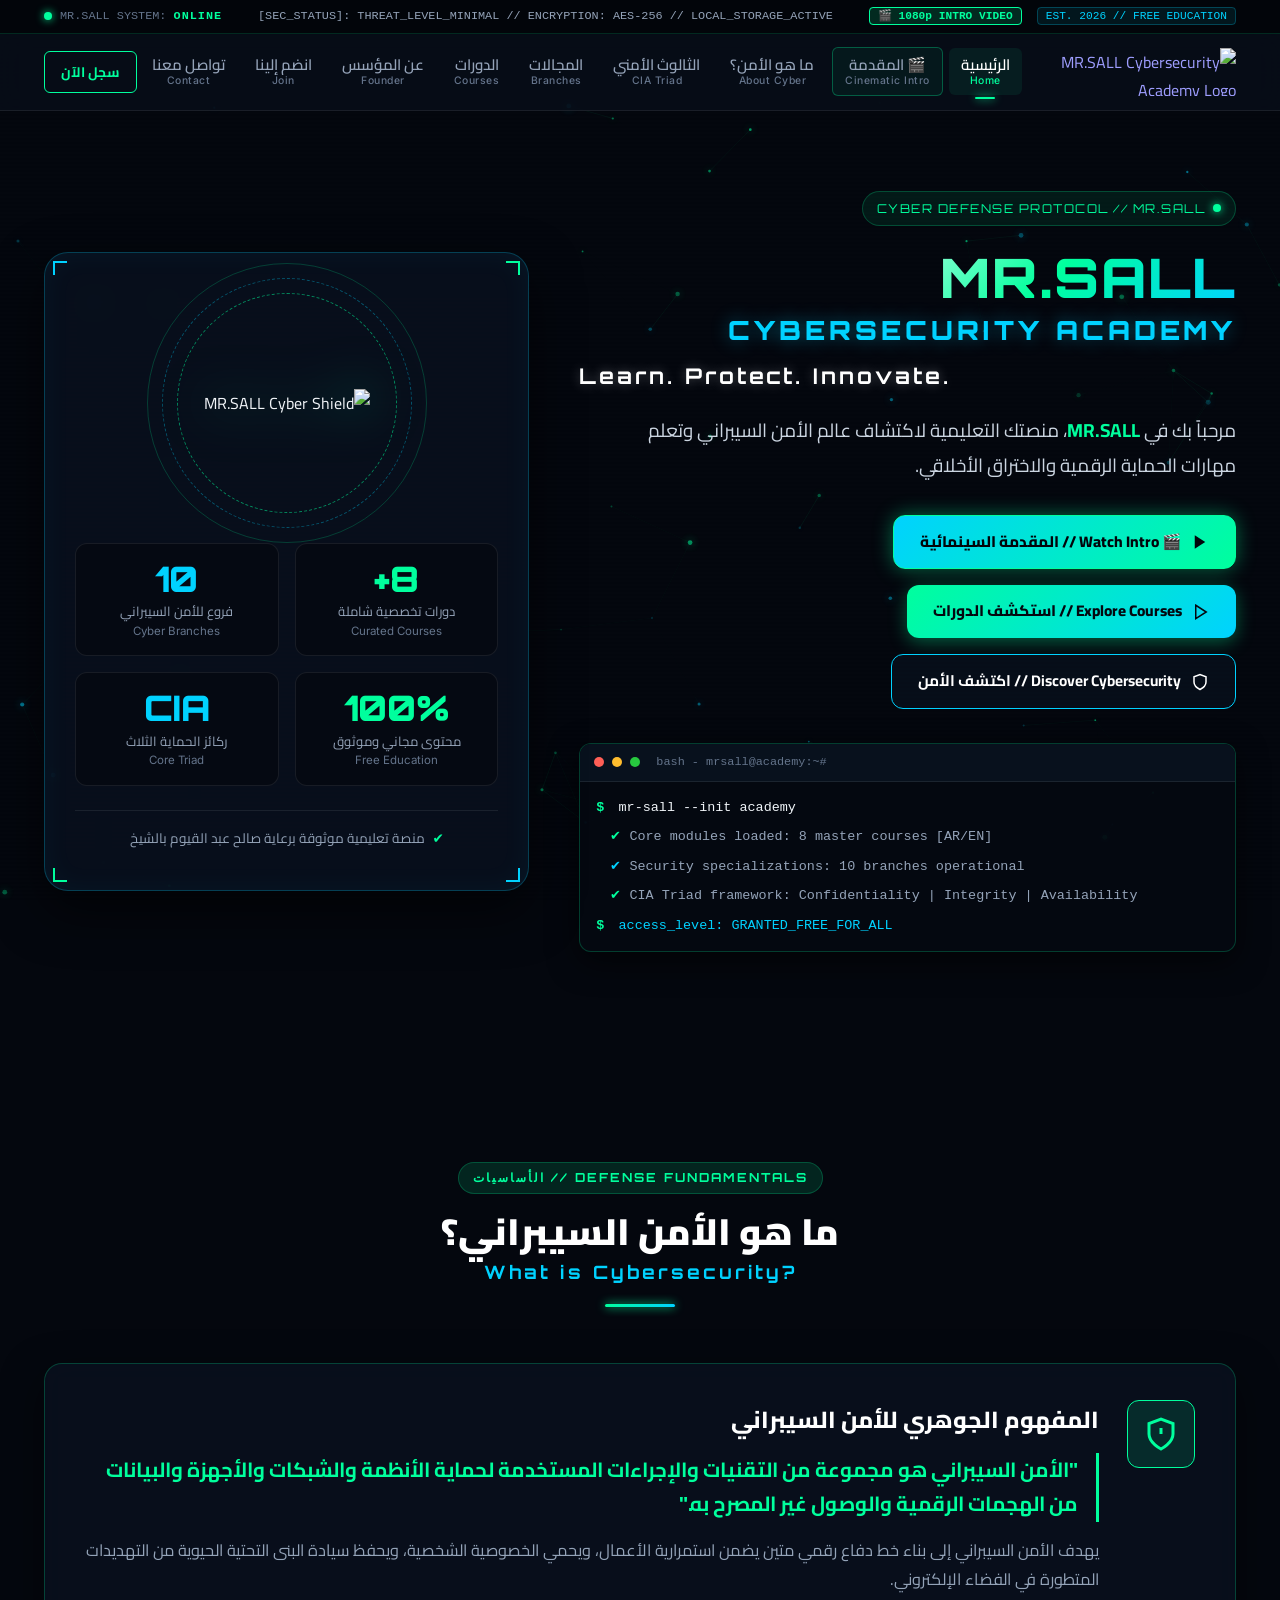
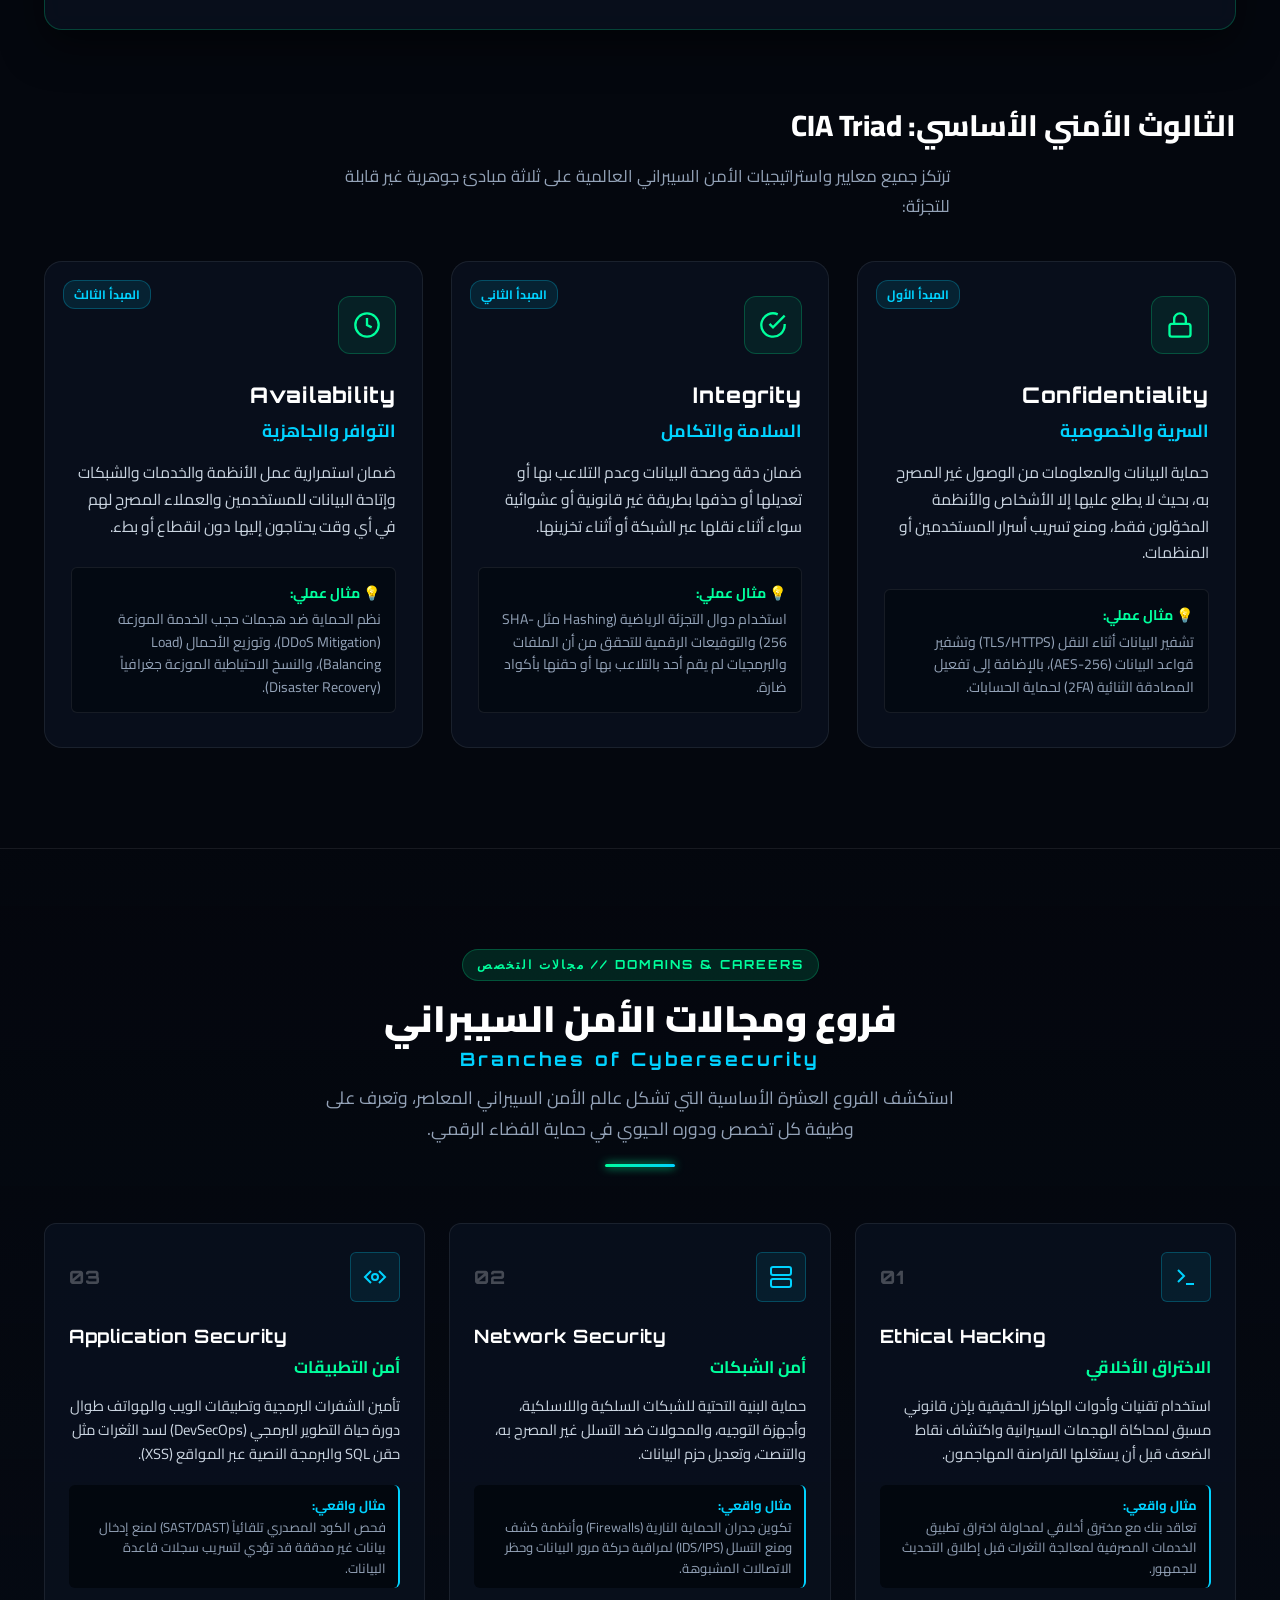
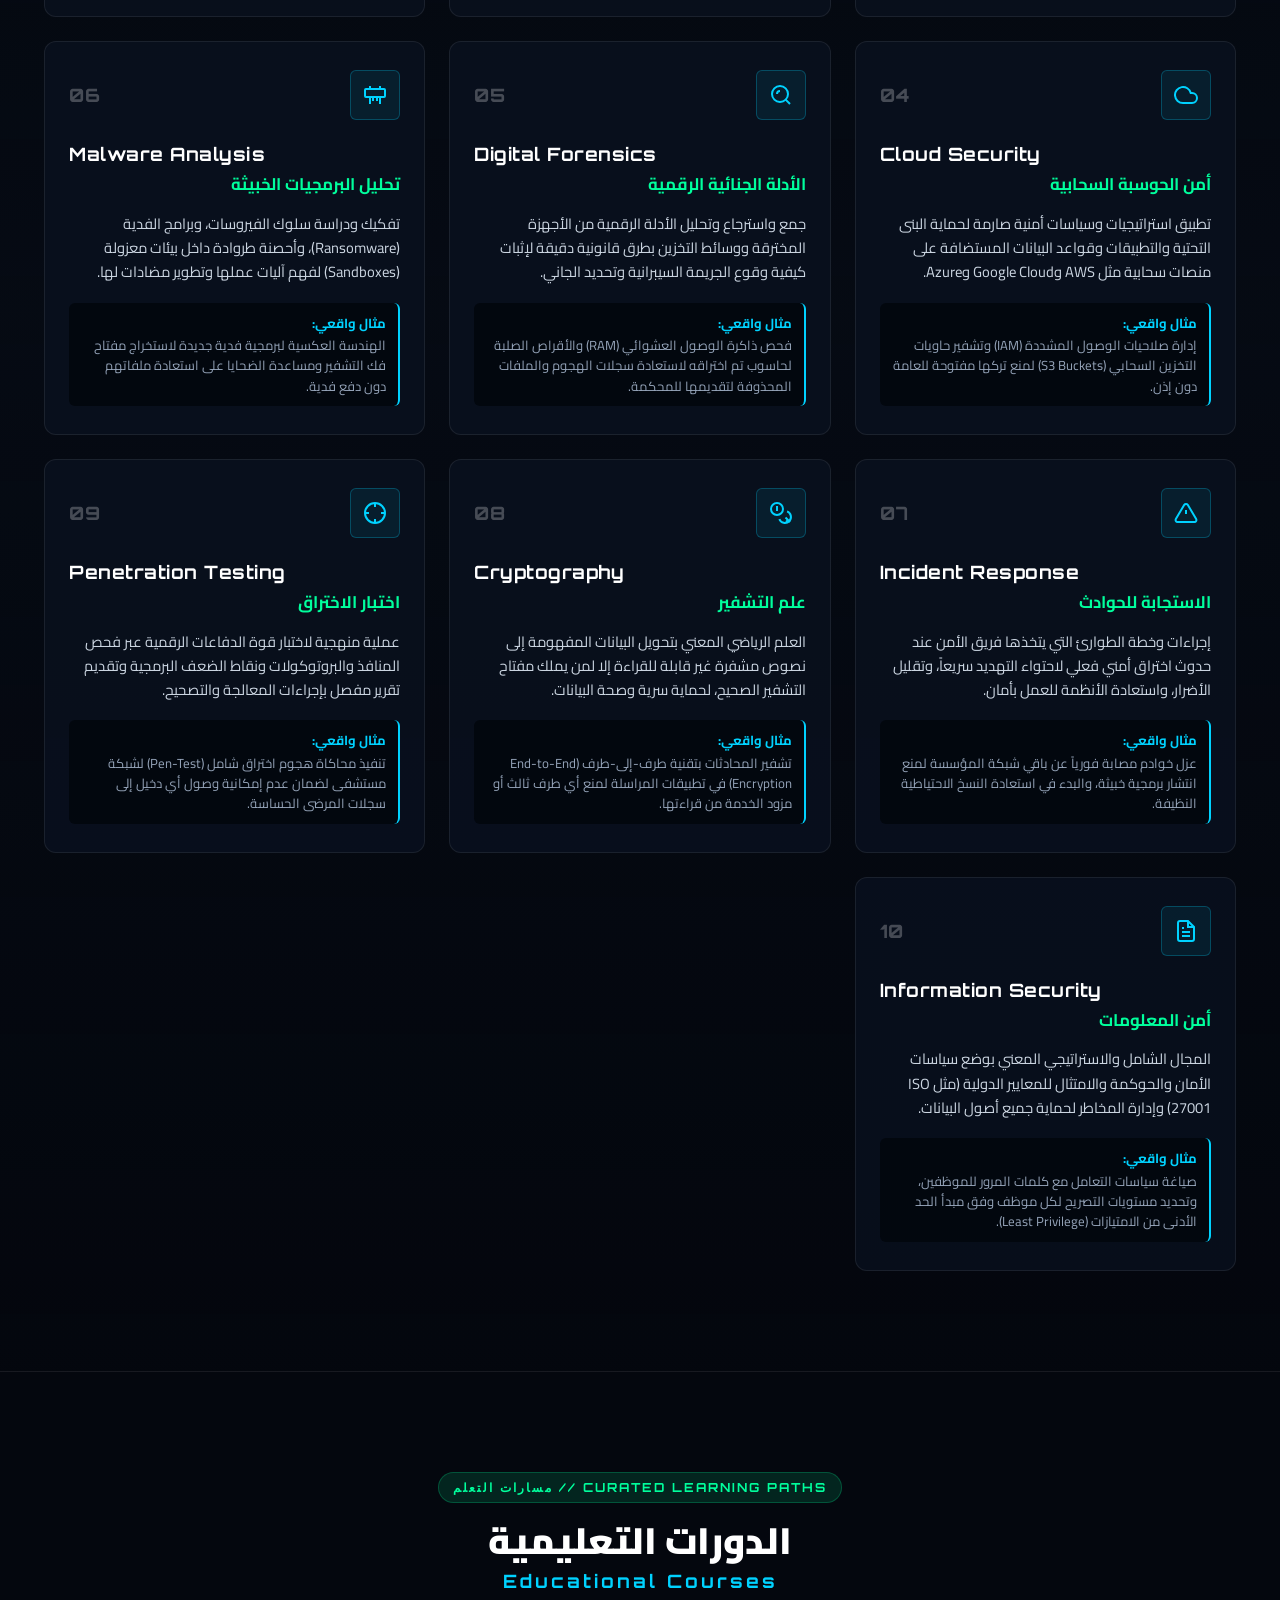
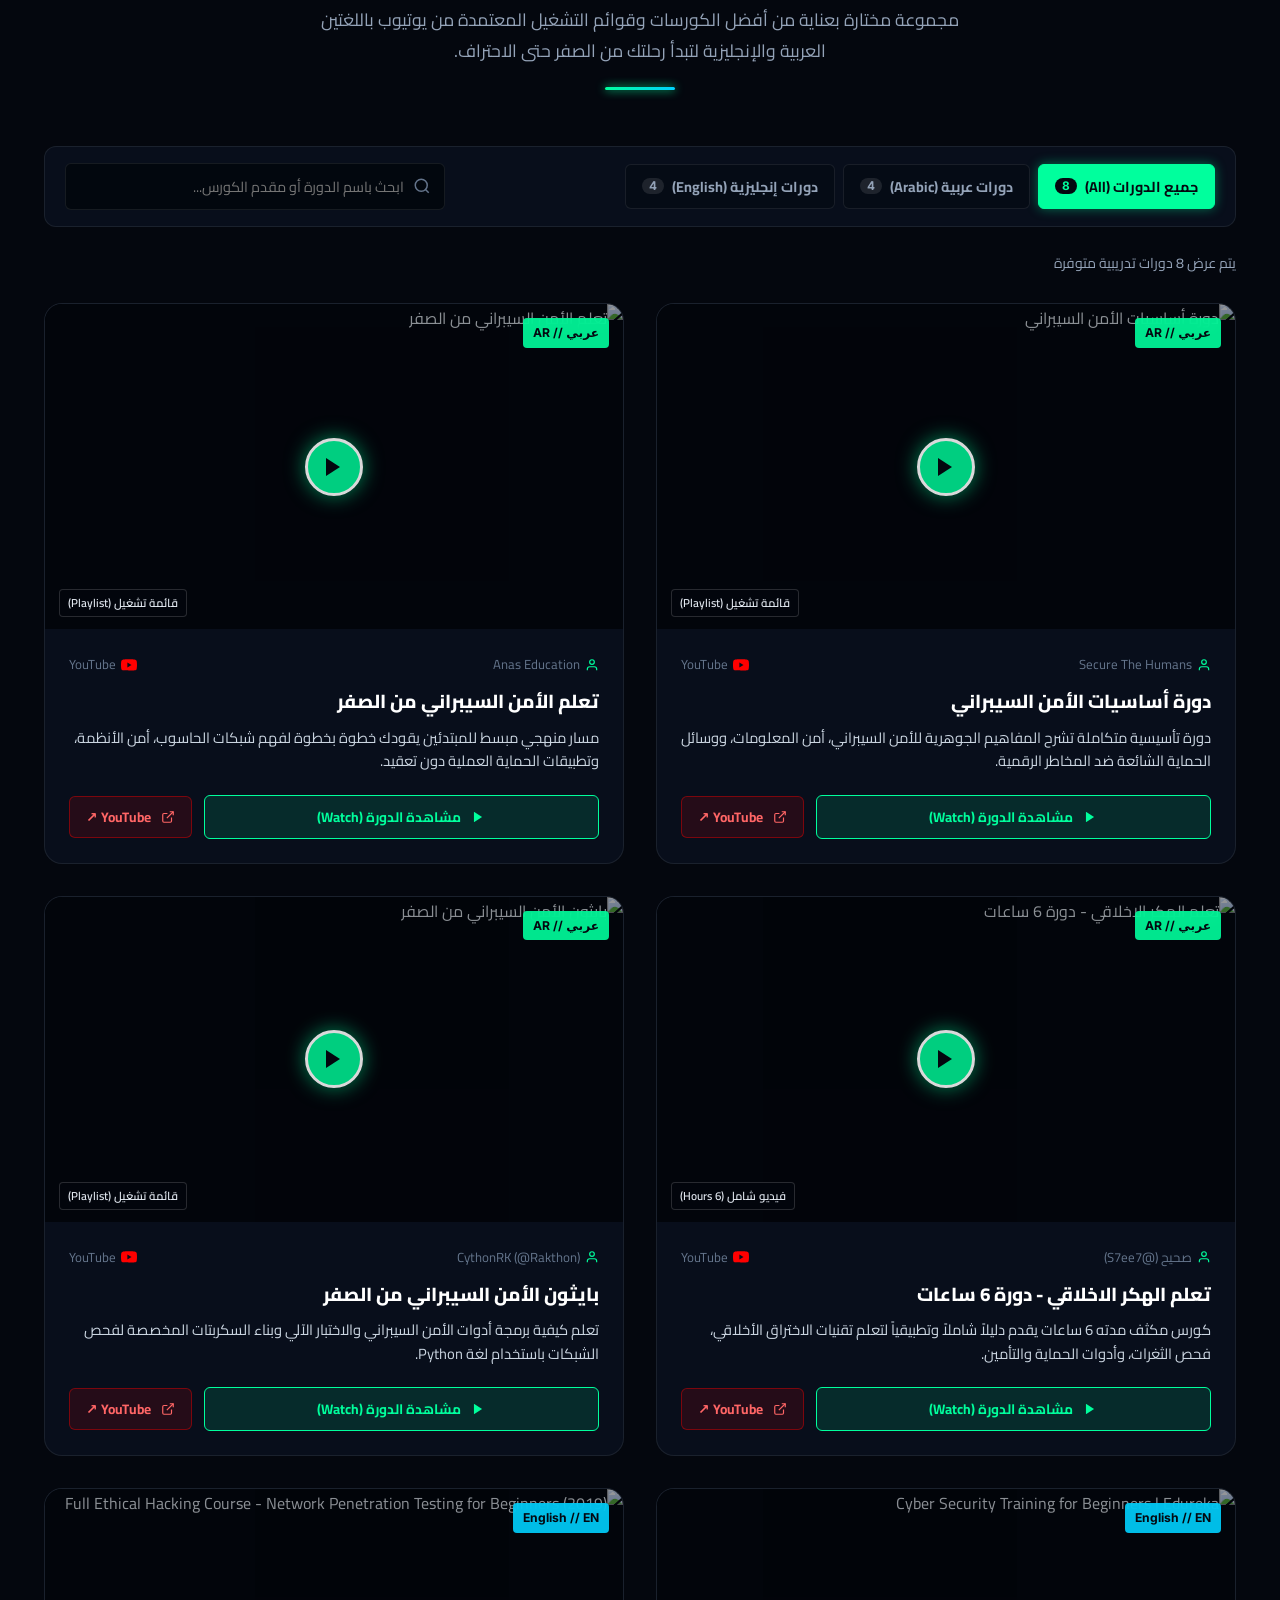
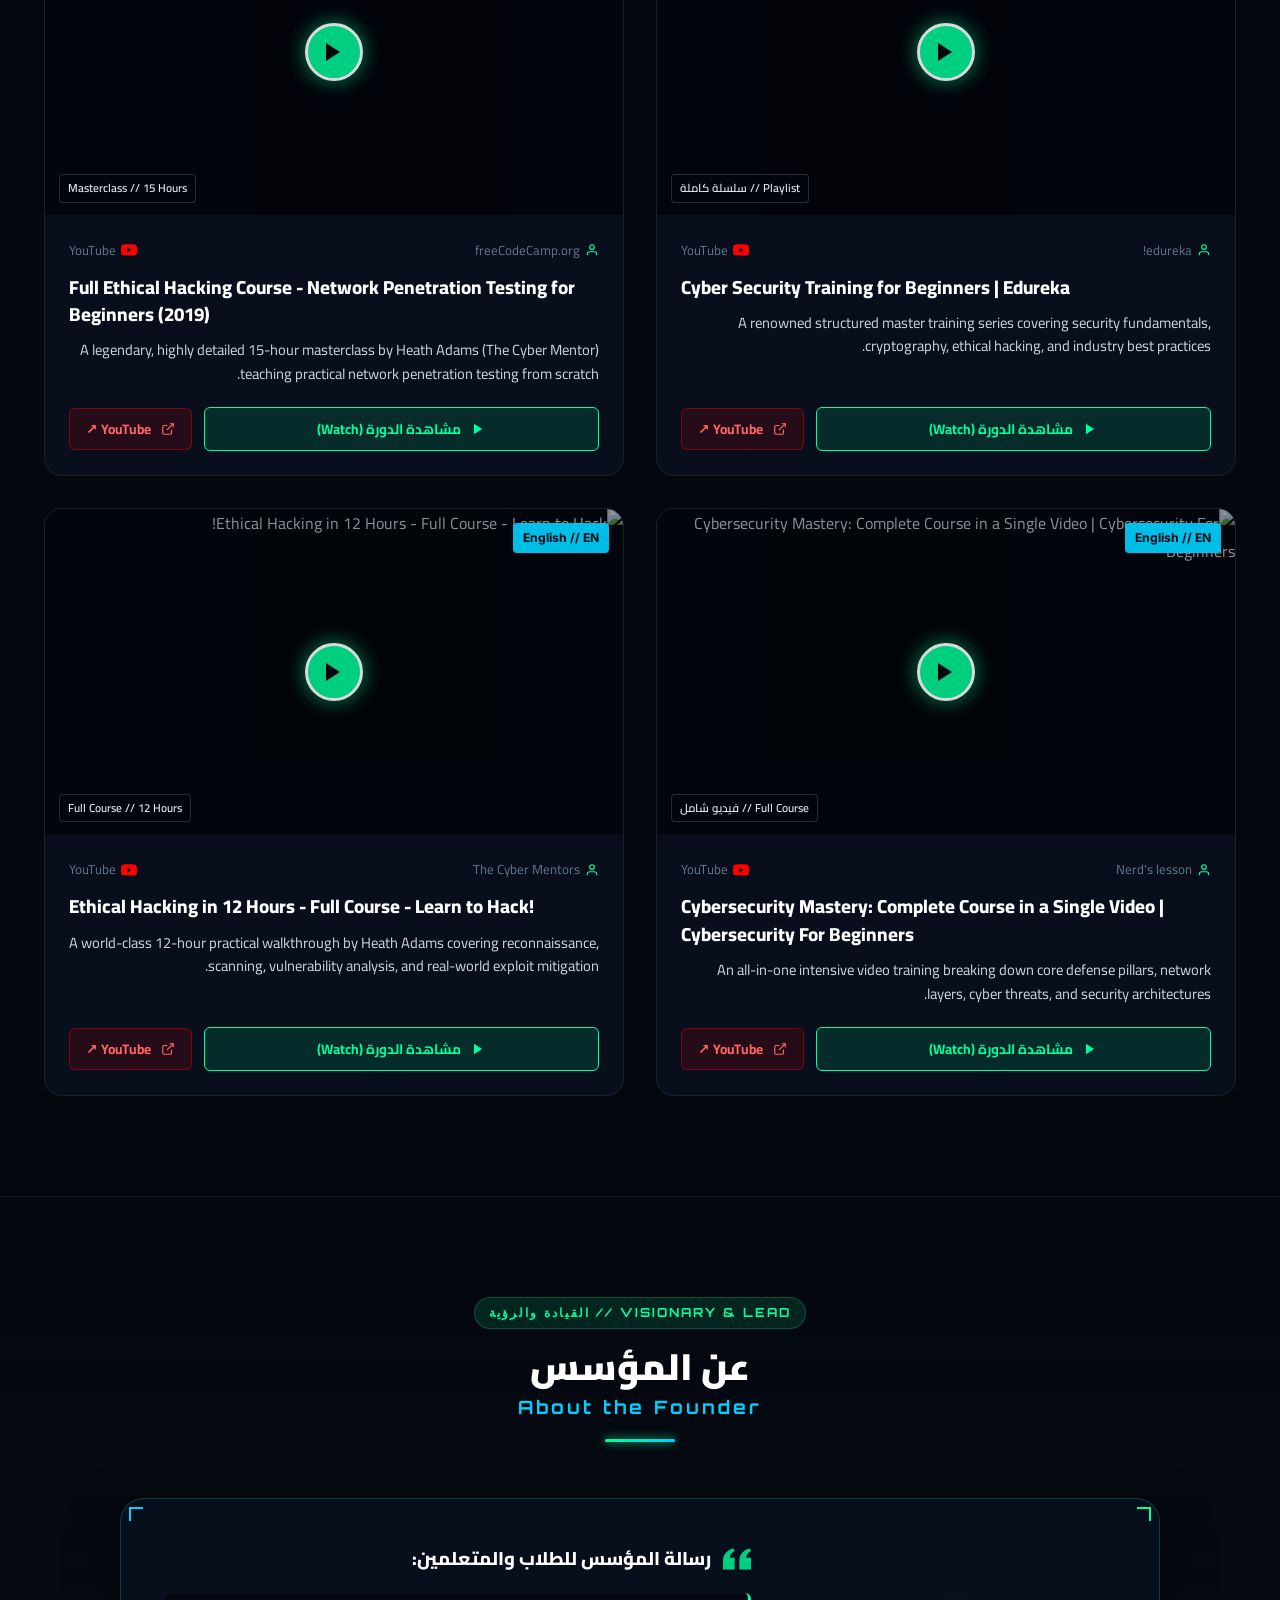
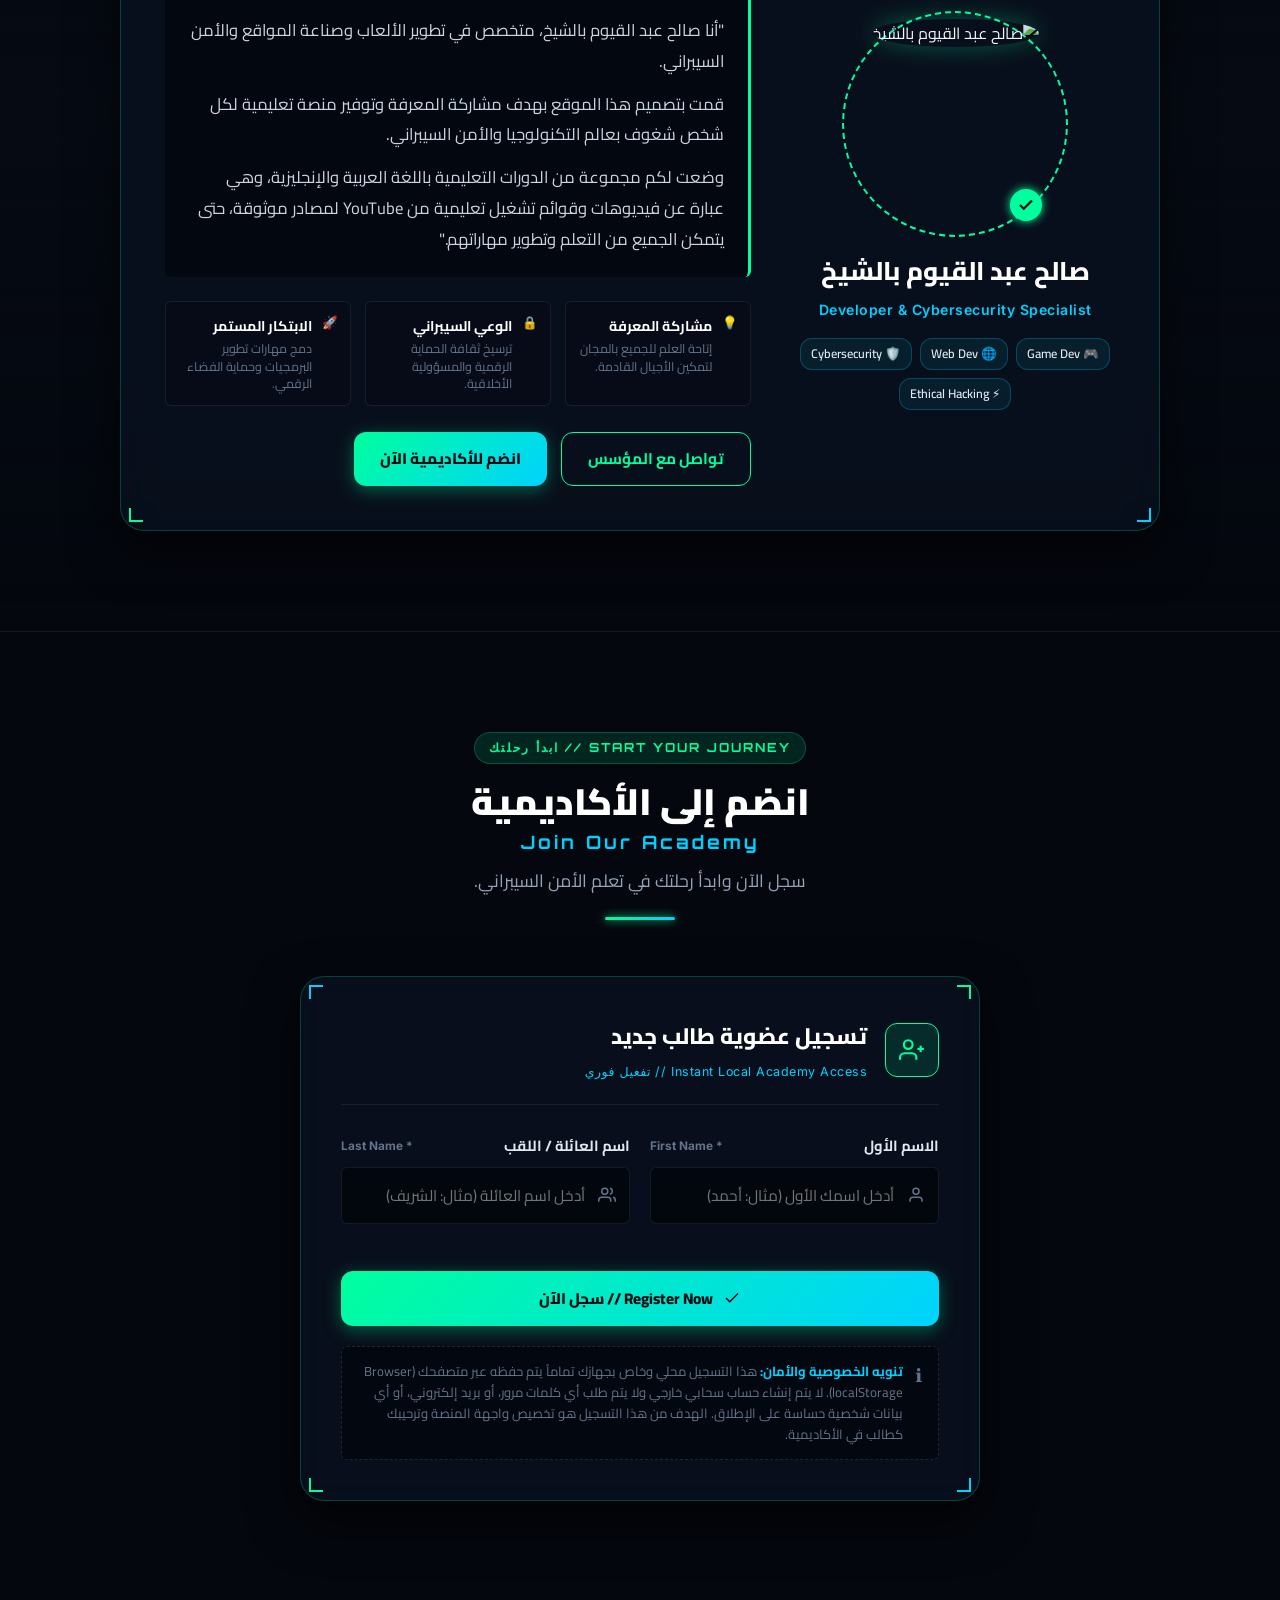
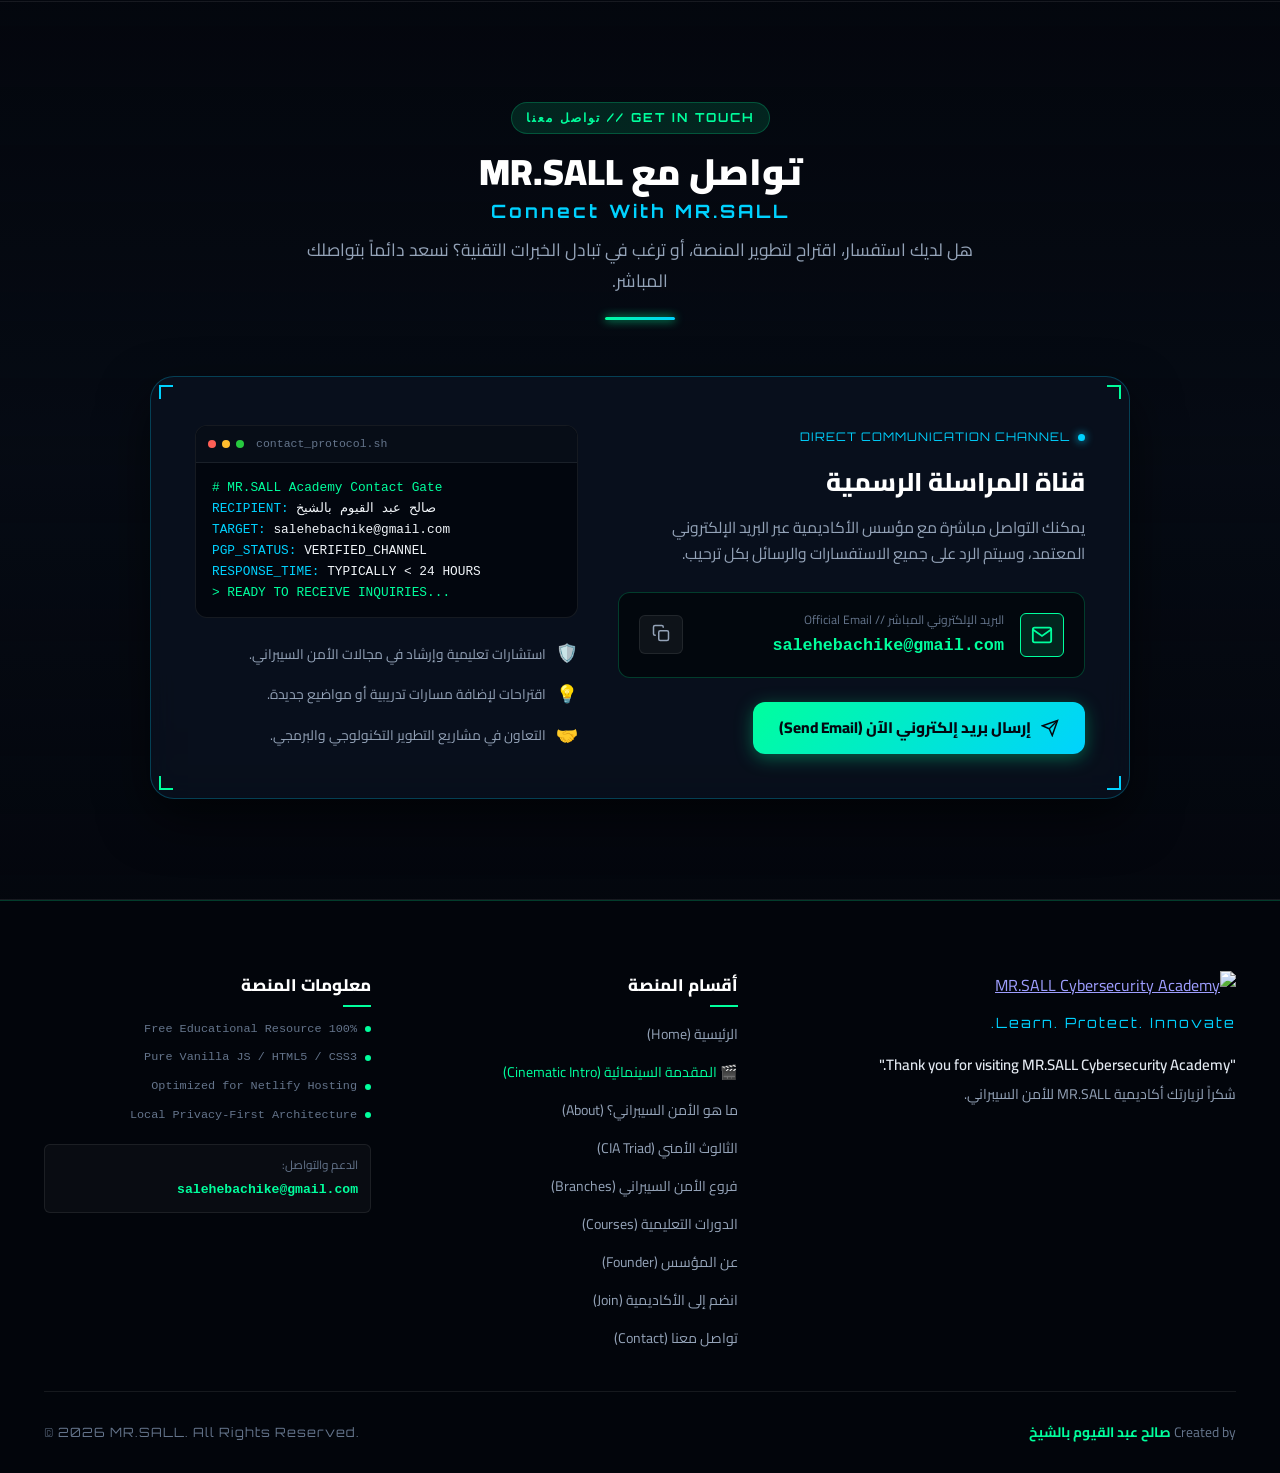
==== index.html @ b8e54ca1 "Add files via upload" ====
<!DOCTYPE html>
<html lang="ar" dir="rtl" class="dark-theme">
<head>
  <meta charset="UTF-8">
  <meta name="viewport" content="width=device-width, initial-scale=1.0">
  <title>MR.SALL – Cybersecurity Academy | Learn. Protect. Innovate.</title>
  
  <!-- SEO Meta Tags -->
  <meta name="description" content="MR.SALL Cybersecurity Academy – منصة تعليمية متقدمة في الأمن السيبراني، الاختراق الأخلاقي، وحماية البيانات. أسسها صالح عبد القيوم بالشيخ لمشاركة المعرفة وتطوير المهارات.">
  <meta name="keywords" content="MR.SALL, Cybersecurity, الأمن السيبراني, الاختراق الأخلاقي, Ethical Hacking, صالح عبد القيوم بالشيخ, حماية البيانات, دورات أمن سيبراني, Network Security">
  <meta name="author" content="صالح عبد القيوم بالشيخ">
  <meta name="robots" content="index, follow">

  <!-- Open Graph / Facebook / WhatsApp -->
  <meta property="og:type" content="website">
  <meta property="og:url" content="https://mr-sall-academy.netlify.app/">
  <meta property="og:title" content="MR.SALL – CYBERSECURITY ACADEMY">
  <meta property="og:description" content="Learn. Protect. Innovate. منصتك التعليمية لاكتشاف عالم الأمن السيبراني وتعلم مهارات الحماية الرقمية والاختراق الأخلاقي.">
  <meta property="og:image" content="assets/og-preview.svg">

  <!-- Twitter Card -->
  <meta name="twitter:card" content="summary_large_image">
  <meta name="twitter:title" content="MR.SALL – CYBERSECURITY ACADEMY">
  <meta name="twitter:description" content="Learn. Protect. Innovate. منصة تعليمية في الأمن السيبراني أسسها صالح عبد القيوم بالشيخ.">
  <meta name="twitter:image" content="assets/og-preview.svg">

  <!-- Favicon -->
  <link rel="icon" type="image/svg+xml" href="assets/favicon.svg">
  <link rel="apple-touch-icon" href="assets/favicon.svg">

  <!-- Modern Cyber & Arabic Typography (Google Fonts) -->
  <link rel="preconnect" href="https://fonts.googleapis.com">
  <link rel="preconnect" href="https://fonts.gstatic.com" crossorigin>
  <link href="https://fonts.googleapis.com/css2?family=Cairo:wght@400;600;700;800;900&family=Inter:wght@300;400;500;600;700&family=Orbitron:wght@500;700;800;900&family=Rajdhani:wght@500;600;700&display=swap" rel="stylesheet">

  <!-- Stylesheet -->
  <link rel="stylesheet" href="style.css">
</head>
<body>

  <!-- Cyber Preloader Screen -->
  <div id="cyber-preloader" class="preloader">
    <div class="preloader-content">
      <div class="preloader-shield">
        <img src="assets/favicon.svg" alt="MR.SALL Loading Shield" width="70" height="70">
      </div>
      <div class="preloader-brand">MR<span class="neon-green">.</span>SALL</div>
      <div class="preloader-bar">
        <div class="preloader-progress" id="preloader-progress"></div>
      </div>
      <div class="preloader-status" id="preloader-status">[SYSTEM_INITIALIZING]: SECURE ACADEMY PROTOCOLS...</div>
    </div>
  </div>

  <!-- Background Cyber Particle Canvas -->
  <canvas id="cyber-canvas" class="cyber-canvas" aria-hidden="true"></canvas>

  <!-- Cyber Scanline Effect Overlay -->
  <div class="scanlines" aria-hidden="true"></div>

  <!-- Top System Status Banner -->
  <header class="top-status-bar" dir="ltr">
    <div class="container status-bar-content">
      <div class="status-indicator">
        <span class="status-dot"></span>
        <span class="status-label">MR.SALL SYSTEM: <strong>ONLINE</strong></span>
      </div>
      <div class="terminal-ticker">
        <span class="ticker-text">[SEC_STATUS]: THREAT_LEVEL_MINIMAL // ENCRYPTION: AES-256 // LOCAL_STORAGE_ACTIVE</span>
      </div>
      <div class="academy-badge">
        <a href="intro.html" class="status-intro-link" title="Play 1080p Cinematic Intro">
          <span>🎬 1080p INTRO VIDEO</span>
        </a>
        <span>EST. 2026 // FREE EDUCATION</span>
      </div>
    </div>
  </header>

  <!-- Sticky Navigation Bar -->
  <nav class="navbar" id="navbar">
    <div class="container nav-container">
      
      <!-- Brand Logo -->
      <a href="#hero" class="brand-link" aria-label="MR.SALL Academy Home">
        <img src="assets/logo.svg" alt="MR.SALL Cybersecurity Academy Logo" class="brand-logo" width="220" height="50">
      </a>

      <!-- Desktop Navigation Menu -->
      <ul class="nav-menu" id="nav-menu">
        <li class="nav-item"><a href="#hero" class="nav-link active">الرئيسية <span class="en-sub">Home</span></a></li>
        <li class="nav-item"><a href="intro.html" class="nav-link nav-link-intro" title="شاهد المقدمة السينمائية بدقة 1080p">🎬 المقدمة <span class="en-sub">Cinematic Intro</span></a></li>
        <li class="nav-item"><a href="#what-is-cyber" class="nav-link">ما هو الأمن؟ <span class="en-sub">About Cyber</span></a></li>
        <li class="nav-item"><a href="#cia-triad" class="nav-link">الثالوث الأمني <span class="en-sub">CIA Triad</span></a></li>
        <li class="nav-item"><a href="#branches" class="nav-link">المجالات <span class="en-sub">Branches</span></a></li>
        <li class="nav-item"><a href="#courses" class="nav-link">الدورات <span class="en-sub">Courses</span></a></li>
        <li class="nav-item"><a href="#founder" class="nav-link">عن المؤسس <span class="en-sub">Founder</span></a></li>
        <li class="nav-item"><a href="#register" class="nav-link">انضم إلينا <span class="en-sub">Join</span></a></li>
        <li class="nav-item"><a href="#contact" class="nav-link">تواصل معنا <span class="en-sub">Contact</span></a></li>
      </ul>

      <!-- Nav CTA & Controls -->
      <div class="nav-actions">
        <!-- Quick Student ID Badge (shown if registered) -->
        <div id="nav-student-pill" class="student-pill hidden" title="طالب مسجل محلياً">
          <span class="student-pill-icon">🛡️</span>
          <span id="nav-student-name" class="student-pill-name"></span>
        </div>

        <!-- Join Button -->
        <a href="#register" class="btn btn-sm btn-outline-cyber">
          <span>سجل الآن</span>
        </a>

        <!-- Mobile Menu Toggle -->
        <button class="menu-toggle" id="menu-toggle" aria-label="تبديل القائمة" aria-expanded="false">
          <span class="bar"></span>
          <span class="bar"></span>
          <span class="bar"></span>
        </button>
      </div>

    </div>
  </nav>

  <!-- MAIN CONTENT -->
  <main>

    <!-- SECTION 3: HERO SECTION -->
    <section class="hero-section" id="hero">
      <div class="container hero-container">
        
        <div class="hero-grid">
          <!-- Hero Text & CTA -->
          <div class="hero-text-col">
            
            <div class="cyber-badge-wrap">
              <span class="cyber-badge">
                <span class="badge-pulse"></span>
                <span>CYBER DEFENSE PROTOCOL // MR.SALL</span>
              </span>
            </div>

            <!-- Main Heading -->
            <h1 class="hero-title">
              <span class="brand-glow">MR.SALL</span>
              <span class="title-sub">CYBERSECURITY ACADEMY</span>
            </h1>

            <!-- Subtitle -->
            <h2 class="hero-subtitle" dir="ltr">
              Learn. Protect. Innovate.
            </h2>

            <!-- Arabic Introduction -->
            <p class="hero-intro">
              مرحباً بك في <strong class="neon-green">MR.SALL</strong>، منصتك التعليمية لاكتشاف عالم الأمن السيبراني وتعلم مهارات الحماية الرقمية والاختراق الأخلاقي.
            </p>

            <!-- Buttons -->
            <div class="hero-btn-group">
              <a href="intro.html" class="btn btn-epic-intro btn-glow">
                <svg class="btn-icon" viewBox="0 0 24 24" fill="currentColor">
                  <polygon points="5 3 19 12 5 21 5 3"></polygon>
                </svg>
                <span>🎬 Watch Intro // المقدمة السينمائية</span>
              </a>

              <a href="#courses" class="btn btn-primary">
                <svg class="btn-icon" viewBox="0 0 24 24" fill="none" stroke="currentColor" stroke-width="2">
                  <polygon points="5 3 19 12 5 21 5 3"></polygon>
                </svg>
                <span>Explore Courses // استكشف الدورات</span>
              </a>

              <a href="#what-is-cyber" class="btn btn-secondary">
                <svg class="btn-icon" viewBox="0 0 24 24" fill="none" stroke="currentColor" stroke-width="2">
                  <path d="M12 22s8-4 8-10V5l-8-3-8 3v7c0 6 8 10 8 10z"></path>
                </svg>
                <span>Discover Cybersecurity // اكتشف الأمن</span>
              </a>
            </div>

            <!-- Live Terminal Simulation Preview -->
            <div class="hero-terminal" dir="ltr">
              <div class="terminal-header">
                <span class="t-btn red"></span>
                <span class="t-btn yellow"></span>
                <span class="t-btn green"></span>
                <span class="t-title">bash - mrsall@academy:~#</span>
              </div>
              <div class="terminal-body">
                <p class="t-line"><span class="t-prompt">$</span> mr-sall --init academy</p>
                <p class="t-line t-response"><span class="neon-green">✔</span> Core modules loaded: 8 master courses [AR/EN]</p>
                <p class="t-line t-response"><span class="neon-blue">✔</span> Security specializations: 10 branches operational</p>
                <p class="t-line t-response"><span class="neon-green">✔</span> CIA Triad framework: Confidentiality | Integrity | Availability</p>
                <p class="t-line"><span class="t-prompt">$</span> <span class="typing-cursor">access_level: GRANTED_FREE_FOR_ALL</span></p>
              </div>
            </div>

          </div>

          <!-- Hero Visual Shield & Metrics -->
          <div class="hero-visual-col">
            <div class="cyber-shield-card">
              
              <!-- Floating Corner Cyber Accents -->
              <div class="corner-bracket top-left"></div>
              <div class="corner-bracket top-right"></div>
              <div class="corner-bracket bottom-left"></div>
              <div class="corner-bracket bottom-right"></div>

              <!-- Animated Hologram Shield -->
              <div class="hologram-shield-wrapper">
                <div class="shield-halo-rings">
                  <div class="halo-ring ring-1"></div>
                  <div class="halo-ring ring-2"></div>
                  <div class="halo-ring ring-3"></div>
                </div>

                <div class="shield-emblem-large">
                  <img src="assets/favicon.svg" alt="MR.SALL Cyber Shield" class="shield-img" width="160" height="160">
                </div>
              </div>

              <!-- Academy Key Metrics -->
              <div class="hero-stats-grid">
                <div class="stat-box">
                  <div class="stat-number neon-green" data-counter="8">8+</div>
                  <div class="stat-desc">دورات تخصصية شاملة<br><span class="en-sub">Curated Courses</span></div>
                </div>
                <div class="stat-box">
                  <div class="stat-number neon-blue" data-counter="10">10</div>
                  <div class="stat-desc">فروع للأمن السيبراني<br><span class="en-sub">Cyber Branches</span></div>
                </div>
                <div class="stat-box">
                  <div class="stat-number neon-green">100%</div>
                  <div class="stat-desc">محتوى مجاني وموثوق<br><span class="en-sub">Free Education</span></div>
                </div>
                <div class="stat-box">
                  <div class="stat-number neon-blue">CIA</div>
                  <div class="stat-desc">ركائز الحماية الثلاث<br><span class="en-sub">Core Triad</span></div>
                </div>
              </div>

              <div class="verified-platform-footer">
                <span class="icon-check">✔</span>
                <span>منصة تعليمية موثوقة برعاية صالح عبد القيوم بالشيخ</span>
              </div>

            </div>
          </div>
        </div>

      </div>
    </section>

    <!-- SECTION 7: WHAT IS CYBERSECURITY? -->
    <section class="section" id="what-is-cyber">
      <div class="container">
        
        <!-- Section Header -->
        <div class="section-header text-center">
          <div class="section-tag">
            <span>DEFENSE FUNDAMENTALS // الأساسيات</span>
          </div>
          <h2 class="section-title">
            ما هو الأمن السيبراني؟
            <span class="en-title" dir="ltr">What is Cybersecurity?</span>
          </h2>
          <div class="section-divider"></div>
        </div>

        <!-- Main Definition Box -->
        <div class="definition-card">
          <div class="definition-icon-wrap">
            <svg class="def-icon" viewBox="0 0 24 24" fill="none" stroke="currentColor" stroke-width="2">
              <path d="M12 22s8-4 8-10V5l-8-3-8 3v7c0 6 8 10 8 10z"></path>
              <path d="M12 8v4"></path>
              <path d="M12 16h.01"></path>
            </svg>
          </div>
          <div class="definition-content">
            <h3 class="definition-heading">المفهوم الجوهري للأمن السيبراني</h3>
            <blockquote class="definition-text">
              "الأمن السيبراني هو مجموعة من التقنيات والإجراءات المستخدمة لحماية الأنظمة والشبكات والأجهزة والبيانات من الهجمات الرقمية والوصول غير المصرح به."
            </blockquote>
            <p class="definition-subtext">
              يهدف الأمن السيبراني إلى بناء خط دفاع رقمي متين يضمن استمرارية الأعمال، ويحمي الخصوصية الشخصية، ويحفظ سيادة البنى التحتية الحيوية من التهديدات المتطورة في الفضاء الإلكتروني.
            </p>
          </div>
        </div>

        <!-- CIA TRIAD (SECTION 7 CONTINUED) -->
        <div class="cia-triad-wrapper" id="cia-triad">
          
          <div class="sub-header text-center">
            <h3 class="sub-title">
              الثالوث الأمني الأساسي: CIA Triad
            </h3>
            <p class="sub-desc">
              ترتكز جميع معايير واستراتيجيات الأمن السيبراني العالمية على ثلاثة مبادئ جوهرية غير قابلة للتجزئة:
            </p>
          </div>

          <div class="triad-cards-grid">
            
            <!-- Principle 1: Confidentiality -->
            <div class="triad-card" data-triad="C">
              <div class="triad-badge">المبدأ الأول</div>
              <div class="triad-icon-box">
                <svg viewBox="0 0 24 24" fill="none" stroke="currentColor" stroke-width="2">
                  <rect x="3" y="11" width="18" height="11" rx="2" ry="2"></rect>
                  <path d="M7 11V7a5 5 0 0 1 10 0v4"></path>
                </svg>
              </div>
              <h4 class="triad-title">
                Confidentiality
                <span class="ar-triad">السرية والخصوصية</span>
              </h4>
              <p class="triad-explanation">
                حماية البيانات والمعلومات من الوصول غير المصرح به، بحيث لا يطلع عليها إلا الأشخاص والأنظمة المخوّلون فقط، ومنع تسريب أسرار المستخدمين أو المنظمات.
              </p>
              <div class="triad-example">
                <strong class="example-label">💡 مثال عملي:</strong>
                <span>تشفير البيانات أثناء النقل (TLS/HTTPS) وتشفير قواعد البيانات (AES-256)، بالإضافة إلى تفعيل المصادقة الثنائية (2FA) لحماية الحسابات.</span>
              </div>
            </div>

            <!-- Principle 2: Integrity -->
            <div class="triad-card" data-triad="I">
              <div class="triad-badge">المبدأ الثاني</div>
              <div class="triad-icon-box">
                <svg viewBox="0 0 24 24" fill="none" stroke="currentColor" stroke-width="2">
                  <path d="M22 11.08V12a10 10 0 1 1-5.93-9.14"></path>
                  <polyline points="22 4 12 14.01 9 11.01"></polyline>
                </svg>
              </div>
              <h4 class="triad-title">
                Integrity
                <span class="ar-triad">السلامة والتكامل</span>
              </h4>
              <p class="triad-explanation">
                ضمان دقة وصحة البيانات وعدم التلاعب بها أو تعديلها أو حذفها بطريقة غير قانونية أو عشوائية سواء أثناء نقلها عبر الشبكة أو أثناء تخزينها.
              </p>
              <div class="triad-example">
                <strong class="example-label">💡 مثال عملي:</strong>
                <span>استخدام دوال التجزئة الرياضية (Hashing مثل SHA-256) والتوقيعات الرقمية للتحقق من أن الملفات والبرمجيات لم يقم أحد بالتلاعب بها أو حقنها بأكواد ضارة.</span>
              </div>
            </div>

            <!-- Principle 3: Availability -->
            <div class="triad-card" data-triad="A">
              <div class="triad-badge">المبدأ الثالث</div>
              <div class="triad-icon-box">
                <svg viewBox="0 0 24 24" fill="none" stroke="currentColor" stroke-width="2">
                  <circle cx="12" cy="12" r="10"></circle>
                  <polyline points="12 6 12 12 16 14"></polyline>
                </svg>
              </div>
              <h4 class="triad-title">
                Availability
                <span class="ar-triad">التوافر والجاهزية</span>
              </h4>
              <p class="triad-explanation">
                ضمان استمرارية عمل الأنظمة والخدمات والشبكات وإتاحة البيانات للمستخدمين والعملاء المصرح لهم في أي وقت يحتاجون إليها دون انقطاع أو بطء.
              </p>
              <div class="triad-example">
                <strong class="example-label">💡 مثال عملي:</strong>
                <span>نظم الحماية ضد هجمات حجب الخدمة الموزعة (DDoS Mitigation)، وتوزيع الأحمال (Load Balancing)، والنسخ الاحتياطية الموزعة جغرافياً (Disaster Recovery).</span>
              </div>
            </div>

          </div>
        </div>

      </div>
    </section>

    <!-- SECTION 8: CYBERSECURITY SPECIALIZATIONS -->
    <section class="section section-darker" id="branches">
      <div class="container">
        
        <div class="section-header text-center">
          <div class="section-tag">
            <span>DOMAINS & CAREERS // مجالات التخصص</span>
          </div>
          <h2 class="section-title">
            فروع ومجالات الأمن السيبراني
            <span class="en-title" dir="ltr">Branches of Cybersecurity</span>
          </h2>
          <p class="section-lead">
            استكشف الفروع العشرة الأساسية التي تشكل عالم الأمن السيبراني المعاصر، وتعرف على وظيفة كل تخصص ودوره الحيوي في حماية الفضاء الرقمي.
          </p>
          <div class="section-divider"></div>
        </div>

        <!-- 10 Specializations Grid -->
        <div class="specializations-grid">
          
          <!-- 1. Ethical Hacking -->
          <div class="branch-card">
            <div class="branch-icon-header">
              <div class="branch-icon">
                <svg viewBox="0 0 24 24" fill="none" stroke="currentColor" stroke-width="2">
                  <path d="M4 17l6-6-6-6"></path>
                  <path d="M12 19h8"></path>
                </svg>
              </div>
              <span class="branch-index">01</span>
            </div>
            <h3 class="branch-title-en" dir="ltr">Ethical Hacking</h3>
            <h4 class="branch-title-ar">الاختراق الأخلاقي</h4>
            <p class="branch-desc">
              استخدام تقنيات وأدوات الهاكرز الحقيقية بإذن قانوني مسبق لمحاكاة الهجمات السيبرانية واكتشاف نقاط الضعف قبل أن يستغلها القراصنة المهاجمون.
            </p>
            <div class="branch-example">
              <span class="ex-badge">مثال واقعي:</span>
              <span>تعاقد بنك مع مخترق أخلاقي لمحاولة اختراق تطبيق الخدمات المصرفية لمعالجة الثغرات قبل إطلاق التحديث للجمهور.</span>
            </div>
          </div>

          <!-- 2. Network Security -->
          <div class="branch-card">
            <div class="branch-icon-header">
              <div class="branch-icon">
                <svg viewBox="0 0 24 24" fill="none" stroke="currentColor" stroke-width="2">
                  <rect x="2" y="2" width="20" height="8" rx="2" ry="2"></rect>
                  <rect x="2" y="14" width="20" height="8" rx="2" ry="2"></rect>
                  <line x1="6" y1="6" x2="6.01" y2="6"></line>
                  <line x1="6" y1="18" x2="6.01" y2="18"></line>
                </svg>
              </div>
              <span class="branch-index">02</span>
            </div>
            <h3 class="branch-title-en" dir="ltr">Network Security</h3>
            <h4 class="branch-title-ar">أمن الشبكات</h4>
            <p class="branch-desc">
              حماية البنية التحتية للشبكات السلكية واللاسلكية، وأجهزة التوجيه، والمحولات ضد التسلل غير المصرح به، والتنصت، وتعديل حزم البيانات.
            </p>
            <div class="branch-example">
              <span class="ex-badge">مثال واقعي:</span>
              <span>تكوين جدران الحماية النارية (Firewalls) وأنظمة كشف ومنع التسلل (IDS/IPS) لمراقبة حركة مرور البيانات وحظر الاتصالات المشبوهة.</span>
            </div>
          </div>

          <!-- 3. Application Security -->
          <div class="branch-card">
            <div class="branch-icon-header">
              <div class="branch-icon">
                <svg viewBox="0 0 24 24" fill="none" stroke="currentColor" stroke-width="2">
                  <polyline points="16 18 22 12 16 6"></polyline>
                  <polyline points="8 6 2 12 8 18"></polyline>
                  <circle cx="12" cy="12" r="3"></circle>
                </svg>
              </div>
              <span class="branch-index">03</span>
            </div>
            <h3 class="branch-title-en" dir="ltr">Application Security</h3>
            <h4 class="branch-title-ar">أمن التطبيقات</h4>
            <p class="branch-desc">
              تأمين الشفرات البرمجية وتطبيقات الويب والهواتف طوال دورة حياة التطوير البرمجي (DevSecOps) لسد الثغرات مثل حقن SQL والبرمجة النصية عبر المواقع (XSS).
            </p>
            <div class="branch-example">
              <span class="ex-badge">مثال واقعي:</span>
              <span>فحص الكود المصدري تلقائياً (SAST/DAST) لمنع إدخال بيانات غير مدققة قد تؤدي لتسريب سجلات قاعدة البيانات.</span>
            </div>
          </div>

          <!-- 4. Cloud Security -->
          <div class="branch-card">
            <div class="branch-icon-header">
              <div class="branch-icon">
                <svg viewBox="0 0 24 24" fill="none" stroke="currentColor" stroke-width="2">
                  <path d="M18 10h-1.26A8 8 0 1 0 9 20h9a5 5 0 0 0 0-10z"></path>
                </svg>
              </div>
              <span class="branch-index">04</span>
            </div>
            <h3 class="branch-title-en" dir="ltr">Cloud Security</h3>
            <h4 class="branch-title-ar">أمن الحوسبة السحابية</h4>
            <p class="branch-desc">
              تطبيق استراتيجيات وسياسات أمنية صارمة لحماية البنى التحتية والتطبيقات وقواعد البيانات المستضافة على منصات سحابية مثل AWS وGoogle Cloud وAzure.
            </p>
            <div class="branch-example">
              <span class="ex-badge">مثال واقعي:</span>
              <span>إدارة صلاحيات الوصول المشددة (IAM) وتشفير حاويات التخزين السحابي (S3 Buckets) لمنع تركها مفتوحة للعامة دون إذن.</span>
            </div>
          </div>

          <!-- 5. Digital Forensics -->
          <div class="branch-card">
            <div class="branch-icon-header">
              <div class="branch-icon">
                <svg viewBox="0 0 24 24" fill="none" stroke="currentColor" stroke-width="2">
                  <circle cx="11" cy="11" r="8"></circle>
                  <line x1="21" y1="21" x2="16.65" y2="16.65"></line>
                  <path d="M11 8a3 3 0 0 0-3 3"></path>
                </svg>
              </div>
              <span class="branch-index">05</span>
            </div>
            <h3 class="branch-title-en" dir="ltr">Digital Forensics</h3>
            <h4 class="branch-title-ar">الأدلة الجنائية الرقمية</h4>
            <p class="branch-desc">
              جمع واسترجاع وتحليل الأدلة الرقمية من الأجهزة المخترقة ووسائط التخزين بطرق قانونية دقيقة لإثبات كيفية وقوع الجريمة السيبرانية وتحديد الجاني.
            </p>
            <div class="branch-example">
              <span class="ex-badge">مثال واقعي:</span>
              <span>فحص ذاكرة الوصول العشوائي (RAM) والأقراص الصلبة لحاسوب تم اختراقه لاستعادة سجلات الهجوم والملفات المحذوفة لتقديمها للمحكمة.</span>
            </div>
          </div>

          <!-- 6. Malware Analysis -->
          <div class="branch-card">
            <div class="branch-icon-header">
              <div class="branch-icon">
                <svg viewBox="0 0 24 24" fill="none" stroke="currentColor" stroke-width="2">
                  <rect x="2" y="6" width="20" height="8" rx="1"></rect>
                  <path d="M17 14v7"></path>
                  <path d="M7 14v7"></path>
                  <path d="M17 3v3"></path>
                  <path d="M7 3v3"></path>
                  <path d="M10 14v4"></path>
                  <path d="M14 14v4"></path>
                </svg>
              </div>
              <span class="branch-index">06</span>
            </div>
            <h3 class="branch-title-en" dir="ltr">Malware Analysis</h3>
            <h4 class="branch-title-ar">تحليل البرمجيات الخبيثة</h4>
            <p class="branch-desc">
              تفكيك ودراسة سلوك الفيروسات، وبرامج الفدية (Ransomware)، وأحصنة طروادة داخل بيئات معزولة (Sandboxes) لفهم آليات عملها وتطوير مضادات لها.
            </p>
            <div class="branch-example">
              <span class="ex-badge">مثال واقعي:</span>
              <span>الهندسة العكسية لبرمجية فدية جديدة لاستخراج مفتاح فك التشفير ومساعدة الضحايا على استعادة ملفاتهم دون دفع فدية.</span>
            </div>
          </div>

          <!-- 7. Incident Response -->
          <div class="branch-card">
            <div class="branch-icon-header">
              <div class="branch-icon">
                <svg viewBox="0 0 24 24" fill="none" stroke="currentColor" stroke-width="2">
                  <path d="M10.29 3.86L1.82 18a2 2 0 0 0 1.71 3h16.94a2 2 0 0 0 1.71-3L13.71 3.86a2 2 0 0 0-3.42 0z"></path>
                  <line x1="12" y1="9" x2="12" y2="13"></line>
                  <line x1="12" y1="17" x2="12.01" y2="17"></line>
                </svg>
              </div>
              <span class="branch-index">07</span>
            </div>
            <h3 class="branch-title-en" dir="ltr">Incident Response</h3>
            <h4 class="branch-title-ar">الاستجابة للحوادث</h4>
            <p class="branch-desc">
              إجراءات وخطة الطوارئ التي يتخذها فريق الأمن عند حدوث اختراق أمني فعلي لاحتواء التهديد سريعاً، وتقليل الأضرار، واستعادة الأنظمة للعمل بأمان.
            </p>
            <div class="branch-example">
              <span class="ex-badge">مثال واقعي:</span>
              <span>عزل خوادم مصابة فورياً عن باقي شبكة المؤسسة لمنع انتشار برمجية خبيثة، والبدء في استعادة النسخ الاحتياطية النظيفة.</span>
            </div>
          </div>

          <!-- 8. Cryptography -->
          <div class="branch-card">
            <div class="branch-icon-header">
              <div class="branch-icon">
                <svg viewBox="0 0 24 24" fill="none" stroke="currentColor" stroke-width="2">
                  <circle cx="8" cy="8" r="6"></circle>
                  <path d="M18.09 10.37A6 6 0 1 1 10.34 18.1"></path>
                  <path d="M7 6h1v4"></path>
                  <path d="m16.5 16.5 4.5 4.5"></path>
                  <path d="m19 19-2 2"></path>
                </svg>
              </div>
              <span class="branch-index">08</span>
            </div>
            <h3 class="branch-title-en" dir="ltr">Cryptography</h3>
            <h4 class="branch-title-ar">علم التشفير</h4>
            <p class="branch-desc">
              العلم الرياضي المعني بتحويل البيانات المفهومة إلى نصوص مشفرة غير قابلة للقراءة إلا لمن يملك مفتاح التشفير الصحيح، لحماية سرية وصحة البيانات.
            </p>
            <div class="branch-example">
              <span class="ex-badge">مثال واقعي:</span>
              <span>تشفير المحادثات بتقنية طرف-إلى-طرف (End-to-End Encryption) في تطبيقات المراسلة لمنع أي طرف ثالث أو مزود الخدمة من قراءتها.</span>
            </div>
          </div>

          <!-- 9. Penetration Testing -->
          <div class="branch-card">
            <div class="branch-icon-header">
              <div class="branch-icon">
                <svg viewBox="0 0 24 24" fill="none" stroke="currentColor" stroke-width="2">
                  <circle cx="12" cy="12" r="10"></circle>
                  <line x1="22" y1="12" x2="18" y2="12"></line>
                  <line x1="6" y1="12" x2="2" y2="12"></line>
                  <line x1="12" y1="6" x2="12" y2="2"></line>
                  <line x1="12" y1="22" x2="12" y2="18"></line>
                </svg>
              </div>
              <span class="branch-index">09</span>
            </div>
            <h3 class="branch-title-en" dir="ltr">Penetration Testing</h3>
            <h4 class="branch-title-ar">اختبار الاختراق</h4>
            <p class="branch-desc">
              عملية منهجية لاختبار قوة الدفاعات الرقمية عبر فحص المنافذ والبروتوكولات ونقاط الضعف البرمجية وتقديم تقرير مفصل بإجراءات المعالجة والتصحيح.
            </p>
            <div class="branch-example">
              <span class="ex-badge">مثال واقعي:</span>
              <span>تنفيذ محاكاة هجوم اختراق شامل (Pen-Test) لشبكة مستشفى لضمان عدم إمكانية وصول أي دخيل إلى سجلات المرضى الحساسة.</span>
            </div>
          </div>

          <!-- 10. Information Security -->
          <div class="branch-card">
            <div class="branch-icon-header">
              <div class="branch-icon">
                <svg viewBox="0 0 24 24" fill="none" stroke="currentColor" stroke-width="2">
                  <path d="M14 2H6a2 2 0 0 0-2 2v16a2 2 0 0 0 2 2h12a2 2 0 0 0 2-2V8z"></path>
                  <polyline points="14 2 14 8 20 8"></polyline>
                  <line x1="16" y1="13" x2="8" y2="13"></line>
                  <line x1="16" y1="17" x2="8" y2="17"></line>
                  <polyline points="10 9 9 9 8 9"></polyline>
                </svg>
              </div>
              <span class="branch-index">10</span>
            </div>
            <h3 class="branch-title-en" dir="ltr">Information Security</h3>
            <h4 class="branch-title-ar">أمن المعلومات</h4>
            <p class="branch-desc">
              المجال الشامل والاستراتيجي المعني بوضع سياسات الأمان والحوكمة والامتثال للمعايير الدولية (مثل ISO 27001) وإدارة المخاطر لحماية جميع أصول البيانات.
            </p>
            <div class="branch-example">
              <span class="ex-badge">مثال واقعي:</span>
              <span>صياغة سياسات التعامل مع كلمات المرور للموظفين، وتحديد مستويات التصريح لكل موظف وفق مبدأ الحد الأدنى من الامتيازات (Least Privilege).</span>
            </div>
          </div>

        </div>

      </div>
    </section>

    <!-- SECTION 6: CYBERSECURITY COURSES -->
    <section class="section" id="courses">
      <div class="container">
        
        <div class="section-header text-center">
          <div class="section-tag">
            <span>CURATED LEARNING PATHS // مسارات التعلم</span>
          </div>
          <h2 class="section-title">
            الدورات التعليمية
            <span class="en-title" dir="ltr">Educational Courses</span>
          </h2>
          <p class="section-lead">
            مجموعة مختارة بعناية من أفضل الكورسات وقوائم التشغيل المعتمدة من يوتيوب باللغتين العربية والإنجليزية لتبدأ رحلتك من الصفر حتى الاحتراف.
          </p>
          <div class="section-divider"></div>
        </div>

        <!-- Course Controls: Search & Tabs -->
        <div class="course-controls">
          
          <!-- Category Tabs -->
          <div class="course-tabs" role="tablist">
            <button class="course-tab-btn active" data-filter="all" role="tab" aria-selected="true">
              <span>جميع الدورات (All)</span>
              <span class="badge-count" id="count-all">8</span>
            </button>
            <button class="course-tab-btn" data-filter="arabic" role="tab" aria-selected="false">
              <span>دورات عربية (Arabic)</span>
              <span class="badge-count" id="count-ar">4</span>
            </button>
            <button class="course-tab-btn" data-filter="english" role="tab" aria-selected="false">
              <span>دورات إنجليزية (English)</span>
              <span class="badge-count" id="count-en">4</span>
            </button>
          </div>

          <!-- Live Search Input -->
          <div class="course-search-box">
            <svg class="search-icon" viewBox="0 0 24 24" fill="none" stroke="currentColor" stroke-width="2">
              <circle cx="11" cy="11" r="8"></circle>
              <line x1="21" y1="21" x2="16.65" y2="16.65"></line>
            </svg>
            <input type="text" id="course-search-input" placeholder="ابحث باسم الدورة أو مقدم الكورس..." aria-label="ابحث في الدورات">
            <button id="search-clear-btn" class="search-clear hidden" aria-label="مسح البحث">✕</button>
          </div>

        </div>

        <!-- Results Counter & Status -->
        <div class="search-results-bar">
          <span id="results-count-text">يتم عرض 8 دورات تدريبية متوفرة</span>
        </div>

        <!-- Courses Grid -->
        <div class="courses-grid" id="courses-grid">
          
          <!-- ==================== ARABIC COURSES ==================== -->

          <!-- Arabic Course 1 -->
          <article class="course-card" data-category="arabic" data-title="دورة أساسيات الأمن السيبراني" data-author="Secure The Humans">
            <div class="course-media">
              <img src="assets/courses/ar-course-1.jpg" alt="دورة أساسيات الأمن السيبراني" class="course-thumb" loading="lazy">
              <div class="course-overlay">
                <button class="btn-play-trigger" data-embed="https://www.youtube.com/embed/videoseries?list=PLh2Jy0nKL_j1WZMzITHgUuzaadpSULlMm" data-title="دورة أساسيات الأمن السيبراني" data-url="https://www.youtube.com/playlist?list=PLh2Jy0nKL_j1WZMzITHgUuzaadpSULlMm" aria-label="تشغيل دورة أساسيات الأمن السيبراني">
                  <svg class="play-svg" viewBox="0 0 24 24" fill="currentColor">
                    <polygon points="5 3 19 12 5 21 5 3"></polygon>
                  </svg>
                </button>
              </div>
              <span class="lang-badge lang-ar">عربي // AR</span>
              <span class="type-badge">قائمة تشغيل (Playlist)</span>
            </div>

            <div class="course-body">
              <div class="course-meta">
                <span class="course-author">
                  <svg class="meta-icon" viewBox="0 0 24 24" fill="none" stroke="currentColor" stroke-width="2"><path d="M20 21v-2a4 4 0 0 0-4-4H8a4 4 0 0 0-4 4v2"></path><circle cx="12" cy="7" r="4"></circle></svg>
                  Secure The Humans
                </span>
                <span class="course-platform">
                  <svg class="yt-icon" viewBox="0 0 24 24" fill="currentColor"><path d="M23.498 6.186a3.016 3.016 0 0 0-2.122-2.136C19.505 3.545 12 3.545 12 3.545s-7.505 0-9.377.505A3.017 3.017 0 0 0 .502 6.186C0 8.07 0 12 0 12s0 3.93.502 5.814a3.016 3.016 0 0 0 2.122 2.136c1.871.505 9.376.505 9.376.505s7.505 0 9.377-.505a3.015 3.015 0 0 0 2.122-2.136C24 15.93 24 12 24 12s0-3.93-.502-5.814zM9.545 15.568V8.432L15.818 12l-6.273 3.568z"/></svg>
                  YouTube
                </span>
              </div>

              <h3 class="course-title">دورة أساسيات الأمن السيبراني</h3>
              <p class="course-summary">
                دورة تأسيسية متكاملة تشرح المفاهيم الجوهرية للأمن السيبراني، أمن المعلومات، ووسائل الحماية الشائعة ضد المخاطر الرقمية.
              </p>

              <div class="course-actions">
                <button class="btn btn-sm btn-play-course" data-embed="https://www.youtube.com/embed/videoseries?list=PLh2Jy0nKL_j1WZMzITHgUuzaadpSULlMm" data-title="دورة أساسيات الأمن السيبراني" data-url="https://www.youtube.com/playlist?list=PLh2Jy0nKL_j1WZMzITHgUuzaadpSULlMm">
                  <svg class="btn-action-icon" viewBox="0 0 24 24" fill="currentColor"><polygon points="5 3 19 12 5 21 5 3"></polygon></svg>
                  <span>مشاهدة الدورة (Watch)</span>
                </button>
                <a href="https://www.youtube.com/playlist?list=PLh2Jy0nKL_j1WZMzITHgUuzaadpSULlMm" target="_blank" rel="noopener noreferrer" class="btn btn-sm btn-yt-link" title="فتح في نافذة يوتيوب مستقلة">
                  <svg class="btn-action-icon" viewBox="0 0 24 24" fill="none" stroke="currentColor" stroke-width="2"><path d="M18 13v6a2 2 0 0 1-2 2H5a2 2 0 0 1-2-2V8a2 2 0 0 1 2-2h6"></path><polyline points="15 3 21 3 21 9"></polyline><line x1="10" y1="14" x2="21" y2="3"></line></svg>
                  <span>YouTube ↗</span>
                </a>
              </div>
            </div>
          </article>

          <!-- Arabic Course 2 -->
          <article class="course-card" data-category="arabic" data-title="تعلم الأمن السيبراني من الصفر" data-author="Anas Education">
            <div class="course-media">
              <img src="assets/courses/ar-course-2.jpg" alt="تعلم الأمن السيبراني من الصفر" class="course-thumb" loading="lazy">
              <div class="course-overlay">
                <button class="btn-play-trigger" data-embed="https://www.youtube.com/embed/videoseries?list=PLmtbbA6KEHqqxKS9JlsTLyJp7VKWi3mcA" data-title="تعلم الأمن السيبراني من الصفر" data-url="https://www.youtube.com/playlist?list=PLmtbbA6KEHqqxKS9JlsTLyJp7VKWi3mcA" aria-label="تشغيل تعلم الأمن السيبراني من الصفر">
                  <svg class="play-svg" viewBox="0 0 24 24" fill="currentColor">
                    <polygon points="5 3 19 12 5 21 5 3"></polygon>
                  </svg>
                </button>
              </div>
              <span class="lang-badge lang-ar">عربي // AR</span>
              <span class="type-badge">قائمة تشغيل (Playlist)</span>
            </div>

            <div class="course-body">
              <div class="course-meta">
                <span class="course-author">
                  <svg class="meta-icon" viewBox="0 0 24 24" fill="none" stroke="currentColor" stroke-width="2"><path d="M20 21v-2a4 4 0 0 0-4-4H8a4 4 0 0 0-4 4v2"></path><circle cx="12" cy="7" r="4"></circle></svg>
                  Anas Education
                </span>
                <span class="course-platform">
                  <svg class="yt-icon" viewBox="0 0 24 24" fill="currentColor"><path d="M23.498 6.186a3.016 3.016 0 0 0-2.122-2.136C19.505 3.545 12 3.545 12 3.545s-7.505 0-9.377.505A3.017 3.017 0 0 0 .502 6.186C0 8.07 0 12 0 12s0 3.93.502 5.814a3.016 3.016 0 0 0 2.122 2.136c1.871.505 9.376.505 9.376.505s7.505 0 9.377-.505a3.015 3.015 0 0 0 2.122-2.136C24 15.93 24 12 24 12s0-3.93-.502-5.814zM9.545 15.568V8.432L15.818 12l-6.273 3.568z"/></svg>
                  YouTube
                </span>
              </div>

              <h3 class="course-title">تعلم الأمن السيبراني من الصفر</h3>
              <p class="course-summary">
                مسار منهجي مبسط للمبتدئين يقودك خطوة بخطوة لفهم شبكات الحاسوب، أمن الأنظمة، وتطبيقات الحماية العملية دون تعقيد.
              </p>

              <div class="course-actions">
                <button class="btn btn-sm btn-play-course" data-embed="https://www.youtube.com/embed/videoseries?list=PLmtbbA6KEHqqxKS9JlsTLyJp7VKWi3mcA" data-title="تعلم الأمن السيبراني من الصفر" data-url="https://www.youtube.com/playlist?list=PLmtbbA6KEHqqxKS9JlsTLyJp7VKWi3mcA">
                  <svg class="btn-action-icon" viewBox="0 0 24 24" fill="currentColor"><polygon points="5 3 19 12 5 21 5 3"></polygon></svg>
                  <span>مشاهدة الدورة (Watch)</span>
                </button>
                <a href="https://www.youtube.com/playlist?list=PLmtbbA6KEHqqxKS9JlsTLyJp7VKWi3mcA" target="_blank" rel="noopener noreferrer" class="btn btn-sm btn-yt-link" title="فتح في نافذة يوتيوب مستقلة">
                  <svg class="btn-action-icon" viewBox="0 0 24 24" fill="none" stroke="currentColor" stroke-width="2"><path d="M18 13v6a2 2 0 0 1-2 2H5a2 2 0 0 1-2-2V8a2 2 0 0 1 2-2h6"></path><polyline points="15 3 21 3 21 9"></polyline><line x1="10" y1="14" x2="21" y2="3"></line></svg>
                  <span>YouTube ↗</span>
                </a>
              </div>
            </div>
          </article>

          <!-- Arabic Course 3 -->
          <article class="course-card" data-category="arabic" data-title="تعلم الهكر الاخلاقي - دورة 6 ساعات" data-author="صحيح">
            <div class="course-media">
              <img src="assets/courses/ar-course-3.jpg" alt="تعلم الهكر الاخلاقي - دورة 6 ساعات" class="course-thumb" loading="lazy">
              <div class="course-overlay">
                <button class="btn-play-trigger" data-embed="https://www.youtube.com/embed/qaNZKH5NohQ" data-title="تعلم الهكر الاخلاقي - دورة 6 ساعات" data-url="https://www.youtube.com/watch?v=qaNZKH5NohQ" aria-label="تشغيل دورة تعلم الهكر الاخلاقي">
                  <svg class="play-svg" viewBox="0 0 24 24" fill="currentColor">
                    <polygon points="5 3 19 12 5 21 5 3"></polygon>
                  </svg>
                </button>
              </div>
              <span class="lang-badge lang-ar">عربي // AR</span>
              <span class="type-badge">فيديو شامل (6 Hours)</span>
            </div>

            <div class="course-body">
              <div class="course-meta">
                <span class="course-author">
                  <svg class="meta-icon" viewBox="0 0 24 24" fill="none" stroke="currentColor" stroke-width="2"><path d="M20 21v-2a4 4 0 0 0-4-4H8a4 4 0 0 0-4 4v2"></path><circle cx="12" cy="7" r="4"></circle></svg>
                  صحيح (@S7ee7)
                </span>
                <span class="course-platform">
                  <svg class="yt-icon" viewBox="0 0 24 24" fill="currentColor"><path d="M23.498 6.186a3.016 3.016 0 0 0-2.122-2.136C19.505 3.545 12 3.545 12 3.545s-7.505 0-9.377.505A3.017 3.017 0 0 0 .502 6.186C0 8.07 0 12 0 12s0 3.93.502 5.814a3.016 3.016 0 0 0 2.122 2.136c1.871.505 9.376.505 9.376.505s7.505 0 9.377-.505a3.015 3.015 0 0 0 2.122-2.136C24 15.93 24 12 24 12s0-3.93-.502-5.814zM9.545 15.568V8.432L15.818 12l-6.273 3.568z"/></svg>
                  YouTube
                </span>
              </div>

              <h3 class="course-title">تعلم الهكر الاخلاقي - دورة 6 ساعات</h3>
              <p class="course-summary">
                كورس مكثف مدته 6 ساعات يقدم دليلاً شاملاً وتطبيقياً لتعلم تقنيات الاختراق الأخلاقي، فحص الثغرات، وأدوات الحماية والتأمين.
              </p>

              <div class="course-actions">
                <button class="btn btn-sm btn-play-course" data-embed="https://www.youtube.com/embed/qaNZKH5NohQ" data-title="تعلم الهكر الاخلاقي - دورة 6 ساعات" data-url="https://www.youtube.com/watch?v=qaNZKH5NohQ">
                  <svg class="btn-action-icon" viewBox="0 0 24 24" fill="currentColor"><polygon points="5 3 19 12 5 21 5 3"></polygon></svg>
                  <span>مشاهدة الدورة (Watch)</span>
                </button>
                <a href="https://www.youtube.com/watch?v=qaNZKH5NohQ" target="_blank" rel="noopener noreferrer" class="btn btn-sm btn-yt-link" title="فتح في نافذة يوتيوب مستقلة">
                  <svg class="btn-action-icon" viewBox="0 0 24 24" fill="none" stroke="currentColor" stroke-width="2"><path d="M18 13v6a2 2 0 0 1-2 2H5a2 2 0 0 1-2-2V8a2 2 0 0 1 2-2h6"></path><polyline points="15 3 21 3 21 9"></polyline><line x1="10" y1="14" x2="21" y2="3"></line></svg>
                  <span>YouTube ↗</span>
                </a>
              </div>
            </div>
          </article>

          <!-- Arabic Course 4 -->
          <article class="course-card" data-category="arabic" data-title="بايثون الأمن السيبراني من الصفر" data-author="CythonRK">
            <div class="course-media">
              <img src="assets/courses/ar-course-4.jpg" alt="بايثون الأمن السيبراني من الصفر" class="course-thumb" loading="lazy">
              <div class="course-overlay">
                <button class="btn-play-trigger" data-embed="https://www.youtube.com/embed/videoseries?list=PLQecpJ5wKrfsF7mZVJxvy53I7FimkGxzZ" data-title="بايثون الأمن السيبراني من الصفر" data-url="https://www.youtube.com/playlist?list=PLQecpJ5wKrfsF7mZVJxvy53I7FimkGxzZ" aria-label="تشغيل بايثون الأمن السيبراني">
                  <svg class="play-svg" viewBox="0 0 24 24" fill="currentColor">
                    <polygon points="5 3 19 12 5 21 5 3"></polygon>
                  </svg>
                </button>
              </div>
              <span class="lang-badge lang-ar">عربي // AR</span>
              <span class="type-badge">قائمة تشغيل (Playlist)</span>
            </div>

            <div class="course-body">
              <div class="course-meta">
                <span class="course-author">
                  <svg class="meta-icon" viewBox="0 0 24 24" fill="none" stroke="currentColor" stroke-width="2"><path d="M20 21v-2a4 4 0 0 0-4-4H8a4 4 0 0 0-4 4v2"></path><circle cx="12" cy="7" r="4"></circle></svg>
                  CythonRK (@Rakthon)
                </span>
                <span class="course-platform">
                  <svg class="yt-icon" viewBox="0 0 24 24" fill="currentColor"><path d="M23.498 6.186a3.016 3.016 0 0 0-2.122-2.136C19.505 3.545 12 3.545 12 3.545s-7.505 0-9.377.505A3.017 3.017 0 0 0 .502 6.186C0 8.07 0 12 0 12s0 3.93.502 5.814a3.016 3.016 0 0 0 2.122 2.136c1.871.505 9.376.505 9.376.505s7.505 0 9.377-.505a3.015 3.015 0 0 0 2.122-2.136C24 15.93 24 12 24 12s0-3.93-.502-5.814zM9.545 15.568V8.432L15.818 12l-6.273 3.568z"/></svg>
                  YouTube
                </span>
              </div>

              <h3 class="course-title">بايثون الأمن السيبراني من الصفر</h3>
              <p class="course-summary">
                تعلم كيفية برمجة أدوات الأمن السيبراني والاختبار الآلي وبناء السكربتات المخصصة لفحص الشبكات باستخدام لغة Python.
              </p>

              <div class="course-actions">
                <button class="btn btn-sm btn-play-course" data-embed="https://www.youtube.com/embed/videoseries?list=PLQecpJ5wKrfsF7mZVJxvy53I7FimkGxzZ" data-title="بايثون الأمن السيبراني من الصفر" data-url="https://www.youtube.com/playlist?list=PLQecpJ5wKrfsF7mZVJxvy53I7FimkGxzZ">
                  <svg class="btn-action-icon" viewBox="0 0 24 24" fill="currentColor"><polygon points="5 3 19 12 5 21 5 3"></polygon></svg>
                  <span>مشاهدة الدورة (Watch)</span>
                </button>
                <a href="https://www.youtube.com/playlist?list=PLQecpJ5wKrfsF7mZVJxvy53I7FimkGxzZ" target="_blank" rel="noopener noreferrer" class="btn btn-sm btn-yt-link" title="فتح في نافذة يوتيوب مستقلة">
                  <svg class="btn-action-icon" viewBox="0 0 24 24" fill="none" stroke="currentColor" stroke-width="2"><path d="M18 13v6a2 2 0 0 1-2 2H5a2 2 0 0 1-2-2V8a2 2 0 0 1 2-2h6"></path><polyline points="15 3 21 3 21 9"></polyline><line x1="10" y1="14" x2="21" y2="3"></line></svg>
                  <span>YouTube ↗</span>
                </a>
              </div>
            </div>
          </article>


          <!-- ==================== ENGLISH COURSES ==================== -->

          <!-- English Course 1 -->
          <article class="course-card" data-category="english" data-title="Cyber Security Training for Beginners | Edureka" data-author="edureka!">
            <div class="course-media">
              <img src="assets/courses/en-course-1.jpg" alt="Cyber Security Training for Beginners | Edureka" class="course-thumb" loading="lazy">
              <div class="course-overlay">
                <button class="btn-play-trigger" data-embed="https://www.youtube.com/embed/videoseries?list=PL9ooVrP1hQOGPQVeapGsJCktzIO4DtI4_" data-title="Cyber Security Training for Beginners | Edureka" data-url="https://www.youtube.com/playlist?list=PL9ooVrP1hQOGPQVeapGsJCktzIO4DtI4_" aria-label="Play Cyber Security Training for Beginners">
                  <svg class="play-svg" viewBox="0 0 24 24" fill="currentColor">
                    <polygon points="5 3 19 12 5 21 5 3"></polygon>
                  </svg>
                </button>
              </div>
              <span class="lang-badge lang-en">English // EN</span>
              <span class="type-badge">Playlist // سلسلة كاملة</span>
            </div>

            <div class="course-body">
              <div class="course-meta">
                <span class="course-author">
                  <svg class="meta-icon" viewBox="0 0 24 24" fill="none" stroke="currentColor" stroke-width="2"><path d="M20 21v-2a4 4 0 0 0-4-4H8a4 4 0 0 0-4 4v2"></path><circle cx="12" cy="7" r="4"></circle></svg>
                  edureka!
                </span>
                <span class="course-platform">
                  <svg class="yt-icon" viewBox="0 0 24 24" fill="currentColor"><path d="M23.498 6.186a3.016 3.016 0 0 0-2.122-2.136C19.505 3.545 12 3.545 12 3.545s-7.505 0-9.377.505A3.017 3.017 0 0 0 .502 6.186C0 8.07 0 12 0 12s0 3.93.502 5.814a3.016 3.016 0 0 0 2.122 2.136c1.871.505 9.376.505 9.376.505s7.505 0 9.377-.505a3.015 3.015 0 0 0 2.122-2.136C24 15.93 24 12 24 12s0-3.93-.502-5.814zM9.545 15.568V8.432L15.818 12l-6.273 3.568z"/></svg>
                  YouTube
                </span>
              </div>

              <h3 class="course-title" dir="ltr">Cyber Security Training for Beginners | Edureka</h3>
              <p class="course-summary">
                A renowned structured master training series covering security fundamentals, cryptography, ethical hacking, and industry best practices.
              </p>

              <div class="course-actions">
                <button class="btn btn-sm btn-play-course" data-embed="https://www.youtube.com/embed/videoseries?list=PL9ooVrP1hQOGPQVeapGsJCktzIO4DtI4_" data-title="Cyber Security Training for Beginners | Edureka" data-url="https://www.youtube.com/playlist?list=PL9ooVrP1hQOGPQVeapGsJCktzIO4DtI4_">
                  <svg class="btn-action-icon" viewBox="0 0 24 24" fill="currentColor"><polygon points="5 3 19 12 5 21 5 3"></polygon></svg>
                  <span>مشاهدة الدورة (Watch)</span>
                </button>
                <a href="https://www.youtube.com/playlist?list=PL9ooVrP1hQOGPQVeapGsJCktzIO4DtI4_" target="_blank" rel="noopener noreferrer" class="btn btn-sm btn-yt-link" title="Open playlist on YouTube">
                  <svg class="btn-action-icon" viewBox="0 0 24 24" fill="none" stroke="currentColor" stroke-width="2"><path d="M18 13v6a2 2 0 0 1-2 2H5a2 2 0 0 1-2-2V8a2 2 0 0 1 2-2h6"></path><polyline points="15 3 21 3 21 9"></polyline><line x1="10" y1="14" x2="21" y2="3"></line></svg>
                  <span>YouTube ↗</span>
                </a>
              </div>
            </div>
          </article>

          <!-- English Course 2 -->
          <article class="course-card" data-category="english" data-title="Full Ethical Hacking Course - Network Penetration Testing for Beginners (2019)" data-author="freeCodeCamp.org">
            <div class="course-media">
              <img src="assets/courses/en-course-2.jpg" alt="Full Ethical Hacking Course - Network Penetration Testing for Beginners (2019)" class="course-thumb" loading="lazy">
              <div class="course-overlay">
                <button class="btn-play-trigger" data-embed="https://www.youtube.com/embed/3Kq1MIfTWCE" data-title="Full Ethical Hacking Course - Network Penetration Testing for Beginners (2019)" data-url="https://www.youtube.com/watch?v=3Kq1MIfTWCE&t=51486s" aria-label="Play Full Ethical Hacking Course">
                  <svg class="play-svg" viewBox="0 0 24 24" fill="currentColor">
                    <polygon points="5 3 19 12 5 21 5 3"></polygon>
                  </svg>
                </button>
              </div>
              <span class="lang-badge lang-en">English // EN</span>
              <span class="type-badge">Masterclass // 15 Hours</span>
            </div>

            <div class="course-body">
              <div class="course-meta">
                <span class="course-author">
                  <svg class="meta-icon" viewBox="0 0 24 24" fill="none" stroke="currentColor" stroke-width="2"><path d="M20 21v-2a4 4 0 0 0-4-4H8a4 4 0 0 0-4 4v2"></path><circle cx="12" cy="7" r="4"></circle></svg>
                  freeCodeCamp.org
                </span>
                <span class="course-platform">
                  <svg class="yt-icon" viewBox="0 0 24 24" fill="currentColor"><path d="M23.498 6.186a3.016 3.016 0 0 0-2.122-2.136C19.505 3.545 12 3.545 12 3.545s-7.505 0-9.377.505A3.017 3.017 0 0 0 .502 6.186C0 8.07 0 12 0 12s0 3.93.502 5.814a3.016 3.016 0 0 0 2.122 2.136c1.871.505 9.376.505 9.376.505s7.505 0 9.377-.505a3.015 3.015 0 0 0 2.122-2.136C24 15.93 24 12 24 12s0-3.93-.502-5.814zM9.545 15.568V8.432L15.818 12l-6.273 3.568z"/></svg>
                  YouTube
                </span>
              </div>

              <h3 class="course-title" dir="ltr">Full Ethical Hacking Course - Network Penetration Testing for Beginners (2019)</h3>
              <p class="course-summary">
                A legendary, highly detailed 15-hour masterclass by Heath Adams (The Cyber Mentor) teaching practical network penetration testing from scratch.
              </p>

              <div class="course-actions">
                <button class="btn btn-sm btn-play-course" data-embed="https://www.youtube.com/embed/3Kq1MIfTWCE" data-title="Full Ethical Hacking Course - Network Penetration Testing for Beginners (2019)" data-url="https://www.youtube.com/watch?v=3Kq1MIfTWCE&t=51486s">
                  <svg class="btn-action-icon" viewBox="0 0 24 24" fill="currentColor"><polygon points="5 3 19 12 5 21 5 3"></polygon></svg>
                  <span>مشاهدة الدورة (Watch)</span>
                </button>
                <a href="https://www.youtube.com/watch?v=3Kq1MIfTWCE&t=51486s" target="_blank" rel="noopener noreferrer" class="btn btn-sm btn-yt-link" title="Open on YouTube">
                  <svg class="btn-action-icon" viewBox="0 0 24 24" fill="none" stroke="currentColor" stroke-width="2"><path d="M18 13v6a2 2 0 0 1-2 2H5a2 2 0 0 1-2-2V8a2 2 0 0 1 2-2h6"></path><polyline points="15 3 21 3 21 9"></polyline><line x1="10" y1="14" x2="21" y2="3"></line></svg>
                  <span>YouTube ↗</span>
                </a>
              </div>
            </div>
          </article>

          <!-- English Course 3 -->
          <article class="course-card" data-category="english" data-title="Cybersecurity Mastery: Complete Course in a Single Video | Cybersecurity For Beginners" data-author="Nerd's lesson">
            <div class="course-media">
              <img src="assets/courses/en-course-3.jpg" alt="Cybersecurity Mastery: Complete Course in a Single Video | Cybersecurity For Beginners" class="course-thumb" loading="lazy">
              <div class="course-overlay">
                <button class="btn-play-trigger" data-embed="https://www.youtube.com/embed/s19BxFpoSd0" data-title="Cybersecurity Mastery: Complete Course in a Single Video | Cybersecurity For Beginners" data-url="https://www.youtube.com/watch?v=s19BxFpoSd0" aria-label="Play Cybersecurity Mastery">
                  <svg class="play-svg" viewBox="0 0 24 24" fill="currentColor">
                    <polygon points="5 3 19 12 5 21 5 3"></polygon>
                  </svg>
                </button>
              </div>
              <span class="lang-badge lang-en">English // EN</span>
              <span class="type-badge">Full Course // فيديو شامل</span>
            </div>

            <div class="course-body">
              <div class="course-meta">
                <span class="course-author">
                  <svg class="meta-icon" viewBox="0 0 24 24" fill="none" stroke="currentColor" stroke-width="2"><path d="M20 21v-2a4 4 0 0 0-4-4H8a4 4 0 0 0-4 4v2"></path><circle cx="12" cy="7" r="4"></circle></svg>
                  Nerd's lesson
                </span>
                <span class="course-platform">
                  <svg class="yt-icon" viewBox="0 0 24 24" fill="currentColor"><path d="M23.498 6.186a3.016 3.016 0 0 0-2.122-2.136C19.505 3.545 12 3.545 12 3.545s-7.505 0-9.377.505A3.017 3.017 0 0 0 .502 6.186C0 8.07 0 12 0 12s0 3.93.502 5.814a3.016 3.016 0 0 0 2.122 2.136c1.871.505 9.376.505 9.376.505s7.505 0 9.377-.505a3.015 3.015 0 0 0 2.122-2.136C24 15.93 24 12 24 12s0-3.93-.502-5.814zM9.545 15.568V8.432L15.818 12l-6.273 3.568z"/></svg>
                  YouTube
                </span>
              </div>

              <h3 class="course-title" dir="ltr">Cybersecurity Mastery: Complete Course in a Single Video | Cybersecurity For Beginners</h3>
              <p class="course-summary">
                An all-in-one intensive video training breaking down core defense pillars, network layers, cyber threats, and security architectures.
              </p>

              <div class="course-actions">
                <button class="btn btn-sm btn-play-course" data-embed="https://www.youtube.com/embed/s19BxFpoSd0" data-title="Cybersecurity Mastery: Complete Course in a Single Video | Cybersecurity For Beginners" data-url="https://www.youtube.com/watch?v=s19BxFpoSd0">
                  <svg class="btn-action-icon" viewBox="0 0 24 24" fill="currentColor"><polygon points="5 3 19 12 5 21 5 3"></polygon></svg>
                  <span>مشاهدة الدورة (Watch)</span>
                </button>
                <a href="https://www.youtube.com/watch?v=s19BxFpoSd0" target="_blank" rel="noopener noreferrer" class="btn btn-sm btn-yt-link" title="Open on YouTube">
                  <svg class="btn-action-icon" viewBox="0 0 24 24" fill="none" stroke="currentColor" stroke-width="2"><path d="M18 13v6a2 2 0 0 1-2 2H5a2 2 0 0 1-2-2V8a2 2 0 0 1 2-2h6"></path><polyline points="15 3 21 3 21 9"></polyline><line x1="10" y1="14" x2="21" y2="3"></line></svg>
                  <span>YouTube ↗</span>
                </a>
              </div>
            </div>
          </article>

          <!-- English Course 4 -->
          <article class="course-card" data-category="english" data-title="Ethical Hacking in 12 Hours - Full Course - Learn to Hack!" data-author="The Cyber Mentors">
            <div class="course-media">
              <img src="assets/courses/en-course-4.jpg" alt="Ethical Hacking in 12 Hours - Full Course - Learn to Hack!" class="course-thumb" loading="lazy">
              <div class="course-overlay">
                <button class="btn-play-trigger" data-embed="https://www.youtube.com/embed/fNzpcB7ODxQ" data-title="Ethical Hacking in 12 Hours - Full Course - Learn to Hack!" data-url="https://www.youtube.com/watch?v=fNzpcB7ODxQ" aria-label="Play Ethical Hacking in 12 Hours">
                  <svg class="play-svg" viewBox="0 0 24 24" fill="currentColor">
                    <polygon points="5 3 19 12 5 21 5 3"></polygon>
                  </svg>
                </button>
              </div>
              <span class="lang-badge lang-en">English // EN</span>
              <span class="type-badge">Full Course // 12 Hours</span>
            </div>

            <div class="course-body">
              <div class="course-meta">
                <span class="course-author">
                  <svg class="meta-icon" viewBox="0 0 24 24" fill="none" stroke="currentColor" stroke-width="2"><path d="M20 21v-2a4 4 0 0 0-4-4H8a4 4 0 0 0-4 4v2"></path><circle cx="12" cy="7" r="4"></circle></svg>
                  The Cyber Mentors
                </span>
                <span class="course-platform">
                  <svg class="yt-icon" viewBox="0 0 24 24" fill="currentColor"><path d="M23.498 6.186a3.016 3.016 0 0 0-2.122-2.136C19.505 3.545 12 3.545 12 3.545s-7.505 0-9.377.505A3.017 3.017 0 0 0 .502 6.186C0 8.07 0 12 0 12s0 3.93.502 5.814a3.016 3.016 0 0 0 2.122 2.136c1.871.505 9.376.505 9.376.505s7.505 0 9.377-.505a3.015 3.015 0 0 0 2.122-2.136C24 15.93 24 12 24 12s0-3.93-.502-5.814zM9.545 15.568V8.432L15.818 12l-6.273 3.568z"/></svg>
                  YouTube
                </span>
              </div>

              <h3 class="course-title" dir="ltr">Ethical Hacking in 12 Hours - Full Course - Learn to Hack!</h3>
              <p class="course-summary">
                A world-class 12-hour practical walkthrough by Heath Adams covering reconnaissance, scanning, vulnerability analysis, and real-world exploit mitigation.
              </p>

              <div class="course-actions">
                <button class="btn btn-sm btn-play-course" data-embed="https://www.youtube.com/embed/fNzpcB7ODxQ" data-title="Ethical Hacking in 12 Hours - Full Course - Learn to Hack!" data-url="https://www.youtube.com/watch?v=fNzpcB7ODxQ">
                  <svg class="btn-action-icon" viewBox="0 0 24 24" fill="currentColor"><polygon points="5 3 19 12 5 21 5 3"></polygon></svg>
                  <span>مشاهدة الدورة (Watch)</span>
                </button>
                <a href="https://www.youtube.com/watch?v=fNzpcB7ODxQ" target="_blank" rel="noopener noreferrer" class="btn btn-sm btn-yt-link" title="Open on YouTube">
                  <svg class="btn-action-icon" viewBox="0 0 24 24" fill="none" stroke="currentColor" stroke-width="2"><path d="M18 13v6a2 2 0 0 1-2 2H5a2 2 0 0 1-2-2V8a2 2 0 0 1 2-2h6"></path><polyline points="15 3 21 3 21 9"></polyline><line x1="10" y1="14" x2="21" y2="3"></line></svg>
                  <span>YouTube ↗</span>
                </a>
              </div>
            </div>
          </article>

        </div>

        <!-- No Results Fallback Message -->
        <div id="no-courses-msg" class="no-results hidden">
          <div class="no-results-icon">🔍</div>
          <h3>لم يتم العثور على أي دورة تطابق بحثك</h3>
          <p>يرجى تجربة كلمات بحث أخرى أو تغيير التبويب المختار.</p>
          <button id="reset-filter-btn" class="btn btn-sm btn-outline-cyber">إعادة ضبط التصفية</button>
        </div>

      </div>
    </section>

    <!-- SECTION 4: ABOUT ME (FOUNDER) -->
    <section class="section section-darker" id="founder">
      <div class="container">
        
        <div class="section-header text-center">
          <div class="section-tag">
            <span>VISIONARY & LEAD // القيادة والرؤية</span>
          </div>
          <h2 class="section-title">
            عن المؤسس
            <span class="en-title" dir="ltr">About the Founder</span>
          </h2>
          <div class="section-divider"></div>
        </div>

        <div class="founder-card-wrapper">
          <div class="founder-card">
            
            <!-- Cyber Corner Accents -->
            <div class="corner-bracket top-left"></div>
            <div class="corner-bracket top-right"></div>
            <div class="corner-bracket bottom-left"></div>
            <div class="corner-bracket bottom-right"></div>

            <div class="founder-grid">
              
              <!-- Avatar Column -->
              <div class="founder-avatar-col">
                <div class="avatar-ring-wrap">
                  <div class="avatar-scan-ring"></div>
                  <img src="assets/founder-avatar.svg" alt="صالح عبد القيوم بالشيخ" class="founder-avatar-img" width="220" height="220">
                  <div class="founder-verified-badge" title="Verified Founder">
                    <svg viewBox="0 0 24 24" fill="none" stroke="currentColor" stroke-width="3">
                      <polyline points="20 6 9 17 4 12"></polyline>
                    </svg>
                  </div>
                </div>

                <div class="founder-name-wrap">
                  <h3 class="founder-name">صالح عبد القيوم بالشيخ</h3>
                  <div class="founder-role" dir="ltr">Developer &amp; Cybersecurity Specialist</div>
                </div>

                <div class="founder-tags">
                  <span class="founder-tag">🎮 Game Dev</span>
                  <span class="founder-tag">🌐 Web Dev</span>
                  <span class="founder-tag">🛡️ Cybersecurity</span>
                  <span class="founder-tag">⚡ Ethical Hacking</span>
                </div>
              </div>

              <!-- Bio & Message Column -->
              <div class="founder-bio-col">
                
                <div class="bio-quote-header">
                  <svg class="quote-svg" viewBox="0 0 24 24" fill="currentColor">
                    <path d="M14.017 21v-7.391c0-5.704 3.731-9.57 8.983-10.609l.995 2.151c-2.432.917-3.995 3.638-3.995 5.849h4v10h-9.983zm-14.017 0v-7.391c0-5.704 3.748-9.57 9-10.609l.996 2.151c-2.433.917-3.996 3.638-3.996 5.849h3.983v10h-9.983z"/>
                  </svg>
                  <span class="quote-title">رسالة المؤسس للطلاب والمتعلمين:</span>
                </div>

                <!-- Exact Founder Description -->
                <div class="founder-exact-description">
                  <p class="founder-p">
                    "أنا صالح عبد القيوم بالشيخ، متخصص في تطوير الألعاب وصناعة المواقع والأمن السيبراني.
                  </p>
                  <p class="founder-p">
                    قمت بتصميم هذا الموقع بهدف مشاركة المعرفة وتوفير منصة تعليمية لكل شخص شغوف بعالم التكنولوجيا والأمن السيبراني.
                  </p>
                  <p class="founder-p">
                    وضعت لكم مجموعة من الدورات التعليمية باللغة العربية والإنجليزية، وهي عبارة عن فيديوهات وقوائم تشغيل تعليمية من YouTube لمصادر موثوقة، حتى يتمكن الجميع من التعلم وتطوير مهاراتهم."
                  </p>
                </div>

                <!-- Values / Highlights -->
                <div class="founder-values-grid">
                  <div class="value-item">
                    <span class="val-icon">💡</span>
                    <div>
                      <strong>مشاركة المعرفة</strong>
                      <span>إتاحة العلم للجميع بالمجان لتمكين الأجيال القادمة.</span>
                    </div>
                  </div>
                  <div class="value-item">
                    <span class="val-icon">🔒</span>
                    <div>
                      <strong>الوعي السيبراني</strong>
                      <span>ترسيخ ثقافة الحماية الرقمية والمسؤولية الأخلاقية.</span>
                    </div>
                  </div>
                  <div class="value-item">
                    <span class="val-icon">🚀</span>
                    <div>
                      <strong>الابتكار المستمر</strong>
                      <span>دمج مهارات تطوير البرمجيات وحماية الفضاء الرقمي.</span>
                    </div>
                  </div>
                </div>

                <!-- Contact Founder CTA -->
                <div class="founder-cta-row">
                  <a href="#contact" class="btn btn-outline-cyber">
                    <span>تواصل مع المؤسس</span>
                  </a>
                  <a href="#register" class="btn btn-primary">
                    <span>انضم للأكاديمية الآن</span>
                  </a>
                </div>

              </div>

            </div>

          </div>
        </div>

      </div>
    </section>

    <!-- SECTION 5: COURSE REGISTRATION -->
    <section class="section" id="register">
      <div class="container">
        
        <div class="section-header text-center">
          <div class="section-tag">
            <span>START YOUR JOURNEY // ابدأ رحلتك</span>
          </div>
          <!-- Section Title -->
          <h2 class="section-title">
            انضم إلى الأكاديمية
            <span class="en-title" dir="ltr">Join Our Academy</span>
          </h2>
          <!-- Description -->
          <p class="section-lead">
            سجل الآن وابدأ رحلتك في تعلم الأمن السيبراني.
          </p>
          <div class="section-divider"></div>
        </div>

        <div class="registration-wrapper">
          <div class="registration-card">
            
            <div class="corner-bracket top-left"></div>
            <div class="corner-bracket top-right"></div>
            <div class="corner-bracket bottom-left"></div>
            <div class="corner-bracket bottom-right"></div>

            <!-- Registration Header Banner -->
            <div class="reg-header-banner">
              <div class="reg-icon-box">
                <svg viewBox="0 0 24 24" fill="none" stroke="currentColor" stroke-width="2">
                  <path d="M16 21v-2a4 4 0 0 0-4-4H5a4 4 0 0 0-4 4v2"></path>
                  <circle cx="8.5" cy="7" r="4"></circle>
                  <line x1="20" y1="8" x2="20" y2="14"></line>
                  <line x1="23" y1="11" x2="17" y2="11"></line>
                </svg>
              </div>
              <div class="reg-header-texts">
                <h3 class="reg-title">تسجيل عضوية طالب جديد</h3>
                <span class="reg-subtitle">Instant Local Academy Access // تفعيل فوري</span>
              </div>
            </div>

            <!-- Active Registered Student ID Badge (shown dynamically if already registered) -->
            <div id="existing-student-badge" class="registered-student-badge hidden">
              <div class="badge-header">
                <span class="badge-status-dot"></span>
                <span class="badge-status-title">طالب مسجل حالياً في المنصة (VERIFIED STUDENT)</span>
              </div>
              <div class="badge-content">
                <div class="badge-avatar-mini">🛡️</div>
                <div class="badge-info">
                  <div class="badge-student-name" id="badge-display-name">صالح محمد</div>
                  <div class="badge-student-meta">معرف الطالب: <span id="badge-display-id" class="neon-green">#MR-7821</span> // الحالة: نشط</div>
                </div>
              </div>
              <div class="badge-actions">
                <button id="btn-edit-student" class="btn btn-xs btn-outline-cyber">تحديث الاسم</button>
                <button id="btn-reset-student" class="btn btn-xs btn-danger">إلغاء التسجيل المحلي</button>
              </div>
            </div>

            <!-- Form: Contains ONLY First Name and Last Name -->
            <form id="academy-registration-form" class="reg-form" novalidate>
              
              <div class="form-row">
                <!-- First Name Field -->
                <div class="form-group">
                  <label for="first-name" class="form-label">
                    <span>الاسم الأول</span>
                    <span class="en-label" dir="ltr">First Name *</span>
                  </label>
                  <div class="input-wrapper">
                    <svg class="input-icon" viewBox="0 0 24 24" fill="none" stroke="currentColor" stroke-width="2">
                      <path d="M20 21v-2a4 4 0 0 0-4-4H8a4 4 0 0 0-4 4v2"></path>
                      <circle cx="12" cy="7" r="4"></circle>
                    </svg>
                    <input 
                      type="text" 
                      id="first-name" 
                      name="firstName" 
                      class="form-control" 
                      placeholder="أدخل اسمك الأول (مثال: أحمد)" 
                      autocomplete="given-name" 
                      required>
                  </div>
                  <span class="field-error" id="first-name-error"></span>
                </div>

                <!-- Last Name Field -->
                <div class="form-group">
                  <label for="last-name" class="form-label">
                    <span>اسم العائلة / اللقب</span>
                    <span class="en-label" dir="ltr">Last Name *</span>
                  </label>
                  <div class="input-wrapper">
                    <svg class="input-icon" viewBox="0 0 24 24" fill="none" stroke="currentColor" stroke-width="2">
                      <path d="M17 21v-2a4 4 0 0 0-4-4H5a4 4 0 0 0-4 4v2"></path>
                      <circle cx="9" cy="7" r="4"></circle>
                      <path d="M23 21v-2a4 4 0 0 0-3-3.87"></path>
                      <path d="M16 3.13a4 4 0 0 1 0 7.75"></path>
                    </svg>
                    <input 
                      type="text" 
                      id="last-name" 
                      name="lastName" 
                      class="form-control" 
                      placeholder="أدخل اسم العائلة (مثال: الشريف)" 
                      autocomplete="family-name" 
                      required>
                  </div>
                  <span class="field-error" id="last-name-error"></span>
                </div>
              </div>

              <!-- Button: Register Now -->
              <div class="form-submit-row">
                <button type="submit" id="btn-register-submit" class="btn btn-primary btn-glow btn-block">
                  <svg class="btn-icon" viewBox="0 0 24 24" fill="none" stroke="currentColor" stroke-width="2">
                    <polyline points="20 6 9 17 4 12"></polyline>
                  </svg>
                  <span>Register Now // سجل الآن</span>
                </button>
              </div>

            </form>

            <!-- Dynamic Feedback Alert Box -->
            <div id="registration-feedback" class="feedback-alert hidden" role="alert">
              <div class="feedback-icon" id="feedback-icon"></div>
              <div class="feedback-text" id="feedback-message"></div>
            </div>

            <!-- Transparent Privacy & Local Storage Explanation -->
            <div class="privacy-disclaimer">
              <div class="disclaimer-icon">ℹ️</div>
              <p class="disclaimer-text">
                <strong>تنويه الخصوصية والأمان:</strong> هذا التسجيل محلي وخاص بجهازك تماماً يتم حفظه عبر متصفحك (Browser localStorage). لا يتم إنشاء حساب سحابي خارجي ولا يتم طلب أي كلمات مرور، أو بريد إلكتروني، أو أي بيانات شخصية حساسة على الإطلاق. الهدف من هذا التسجيل هو تخصيص واجهة المنصة وترحيبك كطالب في الأكاديمية.
              </p>
            </div>

          </div>
        </div>

      </div>
    </section>

    <!-- SECTION 9: CONTACT -->
    <section class="section section-darker" id="contact">
      <div class="container">
        
        <div class="section-header text-center">
          <div class="section-tag">
            <span>GET IN TOUCH // تواصل معنا</span>
          </div>
          <!-- Section Title -->
          <h2 class="section-title">
            تواصل مع MR.SALL
            <span class="en-title" dir="ltr">Connect With MR.SALL</span>
          </h2>
          <p class="section-lead">
            هل لديك استفسار، اقتراح لتطوير المنصة، أو ترغب في تبادل الخبرات التقنية؟ نسعد دائماً بتواصلك المباشر.
          </p>
          <div class="section-divider"></div>
        </div>

        <div class="contact-card-wrapper">
          <div class="contact-card">
            
            <div class="corner-bracket top-left"></div>
            <div class="corner-bracket top-right"></div>
            <div class="corner-bracket bottom-left"></div>
            <div class="corner-bracket bottom-right"></div>

            <div class="contact-content-grid">
              
              <!-- Contact Info -->
              <div class="contact-info-col">
                <div class="contact-badge-header">
                  <span class="pulse-dot"></span>
                  <span>DIRECT COMMUNICATION CHANNEL</span>
                </div>

                <h3 class="contact-heading">قناة المراسلة الرسمية</h3>
                <p class="contact-sub">
                  يمكنك التواصل مباشرة مع مؤسس الأكاديمية عبر البريد الإلكتروني المعتمد، وسيتم الرد على جميع الاستفسارات والرسائل بكل ترحيب.
                </p>

                <!-- Official Email Card -->
                <div class="email-display-box">
                  <div class="email-icon">
                    <svg viewBox="0 0 24 24" fill="none" stroke="currentColor" stroke-width="2">
                      <path d="M4 4h16c1.1 0 2 .9 2 2v12c0 1.1-.9 2-2 2H4c-1.1 0-2-.9-2-2V6c0-1.1.9-2 2-2z"></path>
                      <polyline points="22,6 12,13 2,6"></polyline>
                    </svg>
                  </div>
                  <div class="email-texts">
                    <span class="email-label">البريد الإلكتروني المباشر // Official Email</span>
                    <!-- Mailto Link -->
                    <a href="mailto:salehebachike@gmail.com" class="email-address-link" dir="ltr" id="founder-email-link">
                      salehebachike@gmail.com
                    </a>
                  </div>
                  <button id="copy-email-btn" class="btn-copy-email" title="نسخ البريد الإلكتروني" aria-label="نسخ البريد الإلكتروني">
                    <svg class="copy-svg" viewBox="0 0 24 24" fill="none" stroke="currentColor" stroke-width="2">
                      <rect x="9" y="9" width="13" height="13" rx="2" ry="2"></rect>
                      <path d="M5 15H4a2 2 0 0 1-2-2V4a2 2 0 0 1 2-2h9a2 2 0 0 1 2 2v1"></path>
                    </svg>
                    <span class="copy-tooltip" id="copy-tooltip">نسخ البريد</span>
                  </button>
                </div>

                <!-- Clickable Mailto Action Button -->
                <div class="contact-buttons-group">
                  <a href="mailto:salehebachike@gmail.com" class="btn btn-primary btn-glow">
                    <svg class="btn-icon" viewBox="0 0 24 24" fill="none" stroke="currentColor" stroke-width="2">
                      <line x1="22" y1="2" x2="11" y2="13"></line>
                      <polygon points="22 2 15 22 11 13 2 9 22 2"></polygon>
                    </svg>
                    <span>إرسال بريد إلكتروني الآن (Send Email)</span>
                  </a>
                </div>

              </div>

              <!-- Security Protocol Card / Guarantee -->
              <div class="contact-guarantee-col">
                <div class="terminal-box" dir="ltr">
                  <div class="t-head">
                    <span class="dot red"></span>
                    <span class="dot yellow"></span>
                    <span class="dot green"></span>
                    <span class="t-name">contact_protocol.sh</span>
                  </div>
                  <div class="t-body">
                    <p><span class="c-green"># MR.SALL Academy Contact Gate</span></p>
                    <p><span class="c-cyan">RECIPIENT:</span> صالح عبد القيوم بالشيخ</p>
                    <p><span class="c-cyan">TARGET:</span> salehebachike@gmail.com</p>
                    <p><span class="c-cyan">PGP_STATUS:</span> VERIFIED_CHANNEL</p>
                    <p><span class="c-cyan">RESPONSE_TIME:</span> TYPICALLY &lt; 24 HOURS</p>
                    <p><span class="c-green">&gt; READY TO RECEIVE INQUIRIES...</span></p>
                  </div>
                </div>

                <div class="contact-features-list">
                  <div class="c-feat">
                    <span class="feat-bullet">🛡️</span>
                    <span>استشارات تعليمية وإرشاد في مجالات الأمن السيبراني.</span>
                  </div>
                  <div class="c-feat">
                    <span class="feat-bullet">💡</span>
                    <span>اقتراحات لإضافة مسارات تدريبية أو مواضيع جديدة.</span>
                  </div>
                  <div class="c-feat">
                    <span class="feat-bullet">🤝</span>
                    <span>التعاون في مشاريع التطوير التكنولوجي والبرمجي.</span>
                  </div>
                </div>
              </div>

            </div>

          </div>
        </div>

      </div>
    </section>

  </main>

  <!-- INTERACTIVE EMBEDDED VIDEO MODAL PLAYER -->
  <div id="video-modal" class="video-modal hidden" role="dialog" aria-modal="true" aria-labelledby="modal-video-title">
    <div class="video-modal-backdrop" id="modal-backdrop"></div>
    <div class="video-modal-container">
      
      <div class="modal-header">
        <div class="modal-title-wrap">
          <span class="modal-tag">MR.SALL THEATER PLAYER</span>
          <h3 id="modal-video-title" class="modal-video-title">عنوان الدورة</h3>
        </div>
        <button id="modal-close-btn" class="modal-close-btn" aria-label="إغلاق مشغل الفيديو">✕</button>
      </div>

      <!-- Responsive 16:9 Video Container -->
      <div class="modal-video-wrapper">
        <iframe 
          id="modal-video-iframe" 
          src="" 
          title="YouTube Video Player" 
          frameborder="0" 
          allow="accelerometer; autoplay; clipboard-write; encrypted-media; gyroscope; picture-in-picture; web-share" 
          referrerpolicy="strict-origin-when-cross-origin" 
          allowfullscreen>
        </iframe>
      </div>

      <div class="modal-footer">
        <span class="modal-hint">💡 يمكنك المشاهدة مباشرة هنا أو فتح الرابط الأصلي على منصة YouTube لمتابعة التعليقات والملاحظات.</span>
        <a id="modal-external-link" href="#" target="_blank" rel="noopener noreferrer" class="btn btn-sm btn-outline-cyber">
          <span>فتح في YouTube ↗</span>
        </a>
      </div>

    </div>
  </div>

  <!-- FOOTER -->
  <footer class="site-footer">
    <div class="container footer-container">
      
      <!-- Top Row: Brand & Nav Links -->
      <div class="footer-top-row">
        
        <!-- Brand Info -->
        <div class="footer-brand-col">
          <a href="#hero" class="footer-brand-link">
            <img src="assets/logo.svg" alt="MR.SALL Cybersecurity Academy" class="footer-logo" width="200" height="46">
          </a>
          <p class="footer-tagline">
            Learn. Protect. Innovate.
          </p>
          <!-- Required Footer Text 1 -->
          <p class="footer-appreciation">
            "Thank you for visiting MR.SALL Cybersecurity Academy."
          </p>
          <p class="footer-appreciation-ar">
            شكراً لزيارتك أكاديمية MR.SALL للأمن السيبراني.
          </p>
        </div>

        <!-- Section Navigation Links -->
        <div class="footer-nav-col">
          <h4 class="footer-col-title">أقسام المنصة</h4>
          <ul class="footer-links-list">
            <li><a href="#hero">الرئيسية (Home)</a></li>
            <li><a href="intro.html" style="color: var(--neon-green);">🎬 المقدمة السينمائية (Cinematic Intro)</a></li>
            <li><a href="#what-is-cyber">ما هو الأمن السيبراني؟ (About)</a></li>
            <li><a href="#cia-triad">الثالوث الأمني (CIA Triad)</a></li>
            <li><a href="#branches">فروع الأمن السيبراني (Branches)</a></li>
            <li><a href="#courses">الدورات التعليمية (Courses)</a></li>
            <li><a href="#founder">عن المؤسس (Founder)</a></li>
            <li><a href="#register">انضم إلى الأكاديمية (Join)</a></li>
            <li><a href="#contact">تواصل معنا (Contact)</a></li>
          </ul>
        </div>

        <!-- Security & Legal Col -->
        <div class="footer-legal-col">
          <h4 class="footer-col-title">معلومات المنصة</h4>
          <div class="footer-badges-list">
            <div class="f-badge">
              <span class="f-badge-dot"></span>
              <span>100% Free Educational Resource</span>
            </div>
            <div class="f-badge">
              <span class="f-badge-dot"></span>
              <span>Pure Vanilla JS / HTML5 / CSS3</span>
            </div>
            <div class="f-badge">
              <span class="f-badge-dot"></span>
              <span>Optimized for Netlify Hosting</span>
            </div>
            <div class="f-badge">
              <span class="f-badge-dot"></span>
              <span>Local Privacy-First Architecture</span>
            </div>
          </div>

          <div class="footer-contact-mini">
            <span class="mini-label">الدعم والتواصل:</span>
            <a href="mailto:salehebachike@gmail.com" class="mini-email" dir="ltr">salehebachike@gmail.com</a>
          </div>
        </div>

      </div>

      <div class="footer-divider"></div>

      <!-- Bottom Row: Required Credits & Copyright -->
      <div class="footer-bottom-row">
        
        <!-- Required Footer Text 2 -->
        <div class="footer-creator">
          Created by <strong>صالح عبد القيوم بالشيخ</strong>
        </div>

        <!-- Required Footer Text 3 -->
        <div class="footer-copyright" dir="ltr">
          © 2026 MR.SALL. All Rights Reserved.
        </div>

      </div>

    </div>
  </footer>

  <!-- Floating Back to Top Button -->
  <button id="back-to-top" class="back-to-top" aria-label="الرجوع للأعلى" title="الرجوع للأعلى">
    <svg viewBox="0 0 24 24" fill="none" stroke="currentColor" stroke-width="2.5">
      <polyline points="18 15 12 9 6 15"></polyline>
    </svg>
    <svg class="progress-ring" width="48" height="48">
      <circle class="progress-ring-circle" stroke="#00ff9d" stroke-width="2.5" fill="transparent" r="21" cx="24" cy="24" />
    </svg>
  </button>

  <!-- JavaScript -->
  <script src="script.js"></script>
</body>
</html>
---- style.css ----
/* ==========================================================================
   MR.SALL – CYBERSECURITY ACADEMY
   Official Stylesheet
   Identity: Dark Black Background | Neon Green & Electric Blue Accents
   Compatible with Netlify & All Modern Browsers
   ========================================================================== */

/* --------------------------------------------------------------------------
   1. CSS VARIABLES & DESIGN TOKENS
   -------------------------------------------------------------------------- */
:root {
  /* Core Colors */
  --bg-primary: #04070e;
  --bg-secondary: #070c16;
  --bg-card: rgba(10, 18, 32, 0.75);
  --bg-card-hover: rgba(14, 26, 46, 0.9);
  --bg-glass: rgba(8, 14, 25, 0.82);

  /* Neon & Electric Accents */
  --neon-green: #00ff9d;
  --neon-green-glow: rgba(0, 255, 157, 0.35);
  --neon-green-subtle: rgba(0, 255, 157, 0.12);
  
  --electric-blue: #00d2ff;
  --electric-blue-glow: rgba(0, 210, 255, 0.35);
  --electric-blue-subtle: rgba(0, 210, 255, 0.12);

  --cyber-purple: #9d4edd;
  --cyber-red: #ff3366;
  --cyber-yellow: #ffd166;

  /* Text Colors */
  --text-main: #f1f5f9;
  --text-secondary: #94a3b8;
  --text-muted: #64748b;
  --text-heading: #ffffff;

  /* Borders & Grid */
  --border-cyber: rgba(0, 255, 157, 0.22);
  --border-blue: rgba(0, 210, 255, 0.25);
  --border-subtle: rgba(255, 255, 255, 0.08);

  /* Typography */
  --font-arabic: 'Cairo', system-ui, -apple-system, sans-serif;
  --font-cyber: 'Orbitron', 'Rajdhani', sans-serif;
  --font-en: 'Inter', system-ui, -apple-system, sans-serif;
  --font-mono: 'Consolas', 'Fira Code', 'Monaco', monospace;

  /* Layout */
  --container-max: 1240px;
  --nav-height: 76px;
  --radius-sm: 6px;
  --radius-md: 12px;
  --radius-lg: 18px;
  --radius-xl: 24px;

  /* Transitions */
  --transition-fast: 0.2s cubic-bezier(0.4, 0, 0.2, 1);
  --transition-normal: 0.35s cubic-bezier(0.4, 0, 0.2, 1);
  --transition-slow: 0.6s cubic-bezier(0.4, 0, 0.2, 1);
}

/* --------------------------------------------------------------------------
   2. GLOBAL RESETS & BASE STYLES
   -------------------------------------------------------------------------- */
*, *::before, *::after {
  box-sizing: border-box;
  margin: 0;
  padding: 0;
}

html {
  scroll-behavior: smooth;
  font-size: 16px;
  color-scheme: dark;
}

body {
  background-color: var(--bg-primary);
  color: var(--text-main);
  font-family: var(--font-arabic);
  font-weight: 400;
  line-height: 1.75;
  overflow-x: hidden;
  position: relative;
  min-height: 100vh;
  -webkit-font-smoothing: antialiased;
  -moz-osx-font-smoothing: grayscale;
}

/* Custom Cyber Scrollbar */
::-webkit-scrollbar {
  width: 9px;
  height: 9px;
}

::-webkit-scrollbar-track {
  background: #020408;
}

::-webkit-scrollbar-thumb {
  background: #11253a;
  border-radius: 4px;
  border: 1px solid var(--border-cyber);
}

::-webkit-scrollbar-thumb:hover {
  background: var(--neon-green);
  box-shadow: 0 0 10px var(--neon-green);
}

::selection {
  background: var(--neon-green);
  color: #020408;
}

/* Cyber Canvas Background */
.cyber-canvas {
  position: fixed;
  top: 0;
  left: 0;
  width: 100vw;
  height: 100vh;
  pointer-events: none;
  z-index: 0;
  opacity: 0.85;
}

/* Scanline Effect */
.scanlines {
  position: fixed;
  top: 0;
  left: 0;
  width: 100%;
  height: 100%;
  pointer-events: none;
  z-index: 1;
  background: linear-gradient(
    rgba(18, 16, 16, 0) 50%, 
    rgba(0, 0, 0, 0.18) 50%
  );
  background-size: 100% 4px;
  opacity: 0.35;
}

/* Container */
.container {
  width: 100%;
  max-width: var(--container-max);
  margin-left: auto;
  margin-right: auto;
  padding-left: 24px;
  padding-right: 24px;
  position: relative;
  z-index: 2;
}

/* Utilities */
.hidden {
  display: none !important;
}

.neon-green {
  color: var(--neon-green) !important;
}

.neon-blue {
  color: var(--electric-blue) !important;
}

/* --------------------------------------------------------------------------
   3. PRELOADER
   -------------------------------------------------------------------------- */
.preloader {
  position: fixed;
  inset: 0;
  background: #02050b;
  z-index: 99999;
  display: flex;
  align-items: center;
  justify-content: center;
  transition: opacity 0.6s ease, visibility 0.6s ease;
}

.preloader.fade-out {
  opacity: 0;
  visibility: hidden;
  pointer-events: none;
}

.preloader-content {
  text-align: center;
  max-width: 360px;
  padding: 20px;
}

.preloader-shield {
  display: inline-block;
  margin-bottom: 16px;
  animation: preloaderPulse 1.8s infinite alternate;
}

@keyframes preloaderPulse {
  0% { transform: scale(0.95); filter: drop-shadow(0 0 10px rgba(0, 255, 157, 0.4)); }
  100% { transform: scale(1.06); filter: drop-shadow(0 0 25px rgba(0, 210, 255, 0.8)); }
}

.preloader-brand {
  font-family: var(--font-cyber);
  font-size: 2.2rem;
  font-weight: 900;
  letter-spacing: 4px;
  color: #fff;
  margin-bottom: 20px;
}

.preloader-bar {
  width: 100%;
  height: 4px;
  background: rgba(255, 255, 255, 0.08);
  border-radius: 2px;
  overflow: hidden;
  position: relative;
  margin-bottom: 14px;
}

.preloader-progress {
  height: 100%;
  width: 0%;
  background: linear-gradient(90deg, var(--neon-green), var(--electric-blue));
  box-shadow: 0 0 10px var(--neon-green);
  transition: width 0.15s ease-out;
}

.preloader-status {
  font-family: var(--font-mono);
  font-size: 0.78rem;
  color: var(--neon-green);
  letter-spacing: 1px;
}

/* --------------------------------------------------------------------------
   4. TOP STATUS BAR & HEADER
   -------------------------------------------------------------------------- */
.top-status-bar {
  background: #02050a;
  border-bottom: 1px solid rgba(0, 255, 157, 0.15);
  font-family: var(--font-mono);
  font-size: 0.74rem;
  padding: 6px 0;
  color: var(--text-muted);
  position: relative;
  z-index: 101;
}

.status-bar-content {
  display: flex;
  align-items: center;
  justify-content: space-between;
  gap: 16px;
}

.status-indicator {
  display: flex;
  align-items: center;
  gap: 8px;
}

.status-dot {
  width: 8px;
  height: 8px;
  border-radius: 50%;
  background-color: var(--neon-green);
  box-shadow: 0 0 8px var(--neon-green);
  display: inline-block;
  animation: blinkDot 1.5s infinite;
}

@keyframes blinkDot {
  0%, 100% { opacity: 1; transform: scale(1); }
  50% { opacity: 0.4; transform: scale(0.85); }
}

.status-label strong {
  color: var(--neon-green);
  letter-spacing: 1px;
}

.terminal-ticker {
  color: var(--text-secondary);
  overflow: hidden;
  white-space: nowrap;
}

.academy-badge span {
  background: rgba(0, 210, 255, 0.08);
  border: 1px solid var(--border-blue);
  padding: 2px 8px;
  border-radius: 4px;
  color: var(--electric-blue);
  font-size: 0.7rem;
}

/* --------------------------------------------------------------------------
   5. NAVIGATION BAR
   -------------------------------------------------------------------------- */
.navbar {
  position: sticky;
  top: 0;
  z-index: 100;
  background: var(--bg-glass);
  backdrop-filter: blur(14px);
  -webkit-backdrop-filter: blur(14px);
  border-bottom: 1px solid var(--border-subtle);
  transition: all var(--transition-normal);
}

.navbar.scrolled {
  background: rgba(3, 7, 14, 0.94);
  border-bottom-color: var(--border-cyber);
  box-shadow: 0 10px 30px rgba(0, 0, 0, 0.6), 0 0 20px rgba(0, 255, 157, 0.08);
}

.nav-container {
  display: flex;
  align-items: center;
  justify-content: space-between;
  height: var(--nav-height);
}

.brand-link {
  display: flex;
  align-items: center;
  text-decoration: none;
  flex-shrink: 0;
}

.brand-logo {
  max-height: 48px;
  width: auto;
  transition: transform var(--transition-fast);
}

.brand-link:hover .brand-logo {
  transform: scale(1.02);
  filter: drop-shadow(0 0 10px rgba(0, 255, 157, 0.4));
}

.nav-menu {
  display: flex;
  align-items: center;
  list-style: none;
  gap: 6px;
}

.nav-link {
  color: var(--text-secondary);
  text-decoration: none;
  font-size: 0.94rem;
  font-weight: 600;
  padding: 8px 12px;
  border-radius: var(--radius-sm);
  transition: all var(--transition-fast);
  position: relative;
  display: flex;
  flex-direction: column;
  align-items: center;
  line-height: 1.2;
}

.nav-link .en-sub {
  font-family: var(--font-en);
  font-size: 0.65rem;
  font-weight: 500;
  color: var(--text-muted);
  letter-spacing: 0.5px;
  transition: color var(--transition-fast);
}

.nav-link:hover,
.nav-link.active {
  color: #ffffff;
  background: rgba(0, 255, 157, 0.07);
}

.nav-link:hover .en-sub,
.nav-link.active .en-sub {
  color: var(--neon-green);
}

.nav-link.active::after {
  content: '';
  position: absolute;
  bottom: -4px;
  width: 20px;
  height: 2px;
  background: var(--neon-green);
  box-shadow: 0 0 8px var(--neon-green);
  border-radius: 2px;
}

.nav-actions {
  display: flex;
  align-items: center;
  gap: 12px;
}

/* Student Badge Pill in Nav */
.student-pill {
  display: flex;
  align-items: center;
  gap: 6px;
  background: rgba(0, 255, 157, 0.1);
  border: 1px solid var(--neon-green);
  padding: 4px 10px;
  border-radius: 20px;
  font-size: 0.8rem;
  color: #fff;
  animation: glowPulse 2s infinite;
}

.student-pill-name {
  font-weight: 700;
  color: var(--neon-green);
}

@keyframes glowPulse {
  0%, 100% { box-shadow: 0 0 5px rgba(0, 255, 157, 0.3); }
  50% { box-shadow: 0 0 15px rgba(0, 255, 157, 0.6); }
}

/* Mobile Menu Toggle */
.menu-toggle {
  display: none;
  background: none;
  border: 1px solid var(--border-subtle);
  border-radius: var(--radius-sm);
  padding: 8px;
  cursor: pointer;
  flex-direction: column;
  gap: 5px;
  transition: all var(--transition-fast);
}

.menu-toggle .bar {
  width: 22px;
  height: 2px;
  background-color: var(--neon-green);
  transition: transform var(--transition-fast), opacity var(--transition-fast);
}

.menu-toggle.open .bar:nth-child(1) {
  transform: translateY(7px) rotate(45deg);
}

.menu-toggle.open .bar:nth-child(2) {
  opacity: 0;
}

.menu-toggle.open .bar:nth-child(3) {
  transform: translateY(-7px) rotate(-45deg);
}

/* --------------------------------------------------------------------------
   6. BUTTONS & UI CONTROLS
   -------------------------------------------------------------------------- */
.btn {
  display: inline-flex;
  align-items: center;
  justify-content: center;
  gap: 10px;
  font-family: var(--font-arabic);
  font-size: 0.96rem;
  font-weight: 700;
  padding: 13px 26px;
  border-radius: var(--radius-md);
  text-decoration: none;
  cursor: pointer;
  border: 1px solid transparent;
  transition: all var(--transition-fast);
  white-space: nowrap;
  position: relative;
  overflow: hidden;
}

.btn-sm {
  padding: 8px 16px;
  font-size: 0.86rem;
  border-radius: var(--radius-sm);
}

.btn-xs {
  padding: 5px 10px;
  font-size: 0.78rem;
  border-radius: var(--radius-sm);
}

.btn-block {
  width: 100%;
}

.btn-icon {
  width: 18px;
  height: 18px;
  flex-shrink: 0;
}

/* Primary Button (Neon Green / Blue Cyber Gradient) */
.btn-primary {
  background: linear-gradient(135deg, #00ff9d 0%, #00d2ff 100%);
  color: #040810 !important;
  font-weight: 800;
  border: none;
  box-shadow: 0 4px 18px rgba(0, 255, 157, 0.35);
}

.btn-primary:hover {
  transform: translateY(-2px);
  box-shadow: 0 8px 28px rgba(0, 255, 157, 0.6);
  background: linear-gradient(135deg, #0dfda3 0%, #38bdf8 100%);
}

.btn-primary:active {
  transform: translateY(0);
}

/* Secondary Button (Dark Cyber Border) */
.btn-secondary {
  background: rgba(8, 16, 28, 0.85);
  border: 1px solid var(--electric-blue);
  color: #ffffff !important;
}

.btn-secondary:hover {
  background: rgba(0, 210, 255, 0.15);
  border-color: #38bdf8;
  transform: translateY(-2px);
  box-shadow: 0 6px 20px rgba(0, 210, 255, 0.35);
}

/* Outline Cyber Button */
.btn-outline-cyber {
  background: transparent;
  border: 1px solid var(--neon-green);
  color: var(--neon-green) !important;
}

.btn-outline-cyber:hover {
  background: var(--neon-green);
  color: #040810 !important;
  box-shadow: 0 0 16px var(--neon-green);
}

/* Epic Intro Button */
.btn-epic-intro {
  background: linear-gradient(135deg, #00d2ff 0%, #00ff9d 100%);
  color: #02050b !important;
  font-weight: 800;
  border: 1px solid #00ff9d;
  box-shadow: 0 0 20px rgba(0, 255, 157, 0.4);
}

.btn-epic-intro:hover {
  transform: translateY(-2px);
  box-shadow: 0 0 35px rgba(0, 255, 157, 0.7);
  background: linear-gradient(135deg, #38bdf8 0%, #0dfda3 100%);
}

.status-intro-link {
  text-decoration: none;
  margin-right: 8px;
}

.status-intro-link span {
  background: rgba(0, 255, 157, 0.15) !important;
  border: 1px solid var(--neon-green) !important;
  color: var(--neon-green) !important;
  font-weight: 700;
  animation: glowPulse 2s infinite;
}

.nav-link-intro {
  border: 1px solid rgba(0, 255, 157, 0.3) !important;
  border-radius: var(--radius-sm);
  background: rgba(0, 255, 157, 0.05);
}

.btn-danger {
  background: rgba(255, 51, 102, 0.15);
  border: 1px solid var(--cyber-red);
  color: #ff3366 !important;
}

.btn-danger:hover {
  background: var(--cyber-red);
  color: #fff !important;
}

/* --------------------------------------------------------------------------
   7. SECTION HEADERS & DECORATIONS
   -------------------------------------------------------------------------- */
.section {
  padding: 100px 0;
  position: relative;
  z-index: 2;
}

.section-darker {
  background: linear-gradient(180deg, rgba(4, 7, 14, 0.4) 0%, rgba(6, 11, 20, 0.95) 50%, rgba(4, 7, 14, 0.4) 100%);
  border-top: 1px solid var(--border-subtle);
  border-bottom: 1px solid var(--border-subtle);
}

.section-header {
  margin-bottom: 56px;
}

.section-header.text-center {
  text-align: center;
}

.section-tag {
  display: inline-block;
  font-family: var(--font-cyber);
  font-size: 0.78rem;
  font-weight: 700;
  letter-spacing: 2px;
  color: var(--neon-green);
  background: var(--neon-green-subtle);
  border: 1px solid var(--border-cyber);
  padding: 4px 14px;
  border-radius: 20px;
  margin-bottom: 14px;
}

.section-title {
  font-size: 2.3rem;
  font-weight: 900;
  color: #ffffff;
  line-height: 1.3;
  margin-bottom: 12px;
}

.section-title .en-title {
  display: block;
  font-family: var(--font-cyber);
  font-size: 1.15rem;
  font-weight: 700;
  letter-spacing: 3px;
  color: var(--electric-blue);
  margin-top: 4px;
}

.section-lead {
  font-size: 1.1rem;
  color: var(--text-secondary);
  max-width: 680px;
  margin: 0 auto;
}

.section-divider {
  width: 70px;
  height: 3px;
  background: linear-gradient(90deg, var(--neon-green), var(--electric-blue));
  margin: 20px auto 0;
  border-radius: 2px;
  box-shadow: 0 0 10px var(--neon-green);
}

/* Corner Brackets for Cyber Cards */
.corner-bracket {
  position: absolute;
  width: 14px;
  height: 14px;
  pointer-events: none;
  z-index: 3;
}

.corner-bracket.top-left {
  top: 8px;
  right: 8px;
  border-top: 2px solid var(--neon-green);
  border-right: 2px solid var(--neon-green);
}

.corner-bracket.top-right {
  top: 8px;
  left: 8px;
  border-top: 2px solid var(--electric-blue);
  border-left: 2px solid var(--electric-blue);
}

.corner-bracket.bottom-left {
  bottom: 8px;
  right: 8px;
  border-bottom: 2px solid var(--electric-blue);
  border-right: 2px solid var(--electric-blue);
}

.corner-bracket.bottom-right {
  bottom: 8px;
  left: 8px;
  border-bottom: 2px solid var(--neon-green);
  border-left: 2px solid var(--neon-green);
}

/* --------------------------------------------------------------------------
   8. HERO SECTION
   -------------------------------------------------------------------------- */
.hero-section {
  padding: 80px 0 110px;
  position: relative;
  overflow: hidden;
}

.hero-grid {
  display: grid;
  grid-template-columns: 1.15fr 0.85fr;
  gap: 50px;
  align-items: center;
}

.cyber-badge-wrap {
  margin-bottom: 20px;
}

.cyber-badge {
  display: inline-flex;
  align-items: center;
  gap: 8px;
  background: rgba(0, 255, 157, 0.08);
  border: 1px solid var(--border-cyber);
  padding: 6px 14px;
  border-radius: 20px;
  font-family: var(--font-cyber);
  font-size: 0.76rem;
  letter-spacing: 1.5px;
  color: var(--neon-green);
}

.badge-pulse {
  width: 8px;
  height: 8px;
  border-radius: 50%;
  background-color: var(--neon-green);
  box-shadow: 0 0 8px var(--neon-green);
  animation: blinkDot 1.4s infinite;
}

.hero-title {
  font-size: 3.4rem;
  font-weight: 900;
  line-height: 1.15;
  margin-bottom: 12px;
  color: #fff;
}

.hero-title .brand-glow {
  font-family: var(--font-cyber);
  background: linear-gradient(135deg, #ffffff 30%, var(--neon-green) 70%, var(--electric-blue) 100%);
  -webkit-background-clip: text;
  -webkit-text-fill-color: transparent;
  display: block;
  letter-spacing: 2px;
}

.hero-title .title-sub {
  font-family: var(--font-cyber);
  font-size: 1.65rem;
  letter-spacing: 4px;
  color: var(--electric-blue);
  display: block;
  margin-top: 6px;
  text-shadow: 0 0 18px rgba(0, 210, 255, 0.4);
}

.hero-subtitle {
  font-family: var(--font-cyber);
  font-size: 1.35rem;
  font-weight: 700;
  letter-spacing: 3px;
  color: #ffffff;
  margin-bottom: 18px;
  text-shadow: 0 0 12px rgba(255, 255, 255, 0.3);
}

.hero-intro {
  font-size: 1.18rem;
  color: #cbd5e1;
  line-height: 1.85;
  margin-bottom: 32px;
  max-width: 600px;
}

.hero-btn-group {
  display: flex;
  flex-wrap: wrap;
  gap: 16px;
  margin-bottom: 34px;
}

/* Terminal Preview Box */
.hero-terminal {
  background: rgba(5, 9, 17, 0.95);
  border: 1px solid var(--border-cyber);
  border-radius: var(--radius-md);
  overflow: hidden;
  box-shadow: 0 10px 30px rgba(0, 0, 0, 0.6);
  font-family: var(--font-mono);
  font-size: 0.84rem;
}

.terminal-header {
  background: #08111d;
  padding: 8px 14px;
  display: flex;
  align-items: center;
  gap: 8px;
  border-bottom: 1px solid rgba(255, 255, 255, 0.08);
}

.t-btn {
  width: 10px;
  height: 10px;
  border-radius: 50%;
}

.t-btn.red { background: #ff5f56; }
.t-btn.yellow { background: #ffbd2e; }
.t-btn.green { background: #27c93f; }

.t-title {
  margin-left: 8px;
  color: var(--text-muted);
  font-size: 0.74rem;
}

.terminal-body {
  padding: 14px 16px;
  display: flex;
  flex-direction: column;
  gap: 6px;
}

.t-prompt {
  color: var(--neon-green);
  font-weight: 700;
  margin-right: 6px;
}

.t-response {
  color: #94a3b8;
  padding-left: 14px;
}

.typing-cursor {
  color: var(--electric-blue);
  animation: terminalBlink 1s infinite;
}

@keyframes terminalBlink {
  0%, 100% { opacity: 1; }
  50% { opacity: 0.4; }
}

/* Hero Shield Card on Right */
.cyber-shield-card {
  background: var(--bg-card);
  border: 1px solid var(--border-blue);
  border-radius: var(--radius-xl);
  padding: 40px 30px;
  position: relative;
  text-align: center;
  backdrop-filter: blur(16px);
  box-shadow: 0 20px 50px rgba(0, 0, 0, 0.6), inset 0 0 30px rgba(0, 210, 255, 0.05);
}

.hologram-shield-wrapper {
  position: relative;
  width: 220px;
  height: 220px;
  margin: 0 auto 30px;
  display: flex;
  align-items: center;
  justify-content: center;
}

.shield-halo-rings {
  position: absolute;
  inset: 0;
  pointer-events: none;
}

.halo-ring {
  position: absolute;
  border-radius: 50%;
  border: 1px dashed;
  inset: 0;
}

.halo-ring.ring-1 {
  border-color: var(--neon-green);
  animation: rotateRing 20s linear infinite;
  opacity: 0.5;
}

.halo-ring.ring-2 {
  inset: -15px;
  border-color: var(--electric-blue);
  animation: rotateRing 30s linear infinite reverse;
  opacity: 0.35;
}

.halo-ring.ring-3 {
  inset: -30px;
  border: 1px solid rgba(0, 255, 157, 0.2);
  animation: pulseScale 3s infinite alternate;
}

@keyframes rotateRing {
  from { transform: rotate(0deg); }
  to { transform: rotate(360deg); }
}

@keyframes pulseScale {
  0% { transform: scale(0.96); opacity: 0.2; }
  100% { transform: scale(1.04); opacity: 0.45; }
}

.shield-emblem-large {
  position: relative;
  z-index: 2;
  filter: drop-shadow(0 0 25px rgba(0, 255, 157, 0.5));
}

.hero-stats-grid {
  display: grid;
  grid-template-columns: repeat(2, 1fr);
  gap: 16px;
  margin-bottom: 24px;
}

.stat-box {
  background: rgba(5, 10, 18, 0.85);
  border: 1px solid var(--border-subtle);
  border-radius: var(--radius-md);
  padding: 16px 12px;
  transition: all var(--transition-fast);
}

.stat-box:hover {
  border-color: var(--neon-green);
  transform: translateY(-3px);
  box-shadow: 0 8px 20px rgba(0, 255, 157, 0.15);
}

.stat-number {
  font-family: var(--font-cyber);
  font-size: 2.2rem;
  font-weight: 900;
  line-height: 1.1;
  margin-bottom: 4px;
}

.stat-desc {
  font-size: 0.82rem;
  color: var(--text-secondary);
  line-height: 1.4;
}

.stat-desc .en-sub {
  font-family: var(--font-en);
  font-size: 0.72rem;
  color: var(--text-muted);
}

.verified-platform-footer {
  font-size: 0.85rem;
  color: var(--text-secondary);
  border-top: 1px solid rgba(255, 255, 255, 0.08);
  padding-top: 16px;
  display: flex;
  align-items: center;
  justify-content: center;
  gap: 8px;
}

.icon-check {
  color: var(--neon-green);
  font-weight: 900;
}

/* --------------------------------------------------------------------------
   9. WHAT IS CYBERSECURITY & CIA TRIAD
   -------------------------------------------------------------------------- */
.definition-card {
  background: var(--bg-card);
  border: 1px solid var(--border-cyber);
  border-radius: var(--radius-lg);
  padding: 36px 40px;
  display: flex;
  align-items: flex-start;
  gap: 28px;
  margin-bottom: 70px;
  backdrop-filter: blur(12px);
  box-shadow: 0 15px 40px rgba(0, 0, 0, 0.5);
}

.definition-icon-wrap {
  background: var(--neon-green-subtle);
  border: 1px solid var(--neon-green);
  width: 68px;
  height: 68px;
  border-radius: var(--radius-md);
  display: flex;
  align-items: center;
  justify-content: center;
  flex-shrink: 0;
  color: var(--neon-green);
}

.def-icon {
  width: 36px;
  height: 36px;
}

.definition-heading {
  font-size: 1.45rem;
  font-weight: 800;
  color: #fff;
  margin-bottom: 12px;
}

.definition-text {
  font-size: 1.28rem;
  font-weight: 700;
  color: var(--neon-green);
  line-height: 1.7;
  margin-bottom: 14px;
  border-right: 3px solid var(--neon-green);
  padding-right: 18px;
}

.definition-subtext {
  font-size: 1.02rem;
  color: var(--text-secondary);
}

/* CIA Triad Sub-Section */
.sub-header {
  margin-bottom: 40px;
}

.sub-title {
  font-size: 1.85rem;
  font-weight: 800;
  color: #fff;
  margin-bottom: 10px;
}

.sub-desc {
  font-size: 1.05rem;
  color: var(--text-secondary);
  max-width: 620px;
  margin: 0 auto;
}

.triad-cards-grid {
  display: grid;
  grid-template-columns: repeat(3, 1fr);
  gap: 28px;
}

.triad-card {
  background: var(--bg-card);
  border: 1px solid var(--border-subtle);
  border-radius: var(--radius-lg);
  padding: 34px 26px;
  position: relative;
  transition: all var(--transition-normal);
  display: flex;
  flex-direction: column;
}

.triad-card:hover {
  transform: translateY(-6px);
  border-color: var(--neon-green);
  box-shadow: 0 16px 36px rgba(0, 255, 157, 0.18);
}

.triad-badge {
  position: absolute;
  top: 18px;
  left: 18px;
  font-size: 0.76rem;
  font-weight: 700;
  color: var(--electric-blue);
  background: rgba(0, 210, 255, 0.1);
  border: 1px solid var(--border-blue);
  padding: 3px 10px;
  border-radius: 12px;
}

.triad-icon-box {
  width: 58px;
  height: 58px;
  border-radius: var(--radius-md);
  background: rgba(0, 255, 157, 0.08);
  border: 1px solid var(--border-cyber);
  color: var(--neon-green);
  display: flex;
  align-items: center;
  justify-content: center;
  margin-bottom: 22px;
}

.triad-icon-box svg {
  width: 28px;
  height: 28px;
}

.triad-title {
  font-family: var(--font-cyber);
  font-size: 1.35rem;
  font-weight: 800;
  color: #fff;
  letter-spacing: 1px;
  margin-bottom: 14px;
}

.triad-title .ar-triad {
  display: block;
  font-family: var(--font-arabic);
  font-size: 1.1rem;
  font-weight: 700;
  color: var(--electric-blue);
  letter-spacing: 0;
  margin-top: 2px;
}

.triad-explanation {
  font-size: 0.98rem;
  color: #cbd5e1;
  line-height: 1.7;
  margin-bottom: 22px;
  flex-grow: 1;
}

.triad-example {
  background: rgba(4, 9, 18, 0.9);
  border: 1px solid rgba(255, 255, 255, 0.08);
  border-radius: var(--radius-sm);
  padding: 14px;
  font-size: 0.88rem;
  line-height: 1.6;
  color: var(--text-secondary);
}

.example-label {
  color: var(--neon-green);
  display: block;
  margin-bottom: 4px;
}

/* --------------------------------------------------------------------------
   10. CYBERSECURITY SPECIALIZATIONS (10 BRANCHES)
   -------------------------------------------------------------------------- */
.specializations-grid {
  display: grid;
  grid-template-columns: repeat(3, 1fr);
  gap: 24px;
}

.branch-card {
  background: var(--bg-card);
  border: 1px solid var(--border-subtle);
  border-radius: var(--radius-md);
  padding: 28px 24px;
  position: relative;
  transition: all var(--transition-normal);
  display: flex;
  flex-direction: column;
}

.branch-card:hover {
  transform: translateY(-5px);
  border-color: var(--electric-blue);
  box-shadow: 0 14px 30px rgba(0, 210, 255, 0.16);
  background: var(--bg-card-hover);
}

.branch-icon-header {
  display: flex;
  align-items: center;
  justify-content: space-between;
  margin-bottom: 18px;
}

.branch-icon {
  width: 50px;
  height: 50px;
  border-radius: var(--radius-sm);
  background: rgba(0, 210, 255, 0.08);
  border: 1px solid var(--border-blue);
  color: var(--electric-blue);
  display: flex;
  align-items: center;
  justify-content: center;
  transition: all var(--transition-fast);
}

.branch-card:hover .branch-icon {
  background: var(--neon-green-subtle);
  border-color: var(--neon-green);
  color: var(--neon-green);
  transform: scale(1.05);
}

.branch-icon svg {
  width: 24px;
  height: 24px;
}

.branch-index {
  font-family: var(--font-cyber);
  font-size: 1.15rem;
  font-weight: 800;
  color: rgba(255, 255, 255, 0.25);
  letter-spacing: 1px;
}

.branch-title-en {
  font-family: var(--font-cyber);
  font-size: 1.15rem;
  font-weight: 700;
  color: #fff;
  letter-spacing: 0.5px;
}

.branch-title-ar {
  font-size: 1.05rem;
  font-weight: 700;
  color: var(--neon-green);
  margin-bottom: 12px;
}

.branch-desc {
  font-size: 0.92rem;
  color: #cbd5e1;
  line-height: 1.65;
  margin-bottom: 18px;
  flex-grow: 1;
}

.branch-example {
  background: rgba(3, 7, 14, 0.95);
  border-radius: var(--radius-sm);
  padding: 10px 12px;
  font-size: 0.82rem;
  line-height: 1.55;
  color: var(--text-secondary);
  border-right: 2px solid var(--electric-blue);
}

.ex-badge {
  color: var(--electric-blue);
  font-weight: 700;
  display: block;
  margin-bottom: 2px;
}

/* --------------------------------------------------------------------------
   11. EDUCATIONAL COURSES (SEARCH, TABS, CARDS)
   -------------------------------------------------------------------------- */
.course-controls {
  display: flex;
  flex-wrap: wrap;
  align-items: center;
  justify-content: space-between;
  gap: 20px;
  margin-bottom: 24px;
  background: var(--bg-card);
  padding: 16px 20px;
  border-radius: var(--radius-md);
  border: 1px solid var(--border-subtle);
}

.course-tabs {
  display: flex;
  gap: 8px;
  flex-wrap: wrap;
}

.course-tab-btn {
  background: rgba(6, 12, 22, 0.8);
  border: 1px solid var(--border-subtle);
  color: var(--text-secondary);
  font-family: var(--font-arabic);
  font-size: 0.9rem;
  font-weight: 700;
  padding: 8px 16px;
  border-radius: var(--radius-sm);
  cursor: pointer;
  transition: all var(--transition-fast);
  display: inline-flex;
  align-items: center;
  gap: 8px;
}

.badge-count {
  background: rgba(255, 255, 255, 0.1);
  padding: 1px 7px;
  border-radius: 10px;
  font-size: 0.74rem;
  font-family: var(--font-en);
}

.course-tab-btn:hover {
  border-color: var(--neon-green);
  color: #fff;
}

.course-tab-btn.active {
  background: var(--neon-green);
  color: #040810;
  border-color: var(--neon-green);
  box-shadow: 0 0 12px rgba(0, 255, 157, 0.4);
}

.course-tab-btn.active .badge-count {
  background: #040810;
  color: var(--neon-green);
}

.course-search-box {
  position: relative;
  min-width: 280px;
  flex-grow: 1;
  max-width: 380px;
}

.search-icon {
  position: absolute;
  right: 14px;
  top: 50%;
  transform: translateY(-50%);
  width: 18px;
  height: 18px;
  color: var(--text-muted);
  pointer-events: none;
}

#course-search-input {
  width: 100%;
  background: rgba(3, 7, 14, 0.9);
  border: 1px solid var(--border-subtle);
  color: #fff;
  font-family: var(--font-arabic);
  font-size: 0.9rem;
  padding: 9px 40px 9px 36px;
  border-radius: var(--radius-sm);
  outline: none;
  transition: border-color var(--transition-fast), box-shadow var(--transition-fast);
}

#course-search-input:focus {
  border-color: var(--electric-blue);
  box-shadow: 0 0 10px rgba(0, 210, 255, 0.3);
}

.search-clear {
  position: absolute;
  left: 12px;
  top: 50%;
  transform: translateY(-50%);
  background: none;
  border: none;
  color: var(--text-muted);
  cursor: pointer;
  font-size: 0.85rem;
}

.search-clear:hover {
  color: #fff;
}

.search-results-bar {
  margin-bottom: 28px;
  font-size: 0.88rem;
  color: var(--text-secondary);
}

/* Courses Grid */
.courses-grid {
  display: grid;
  grid-template-columns: repeat(2, 1fr);
  gap: 32px;
}

.course-card {
  background: var(--bg-card);
  border: 1px solid var(--border-subtle);
  border-radius: var(--radius-lg);
  overflow: hidden;
  transition: all var(--transition-normal);
  display: flex;
  flex-direction: column;
}

.course-card:hover {
  transform: translateY(-6px);
  border-color: var(--neon-green);
  box-shadow: 0 16px 36px rgba(0, 0, 0, 0.6), 0 0 20px rgba(0, 255, 157, 0.15);
}

.course-media {
  position: relative;
  width: 100%;
  aspect-ratio: 16 / 9;
  background: #020408;
  overflow: hidden;
}

.course-thumb {
  width: 100%;
  height: 100%;
  object-fit: cover;
  transition: transform var(--transition-slow);
}

.course-card:hover .course-thumb {
  transform: scale(1.05);
}

.course-overlay {
  position: absolute;
  inset: 0;
  background: rgba(3, 7, 14, 0.5);
  display: flex;
  align-items: center;
  justify-content: center;
  opacity: 0.85;
  transition: opacity var(--transition-fast);
}

.course-card:hover .course-overlay {
  opacity: 1;
  background: rgba(3, 7, 14, 0.3);
}

.btn-play-trigger {
  width: 58px;
  height: 58px;
  border-radius: 50%;
  background: rgba(0, 255, 157, 0.95);
  border: 3px solid #ffffff;
  color: #040810;
  display: flex;
  align-items: center;
  justify-content: center;
  cursor: pointer;
  transition: all var(--transition-fast);
  box-shadow: 0 0 20px rgba(0, 255, 157, 0.6);
}

.btn-play-trigger:hover {
  transform: scale(1.12);
  background: #ffffff;
  color: #040810;
  box-shadow: 0 0 30px var(--neon-green);
}

.play-svg {
  width: 24px;
  height: 24px;
  margin-left: -2px; /* Centering tweak */
}

.lang-badge {
  position: absolute;
  top: 14px;
  right: 14px;
  font-family: var(--font-en);
  font-size: 0.76rem;
  font-weight: 700;
  padding: 4px 10px;
  border-radius: 4px;
  backdrop-filter: blur(8px);
}

.lang-ar {
  background: rgba(0, 255, 157, 0.9);
  color: #040810;
}

.lang-en {
  background: rgba(0, 210, 255, 0.9);
  color: #040810;
}

.type-badge {
  position: absolute;
  bottom: 12px;
  left: 14px;
  background: rgba(3, 7, 14, 0.85);
  color: #e2e8f0;
  font-size: 0.72rem;
  font-weight: 600;
  padding: 3px 8px;
  border-radius: 4px;
  border: 1px solid rgba(255, 255, 255, 0.15);
}

.course-body {
  padding: 24px;
  display: flex;
  flex-direction: column;
  flex-grow: 1;
}

.course-meta {
  display: flex;
  align-items: center;
  justify-content: space-between;
  gap: 12px;
  margin-bottom: 12px;
  font-size: 0.82rem;
  color: var(--text-muted);
}

.course-author,
.course-platform {
  display: inline-flex;
  align-items: center;
  gap: 5px;
}

.meta-icon {
  width: 14px;
  height: 14px;
  color: var(--neon-green);
}

.yt-icon {
  width: 16px;
  height: 16px;
  color: #ff0000;
}

.course-title {
  font-size: 1.18rem;
  font-weight: 800;
  color: #ffffff;
  line-height: 1.45;
  margin-bottom: 10px;
}

.course-summary {
  font-size: 0.92rem;
  color: #cbd5e1;
  line-height: 1.6;
  margin-bottom: 22px;
  flex-grow: 1;
}

.course-actions {
  display: flex;
  align-items: center;
  gap: 12px;
}

.btn-play-course {
  flex-grow: 1;
  background: rgba(0, 255, 157, 0.12);
  border: 1px solid var(--neon-green);
  color: var(--neon-green);
}

.btn-play-course:hover {
  background: var(--neon-green);
  color: #040810;
  box-shadow: 0 0 15px var(--neon-green);
}

.btn-yt-link {
  background: rgba(255, 0, 0, 0.12);
  border: 1px solid rgba(255, 0, 0, 0.4);
  color: #ff6666;
  text-decoration: none;
}

.btn-yt-link:hover {
  background: #ff0000;
  color: #ffffff;
  box-shadow: 0 0 15px rgba(255, 0, 0, 0.6);
}

.btn-action-icon {
  width: 14px;
  height: 14px;
}

/* No results state */
.no-results {
  text-align: center;
  padding: 60px 20px;
  background: var(--bg-card);
  border-radius: var(--radius-md);
  border: 1px dashed var(--border-subtle);
}

.no-results-icon {
  font-size: 2.5rem;
  margin-bottom: 12px;
}

.no-results h3 {
  font-size: 1.3rem;
  color: #fff;
  margin-bottom: 8px;
}

.no-results p {
  color: var(--text-secondary);
  margin-bottom: 18px;
}

/* --------------------------------------------------------------------------
   12. ABOUT FOUNDER SECTION
   -------------------------------------------------------------------------- */
.founder-card-wrapper {
  max-width: 1040px;
  margin: 0 auto;
}

.founder-card {
  background: var(--bg-card);
  border: 1px solid var(--border-cyber);
  border-radius: var(--radius-xl);
  padding: 44px;
  position: relative;
  backdrop-filter: blur(14px);
  box-shadow: 0 20px 50px rgba(0, 0, 0, 0.6);
}

.founder-grid {
  display: grid;
  grid-template-columns: 320px 1fr;
  gap: 44px;
  align-items: center;
}

.founder-avatar-col {
  text-align: center;
}

.avatar-ring-wrap {
  position: relative;
  width: 210px;
  height: 210px;
  margin: 0 auto 20px;
}

.founder-avatar-img {
  width: 100%;
  height: 100%;
  border-radius: 50%;
  object-fit: cover;
  position: relative;
  z-index: 2;
  box-shadow: 0 0 25px rgba(0, 255, 157, 0.3);
}

.avatar-scan-ring {
  position: absolute;
  inset: -8px;
  border: 2px dashed var(--neon-green);
  border-radius: 50%;
  animation: rotateRing 25s linear infinite;
}

.founder-verified-badge {
  position: absolute;
  bottom: 8px;
  right: 18px;
  width: 32px;
  height: 32px;
  border-radius: 50%;
  background: var(--neon-green);
  color: #040810;
  display: flex;
  align-items: center;
  justify-content: center;
  z-index: 3;
  box-shadow: 0 0 10px var(--neon-green);
}

.founder-verified-badge svg {
  width: 18px;
  height: 18px;
}

.founder-name {
  font-size: 1.6rem;
  font-weight: 800;
  color: #ffffff;
  margin-bottom: 4px;
}

.founder-role {
  font-family: var(--font-en);
  font-size: 0.88rem;
  font-weight: 600;
  color: var(--electric-blue);
  margin-bottom: 16px;
  letter-spacing: 0.5px;
}

.founder-tags {
  display: flex;
  flex-wrap: wrap;
  gap: 8px;
  justify-content: center;
}

.founder-tag {
  background: rgba(0, 210, 255, 0.08);
  border: 1px solid var(--border-blue);
  color: #e2e8f0;
  font-size: 0.78rem;
  font-weight: 600;
  padding: 4px 10px;
  border-radius: 12px;
}

/* Bio Text */
.bio-quote-header {
  display: flex;
  align-items: center;
  gap: 12px;
  margin-bottom: 18px;
  color: var(--neon-green);
}

.quote-svg {
  width: 28px;
  height: 28px;
  opacity: 0.8;
}

.quote-title {
  font-weight: 800;
  font-size: 1.15rem;
  color: #fff;
}

.founder-exact-description {
  background: rgba(3, 7, 14, 0.85);
  border-right: 3px solid var(--neon-green);
  border-radius: var(--radius-sm);
  padding: 22px 24px;
  margin-bottom: 24px;
}

.founder-p {
  font-size: 1.04rem;
  color: #cbd5e1;
  line-height: 1.85;
  margin-bottom: 12px;
}

.founder-p:last-child {
  margin-bottom: 0;
}

.founder-values-grid {
  display: grid;
  grid-template-columns: repeat(3, 1fr);
  gap: 14px;
  margin-bottom: 26px;
}

.value-item {
  background: rgba(6, 12, 22, 0.7);
  border: 1px solid var(--border-subtle);
  border-radius: var(--radius-sm);
  padding: 12px;
  display: flex;
  gap: 10px;
  align-items: flex-start;
}

.val-icon {
  font-size: 1.25rem;
}

.value-item strong {
  display: block;
  font-size: 0.88rem;
  color: #fff;
  margin-bottom: 2px;
}

.value-item span {
  font-size: 0.78rem;
  color: var(--text-muted);
  line-height: 1.4;
  display: block;
}

.founder-cta-row {
  display: flex;
  gap: 14px;
  flex-wrap: wrap;
}

/* --------------------------------------------------------------------------
   13. JOIN OUR ACADEMY (REGISTRATION SECTION)
   -------------------------------------------------------------------------- */
.registration-wrapper {
  max-width: 680px;
  margin: 0 auto;
}

.registration-card {
  background: var(--bg-card);
  border: 1px solid var(--border-cyber);
  border-radius: var(--radius-xl);
  padding: 40px;
  position: relative;
  backdrop-filter: blur(14px);
  box-shadow: 0 20px 50px rgba(0, 0, 0, 0.7);
}

.reg-header-banner {
  display: flex;
  align-items: center;
  gap: 18px;
  margin-bottom: 28px;
  padding-bottom: 20px;
  border-bottom: 1px solid rgba(255, 255, 255, 0.08);
}

.reg-icon-box {
  width: 54px;
  height: 54px;
  border-radius: var(--radius-md);
  background: var(--neon-green-subtle);
  border: 1px solid var(--neon-green);
  color: var(--neon-green);
  display: flex;
  align-items: center;
  justify-content: center;
  flex-shrink: 0;
}

.reg-icon-box svg {
  width: 26px;
  height: 26px;
}

.reg-title {
  font-size: 1.4rem;
  font-weight: 800;
  color: #fff;
}

.reg-subtitle {
  font-family: var(--font-en);
  font-size: 0.78rem;
  color: var(--electric-blue);
  letter-spacing: 0.5px;
}

/* Existing Registered Badge */
.registered-student-badge {
  background: rgba(0, 255, 157, 0.08);
  border: 1px solid var(--neon-green);
  border-radius: var(--radius-md);
  padding: 16px 20px;
  margin-bottom: 24px;
  animation: fadeIn 0.4s ease;
}

.badge-header {
  display: flex;
  align-items: center;
  gap: 8px;
  margin-bottom: 10px;
}

.badge-status-dot {
  width: 8px;
  height: 8px;
  border-radius: 50%;
  background: var(--neon-green);
  box-shadow: 0 0 8px var(--neon-green);
}

.badge-status-title {
  font-size: 0.76rem;
  font-family: var(--font-cyber);
  color: var(--neon-green);
  letter-spacing: 0.5px;
}

.badge-content {
  display: flex;
  align-items: center;
  gap: 12px;
  margin-bottom: 12px;
}

.badge-avatar-mini {
  font-size: 1.8rem;
}

.badge-student-name {
  font-size: 1.2rem;
  font-weight: 800;
  color: #fff;
}

.badge-student-meta {
  font-family: var(--font-mono);
  font-size: 0.8rem;
  color: var(--text-secondary);
}

.badge-actions {
  display: flex;
  gap: 8px;
}

/* Form Controls */
.reg-form {
  margin-bottom: 20px;
}

.form-row {
  display: grid;
  grid-template-columns: repeat(2, 1fr);
  gap: 20px;
  margin-bottom: 24px;
}

.form-group {
  display: flex;
  flex-direction: column;
}

.form-label {
  display: flex;
  justify-content: space-between;
  align-items: center;
  font-size: 0.92rem;
  font-weight: 700;
  color: #e2e8f0;
  margin-bottom: 8px;
}

.en-label {
  font-family: var(--font-en);
  font-size: 0.74rem;
  color: var(--text-muted);
}

.input-wrapper {
  position: relative;
}

.input-icon {
  position: absolute;
  right: 14px;
  top: 50%;
  transform: translateY(-50%);
  width: 18px;
  height: 18px;
  color: var(--text-muted);
  pointer-events: none;
  transition: color var(--transition-fast);
}

.form-control {
  width: 100%;
  background: rgba(3, 7, 14, 0.92);
  border: 1px solid var(--border-subtle);
  border-radius: var(--radius-sm);
  color: #ffffff;
  font-family: var(--font-arabic);
  font-size: 0.96rem;
  padding: 13px 44px 13px 14px;
  outline: none;
  transition: all var(--transition-fast);
}

.form-control:focus {
  border-color: var(--neon-green);
  box-shadow: 0 0 16px rgba(0, 255, 157, 0.25);
  background: rgba(6, 12, 22, 0.95);
}

.form-control:focus + .input-icon,
.input-wrapper:focus-within .input-icon {
  color: var(--neon-green);
}

.form-control.is-invalid {
  border-color: var(--cyber-red);
  box-shadow: 0 0 12px rgba(255, 51, 102, 0.25);
}

.field-error {
  font-size: 0.78rem;
  color: var(--cyber-red);
  margin-top: 5px;
  min-height: 18px;
}

/* Feedback Alert */
.feedback-alert {
  padding: 16px 20px;
  border-radius: var(--radius-md);
  margin-bottom: 20px;
  display: flex;
  align-items: center;
  gap: 14px;
  animation: fadeIn 0.3s ease;
}

.feedback-alert.success {
  background: rgba(0, 255, 157, 0.12);
  border: 1px solid var(--neon-green);
  color: #fff;
}

.feedback-alert.error {
  background: rgba(255, 51, 102, 0.12);
  border: 1px solid var(--cyber-red);
  color: #fff;
}

.feedback-icon {
  font-size: 1.5rem;
  flex-shrink: 0;
}

.feedback-text {
  font-size: 0.95rem;
  line-height: 1.6;
}

/* Privacy Disclaimer Box */
.privacy-disclaimer {
  background: rgba(3, 7, 14, 0.8);
  border: 1px dashed rgba(255, 255, 255, 0.12);
  border-radius: var(--radius-sm);
  padding: 14px 16px;
  display: flex;
  align-items: flex-start;
  gap: 12px;
  font-size: 0.82rem;
  color: var(--text-muted);
  line-height: 1.6;
}

.disclaimer-icon {
  font-size: 1.15rem;
  flex-shrink: 0;
}

.disclaimer-text strong {
  color: var(--electric-blue);
}

/* --------------------------------------------------------------------------
   14. CONTACT SECTION
   -------------------------------------------------------------------------- */
.contact-card-wrapper {
  max-width: 980px;
  margin: 0 auto;
}

.contact-card {
  background: var(--bg-card);
  border: 1px solid var(--border-blue);
  border-radius: var(--radius-xl);
  padding: 44px;
  position: relative;
  backdrop-filter: blur(14px);
  box-shadow: 0 20px 50px rgba(0, 0, 0, 0.6);
}

.contact-content-grid {
  display: grid;
  grid-template-columns: 1.1fr 0.9fr;
  gap: 40px;
  align-items: center;
}

.contact-badge-header {
  display: inline-flex;
  align-items: center;
  gap: 8px;
  font-family: var(--font-cyber);
  font-size: 0.74rem;
  color: var(--electric-blue);
  margin-bottom: 12px;
  letter-spacing: 1px;
}

.pulse-dot {
  width: 7px;
  height: 7px;
  border-radius: 50%;
  background: var(--electric-blue);
  box-shadow: 0 0 8px var(--electric-blue);
  animation: blinkDot 1.6s infinite;
}

.contact-heading {
  font-size: 1.6rem;
  font-weight: 800;
  color: #fff;
  margin-bottom: 10px;
}

.contact-sub {
  font-size: 0.98rem;
  color: var(--text-secondary);
  line-height: 1.7;
  margin-bottom: 24px;
}

.email-display-box {
  background: rgba(3, 7, 14, 0.92);
  border: 1px solid var(--border-cyber);
  border-radius: var(--radius-md);
  padding: 16px 20px;
  display: flex;
  align-items: center;
  gap: 16px;
  margin-bottom: 24px;
  position: relative;
}

.email-icon {
  width: 44px;
  height: 44px;
  border-radius: var(--radius-sm);
  background: var(--neon-green-subtle);
  border: 1px solid var(--neon-green);
  color: var(--neon-green);
  display: flex;
  align-items: center;
  justify-content: center;
  flex-shrink: 0;
}

.email-icon svg {
  width: 22px;
  height: 22px;
}

.email-texts {
  flex-grow: 1;
}

.email-label {
  display: block;
  font-size: 0.76rem;
  color: var(--text-muted);
}

.email-address-link {
  font-family: var(--font-mono);
  font-size: 1.05rem;
  font-weight: 700;
  color: var(--neon-green);
  text-decoration: none;
  transition: color var(--transition-fast);
}

.email-address-link:hover {
  color: #fff;
  text-decoration: underline;
}

.btn-copy-email {
  background: rgba(255, 255, 255, 0.05);
  border: 1px solid var(--border-subtle);
  border-radius: var(--radius-sm);
  padding: 8px 12px;
  color: var(--text-secondary);
  cursor: pointer;
  position: relative;
  transition: all var(--transition-fast);
}

.btn-copy-email:hover {
  background: var(--neon-green-subtle);
  border-color: var(--neon-green);
  color: var(--neon-green);
}

.copy-svg {
  width: 18px;
  height: 18px;
}

.copy-tooltip {
  position: absolute;
  bottom: calc(100% + 8px);
  left: 50%;
  transform: translateX(-50%);
  background: #040810;
  border: 1px solid var(--neon-green);
  color: #fff;
  font-size: 0.72rem;
  padding: 3px 8px;
  border-radius: 4px;
  white-space: nowrap;
  opacity: 0;
  visibility: hidden;
  transition: all var(--transition-fast);
  pointer-events: none;
}

.btn-copy-email.copied .copy-tooltip {
  opacity: 1;
  visibility: visible;
  color: var(--neon-green);
}

.terminal-box {
  background: rgba(3, 7, 14, 0.95);
  border: 1px solid var(--border-subtle);
  border-radius: var(--radius-md);
  overflow: hidden;
  font-family: var(--font-mono);
  font-size: 0.8rem;
  margin-bottom: 20px;
}

.t-head {
  background: #070d17;
  padding: 8px 12px;
  display: flex;
  align-items: center;
  gap: 6px;
  border-bottom: 1px solid rgba(255, 255, 255, 0.08);
}

.dot {
  width: 8px;
  height: 8px;
  border-radius: 50%;
}

.dot.red { background: #ff5f56; }
.dot.yellow { background: #ffbd2e; }
.dot.green { background: #27c93f; }

.t-name {
  color: var(--text-muted);
  font-size: 0.72rem;
  margin-left: 6px;
}

.t-body {
  padding: 14px 16px;
  line-height: 1.65;
}

.c-green { color: var(--neon-green); }
.c-cyan { color: var(--electric-blue); }

.contact-features-list {
  display: flex;
  flex-direction: column;
  gap: 10px;
}

.c-feat {
  display: flex;
  align-items: center;
  gap: 10px;
  font-size: 0.86rem;
  color: var(--text-secondary);
}

.feat-bullet {
  font-size: 1.1rem;
}

/* --------------------------------------------------------------------------
   15. VIDEO MODAL PLAYER
   -------------------------------------------------------------------------- */
.video-modal {
  position: fixed;
  inset: 0;
  z-index: 10000;
  display: flex;
  align-items: center;
  justify-content: center;
  padding: 24px;
}

.video-modal-backdrop {
  position: absolute;
  inset: 0;
  background: rgba(2, 5, 11, 0.88);
  backdrop-filter: blur(10px);
}

.video-modal-container {
  position: relative;
  z-index: 2;
  width: 100%;
  max-width: 920px;
  background: #060b14;
  border: 1px solid var(--neon-green);
  border-radius: var(--radius-lg);
  overflow: hidden;
  box-shadow: 0 25px 60px rgba(0, 0, 0, 0.8), 0 0 35px rgba(0, 255, 157, 0.25);
  animation: modalScaleUp 0.3s cubic-bezier(0.16, 1, 0.3, 1);
}

@keyframes modalScaleUp {
  from { opacity: 0; transform: scale(0.92); }
  to { opacity: 1; transform: scale(1); }
}

.modal-header {
  padding: 16px 20px;
  background: #081220;
  display: flex;
  align-items: center;
  justify-content: space-between;
  border-bottom: 1px solid rgba(255, 255, 255, 0.08);
}

.modal-tag {
  font-family: var(--font-cyber);
  font-size: 0.72rem;
  color: var(--neon-green);
  letter-spacing: 1px;
  display: block;
}

.modal-video-title {
  font-size: 1.1rem;
  font-weight: 700;
  color: #fff;
  margin-top: 2px;
}

.modal-close-btn {
  background: rgba(255, 255, 255, 0.08);
  border: 1px solid var(--border-subtle);
  color: #fff;
  width: 36px;
  height: 36px;
  border-radius: 50%;
  font-size: 1.1rem;
  cursor: pointer;
  display: flex;
  align-items: center;
  justify-content: center;
  transition: all var(--transition-fast);
}

.modal-close-btn:hover {
  background: var(--cyber-red);
  border-color: var(--cyber-red);
  transform: rotate(90deg);
}

.modal-video-wrapper {
  position: relative;
  width: 100%;
  aspect-ratio: 16 / 9;
  background: #000;
}

.modal-video-wrapper iframe {
  position: absolute;
  top: 0;
  left: 0;
  width: 100%;
  height: 100%;
}

.modal-footer {
  padding: 14px 20px;
  background: #070e1a;
  display: flex;
  align-items: center;
  justify-content: space-between;
  gap: 16px;
  border-top: 1px solid rgba(255, 255, 255, 0.08);
}

.modal-hint {
  font-size: 0.82rem;
  color: var(--text-muted);
}

/* --------------------------------------------------------------------------
   16. FOOTER
   -------------------------------------------------------------------------- */
.site-footer {
  background: #02050b;
  border-top: 1px solid var(--border-cyber);
  padding: 70px 0 30px;
  position: relative;
  z-index: 2;
}

.footer-top-row {
  display: grid;
  grid-template-columns: 1.4fr 1fr 1fr;
  gap: 40px;
  margin-bottom: 40px;
}

.footer-logo {
  max-height: 44px;
  width: auto;
  margin-bottom: 12px;
}

.footer-tagline {
  font-family: var(--font-cyber);
  font-size: 0.88rem;
  letter-spacing: 2px;
  color: var(--electric-blue);
  margin-bottom: 16px;
}

.footer-appreciation {
  font-size: 0.94rem;
  color: #e2e8f0;
  font-weight: 600;
  margin-bottom: 4px;
}

.footer-appreciation-ar {
  font-size: 0.88rem;
  color: var(--text-secondary);
}

.footer-col-title {
  font-size: 1.05rem;
  font-weight: 800;
  color: #fff;
  margin-bottom: 18px;
  position: relative;
  display: inline-block;
}

.footer-col-title::after {
  content: '';
  position: absolute;
  bottom: -6px;
  right: 0;
  width: 28px;
  height: 2px;
  background: var(--neon-green);
}

.footer-links-list {
  list-style: none;
  display: flex;
  flex-direction: column;
  gap: 10px;
}

.footer-links-list a {
  color: var(--text-secondary);
  text-decoration: none;
  font-size: 0.88rem;
  transition: all var(--transition-fast);
  display: inline-flex;
  align-items: center;
  gap: 6px;
}

.footer-links-list a:hover {
  color: var(--neon-green);
  transform: translateX(-4px);
}

.footer-badges-list {
  display: flex;
  flex-direction: column;
  gap: 8px;
  margin-bottom: 18px;
}

.f-badge {
  display: flex;
  align-items: center;
  gap: 8px;
  font-family: var(--font-mono);
  font-size: 0.74rem;
  color: var(--text-muted);
}

.f-badge-dot {
  width: 6px;
  height: 6px;
  border-radius: 50%;
  background: var(--neon-green);
}

.footer-contact-mini {
  background: rgba(255, 255, 255, 0.03);
  border: 1px solid var(--border-subtle);
  border-radius: var(--radius-sm);
  padding: 10px 12px;
  font-size: 0.82rem;
}

.mini-label {
  display: block;
  color: var(--text-muted);
  font-size: 0.74rem;
  margin-bottom: 2px;
}

.mini-email {
  color: var(--neon-green);
  text-decoration: none;
  font-family: var(--font-mono);
  font-weight: 600;
}

.footer-divider {
  height: 1px;
  background: rgba(255, 255, 255, 0.08);
  margin-bottom: 28px;
}

.footer-bottom-row {
  display: flex;
  align-items: center;
  justify-content: space-between;
  font-size: 0.86rem;
  color: var(--text-muted);
}

.footer-creator strong {
  color: var(--neon-green);
}

.footer-copyright {
  font-family: var(--font-cyber);
  letter-spacing: 1px;
  font-size: 0.8rem;
}

/* --------------------------------------------------------------------------
   17. BACK TO TOP BUTTON
   -------------------------------------------------------------------------- */
.back-to-top {
  position: fixed;
  bottom: 30px;
  left: 30px;
  width: 48px;
  height: 48px;
  border-radius: 50%;
  background: #040913;
  border: 1px solid var(--border-cyber);
  color: var(--neon-green);
  cursor: pointer;
  display: flex;
  align-items: center;
  justify-content: center;
  z-index: 99;
  opacity: 0;
  visibility: hidden;
  transform: translateY(20px);
  transition: all var(--transition-normal);
  box-shadow: 0 6px 20px rgba(0, 0, 0, 0.6);
}

.back-to-top.visible {
  opacity: 1;
  visibility: visible;
  transform: translateY(0);
}

.back-to-top:hover {
  background: var(--neon-green);
  color: #040810;
  box-shadow: 0 0 20px var(--neon-green);
}

.back-to-top svg {
  width: 20px;
  height: 20px;
  position: relative;
  z-index: 2;
}

.progress-ring {
  position: absolute;
  top: 0;
  left: 0;
  transform: rotate(-90deg);
  pointer-events: none;
}

.progress-ring-circle {
  transition: stroke-dashoffset 0.1s;
  stroke-dasharray: 132;
  stroke-dashoffset: 132;
}

/* --------------------------------------------------------------------------
   18. RESPONSIVE DESIGN (MEDIA QUERIES)
   -------------------------------------------------------------------------- */

/* Large Tablets & Small Laptops (<= 1100px) */
@media (max-width: 1100px) {
  .hero-title {
    font-size: 2.8rem;
  }
  .specializations-grid {
    grid-template-columns: repeat(2, 1fr);
  }
  .footer-top-row {
    grid-template-columns: 1fr 1fr;
  }
  .footer-brand-col {
    grid-column: span 2;
  }
}

/* Tablets (<= 920px) */
@media (max-width: 920px) {
  .hero-grid {
    grid-template-columns: 1fr;
    gap: 40px;
  }
  .hero-text-col {
    text-align: center;
  }
  .hero-intro {
    margin-left: auto;
    margin-right: auto;
  }
  .hero-btn-group {
    justify-content: center;
  }
  .triad-cards-grid {
    grid-template-columns: 1fr;
  }
  .founder-grid {
    grid-template-columns: 1fr;
    text-align: center;
  }
  .founder-cta-row {
    justify-content: center;
  }
  .founder-exact-description {
    text-align: right;
  }
  .contact-content-grid {
    grid-template-columns: 1fr;
  }
  .definition-card {
    flex-direction: column;
    align-items: center;
    text-align: center;
  }
  .definition-text {
    border-right: none;
    padding-right: 0;
  }
}

/* Mobile Devices (<= 768px) */
@media (max-width: 768px) {
  .top-status-bar .terminal-ticker {
    display: none;
  }
  .menu-toggle {
    display: flex;
  }
  
  /* Mobile Navigation Slide-Down */
  .nav-menu {
    position: fixed;
    top: calc(var(--nav-height) + 33px);
    right: 0;
    left: 0;
    background: rgba(3, 7, 14, 0.98);
    backdrop-filter: blur(20px);
    -webkit-backdrop-filter: blur(20px);
    flex-direction: column;
    padding: 24px;
    gap: 12px;
    border-bottom: 2px solid var(--border-cyber);
    max-height: calc(100vh - 120px);
    overflow-y: auto;
    opacity: 0;
    visibility: hidden;
    transform: translateY(-15px);
    transition: all var(--transition-normal);
  }

  .nav-menu.open {
    opacity: 1;
    visibility: visible;
    transform: translateY(0);
  }

  .nav-link {
    width: 100%;
    padding: 12px 16px;
    align-items: flex-start;
  }

  .hero-title {
    font-size: 2.2rem;
  }

  .hero-title .title-sub {
    font-size: 1.25rem;
    letter-spacing: 2px;
  }

  .section {
    padding: 70px 0;
  }

  .courses-grid {
    grid-template-columns: 1fr;
  }

  .specializations-grid {
    grid-template-columns: 1fr;
  }

  .form-row {
    grid-template-columns: 1fr;
    gap: 14px;
  }

  .founder-values-grid {
    grid-template-columns: 1fr;
  }

  .registration-card,
  .founder-card,
  .contact-card {
    padding: 28px 20px;
  }

  .course-controls {
    flex-direction: column;
    align-items: stretch;
  }

  .course-search-box {
    max-width: 100%;
  }

  .footer-top-row {
    grid-template-columns: 1fr;
  }

  .footer-brand-col {
    grid-column: span 1;
  }

  .footer-bottom-row {
    flex-direction: column;
    gap: 12px;
    text-align: center;
  }

  .back-to-top {
    left: 18px;
    bottom: 18px;
  }
}

/* Extra Small Mobile (<= 480px) */
@media (max-width: 480px) {
  .hero-title {
    font-size: 1.85rem;
  }
  .hero-btn-group .btn {
    width: 100%;
  }
  .hero-stats-grid {
    grid-template-columns: 1fr;
  }
  .course-actions {
    flex-direction: column;
  }
  .course-actions .btn {
    width: 100%;
  }
  .email-display-box {
    flex-direction: column;
    text-align: center;
  }
}

/* --------------------------------------------------------------------------
   19. ANIMATION HELPERS
   -------------------------------------------------------------------------- */
@keyframes fadeIn {
  from { opacity: 0; transform: translateY(8px); }
  to { opacity: 1; transform: translateY(0); }
}

.reveal-on-scroll {
  opacity: 0;
  transform: translateY(30px);
  transition: opacity 0.8s ease, transform 0.8s ease;
}

.reveal-on-scroll.is-visible {
  opacity: 1;
  transform: translateY(0);
}
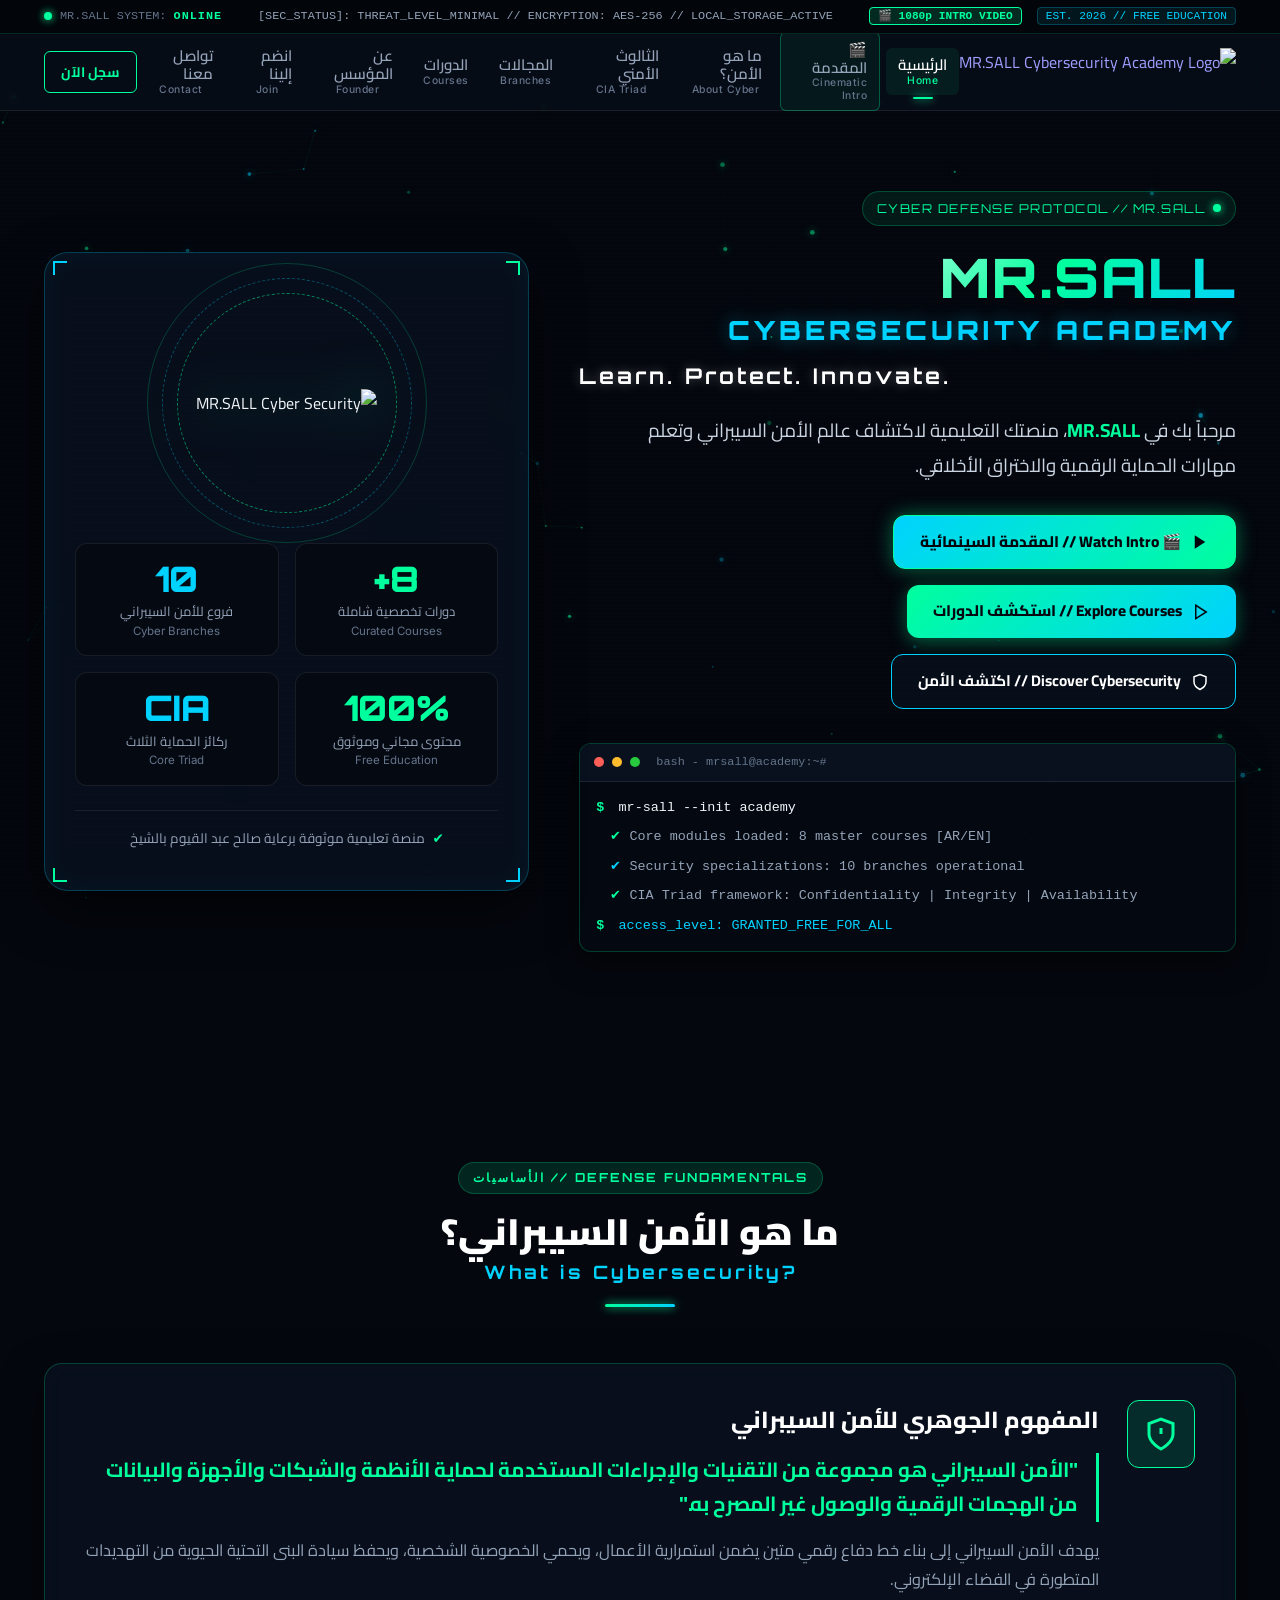
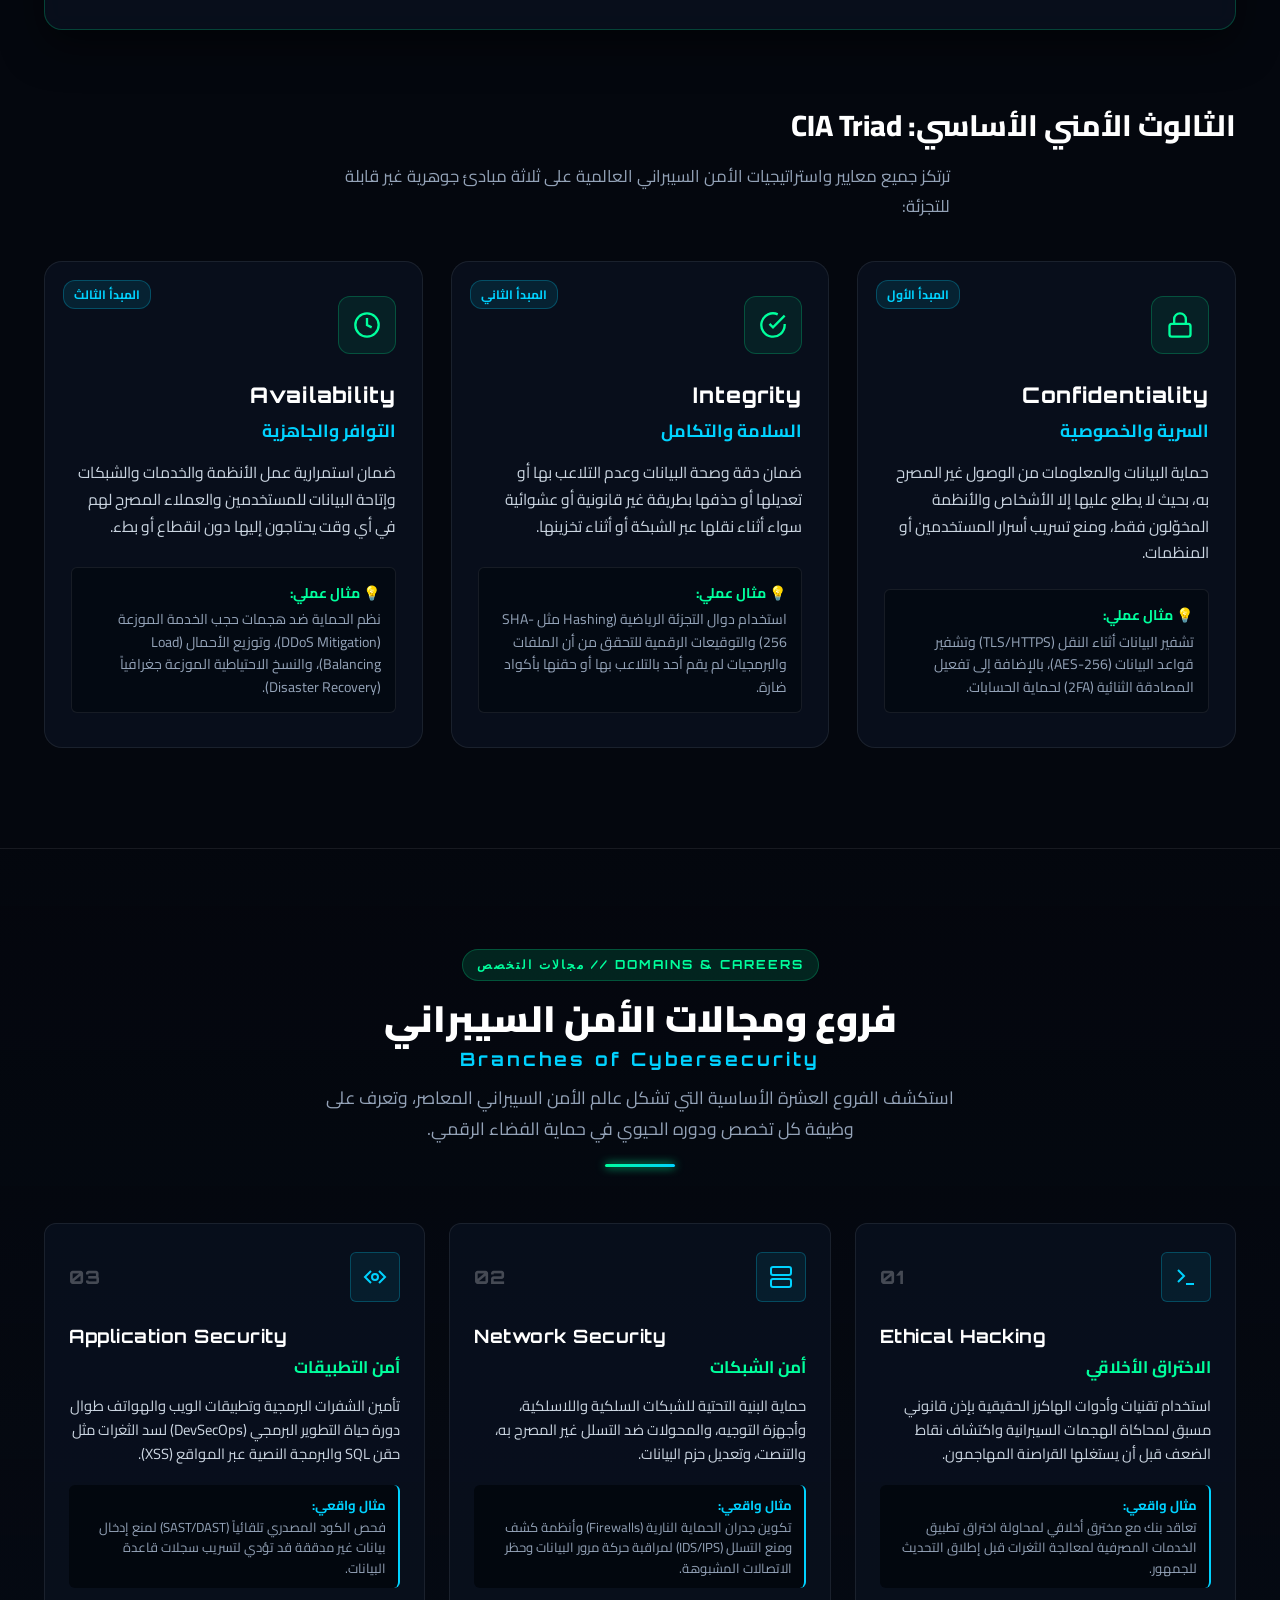
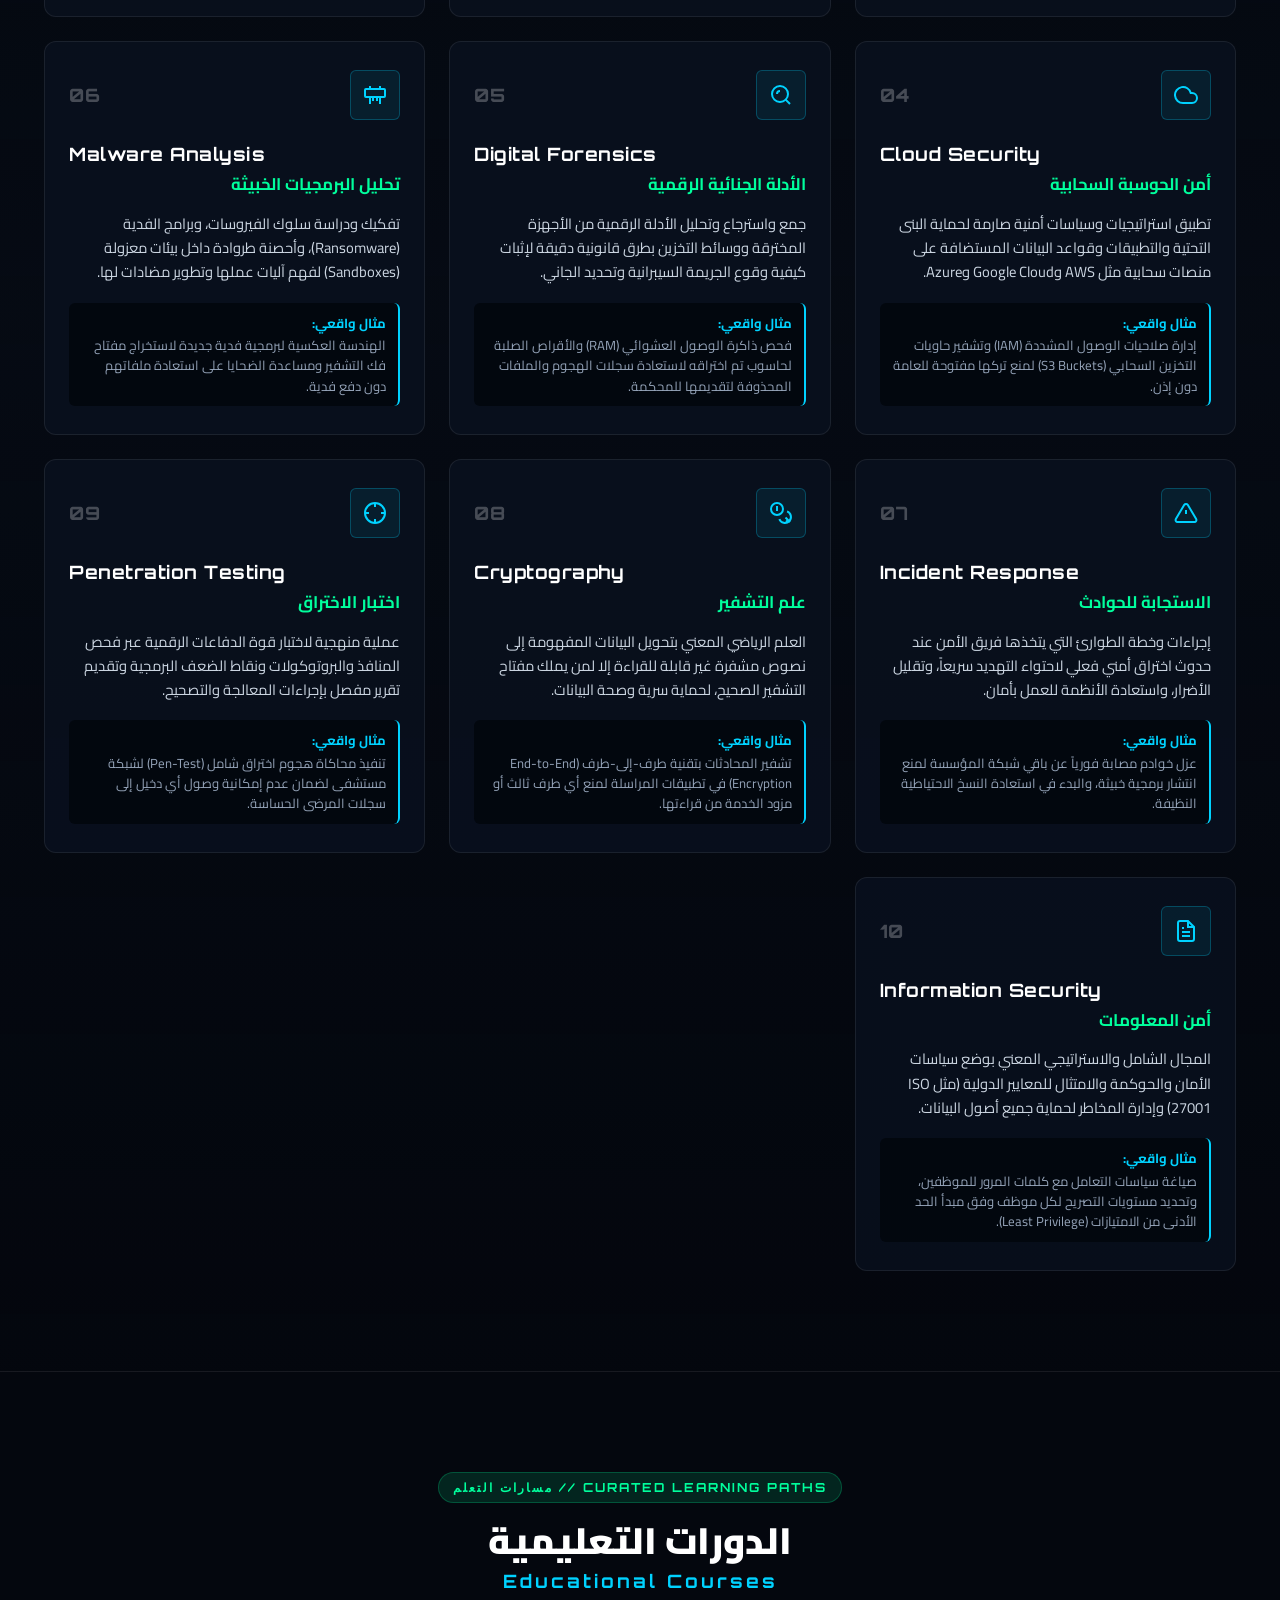
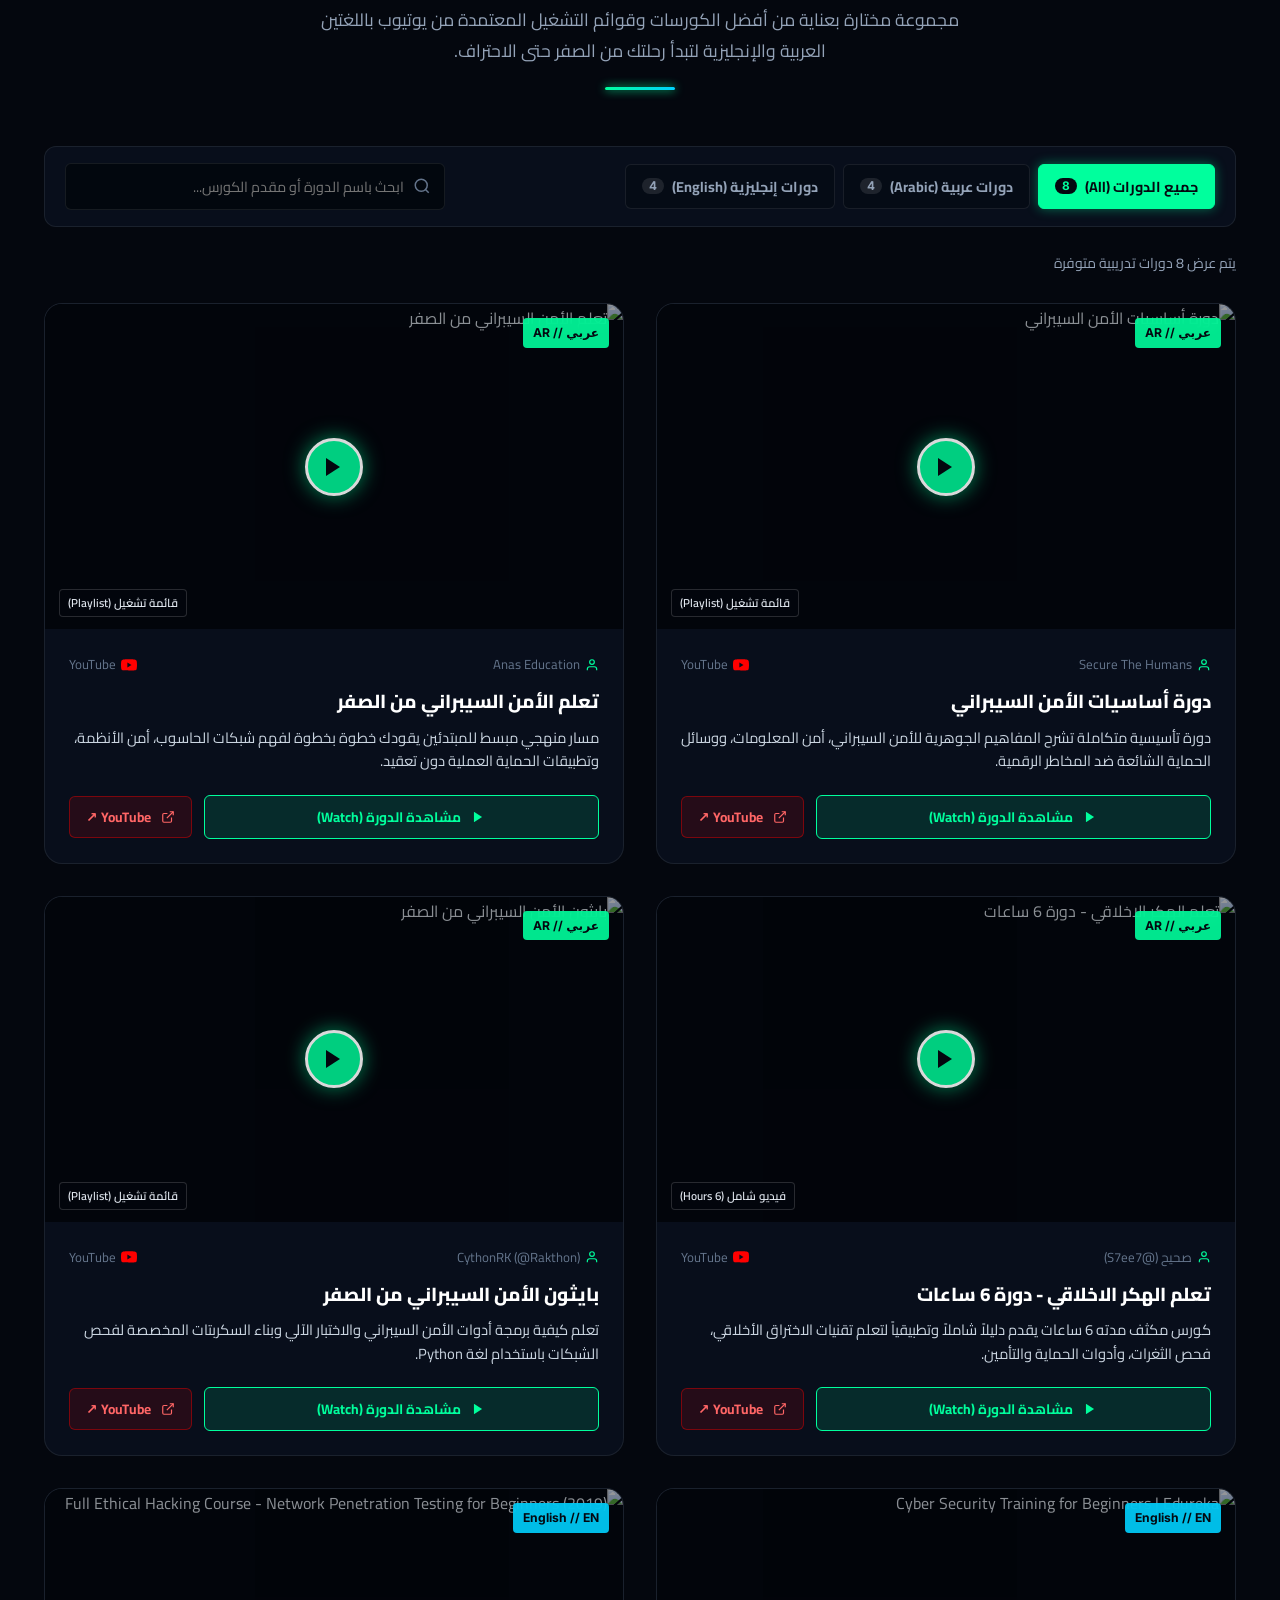
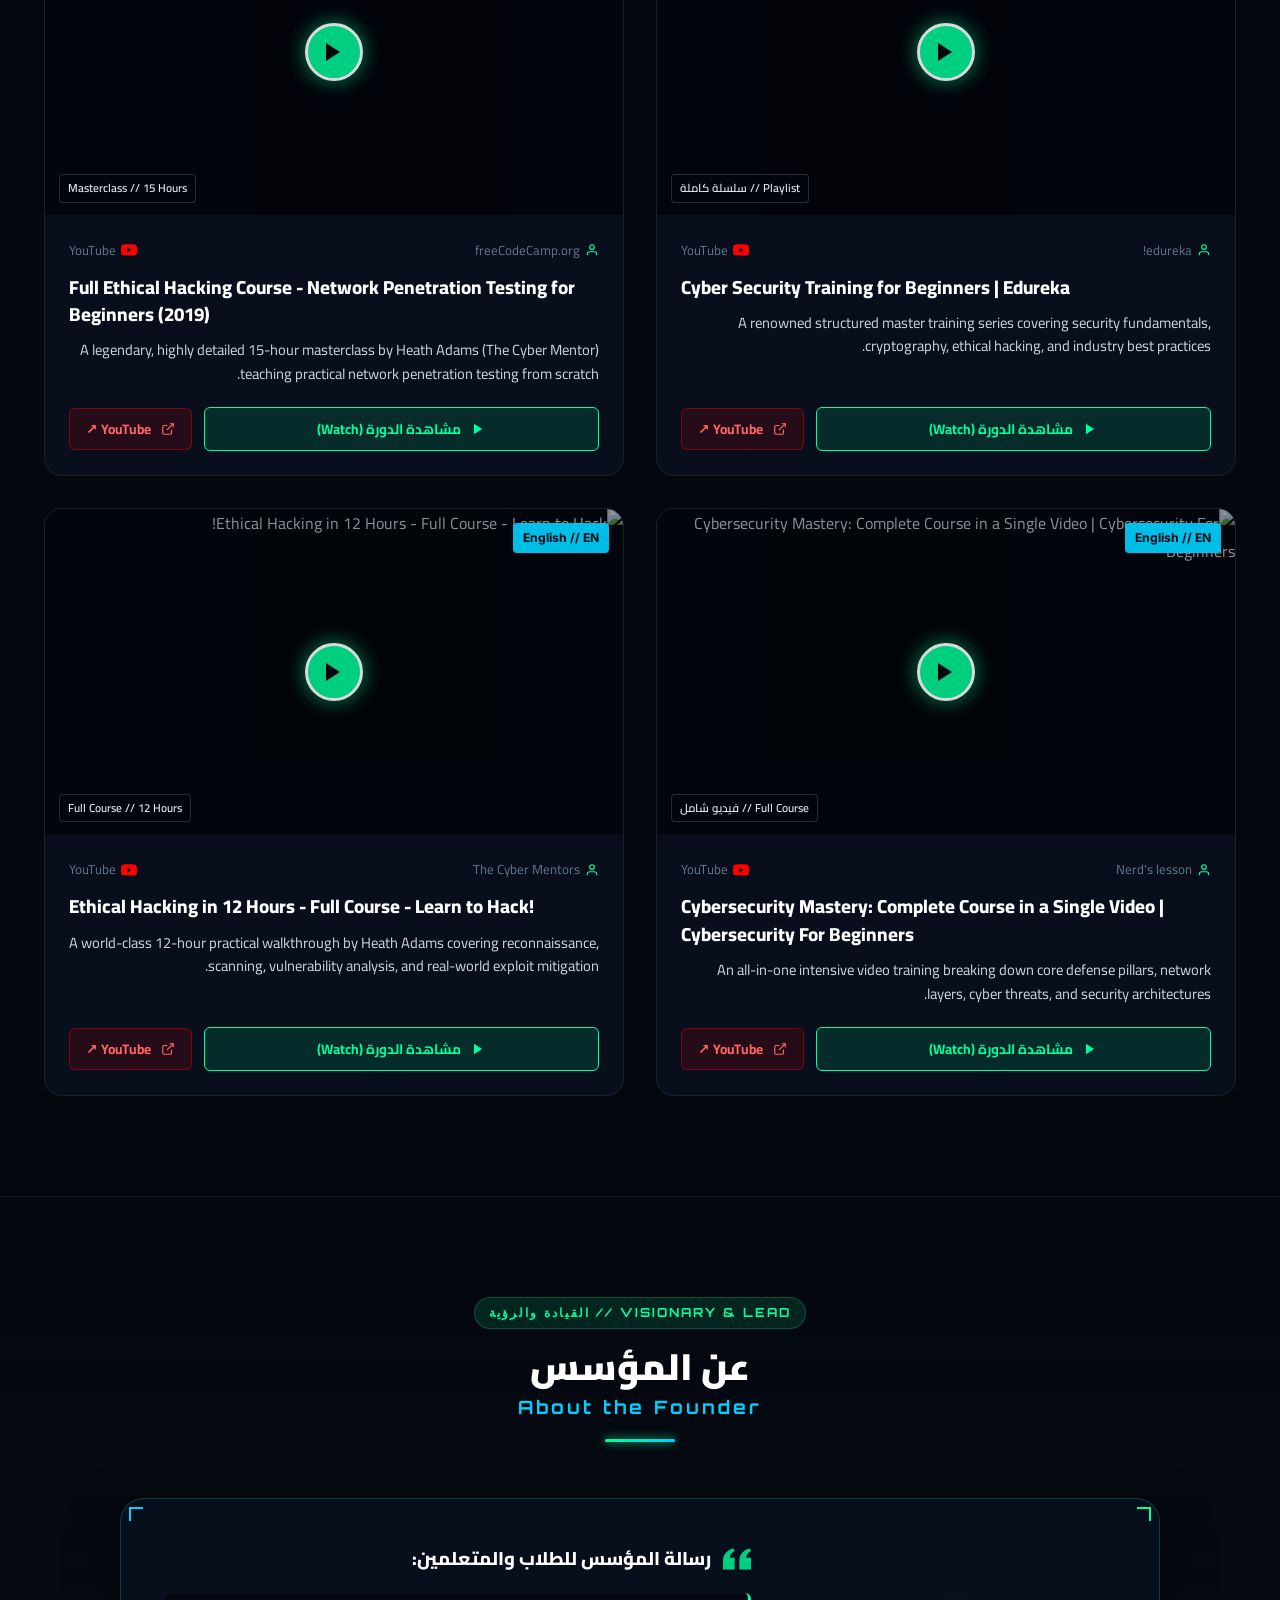
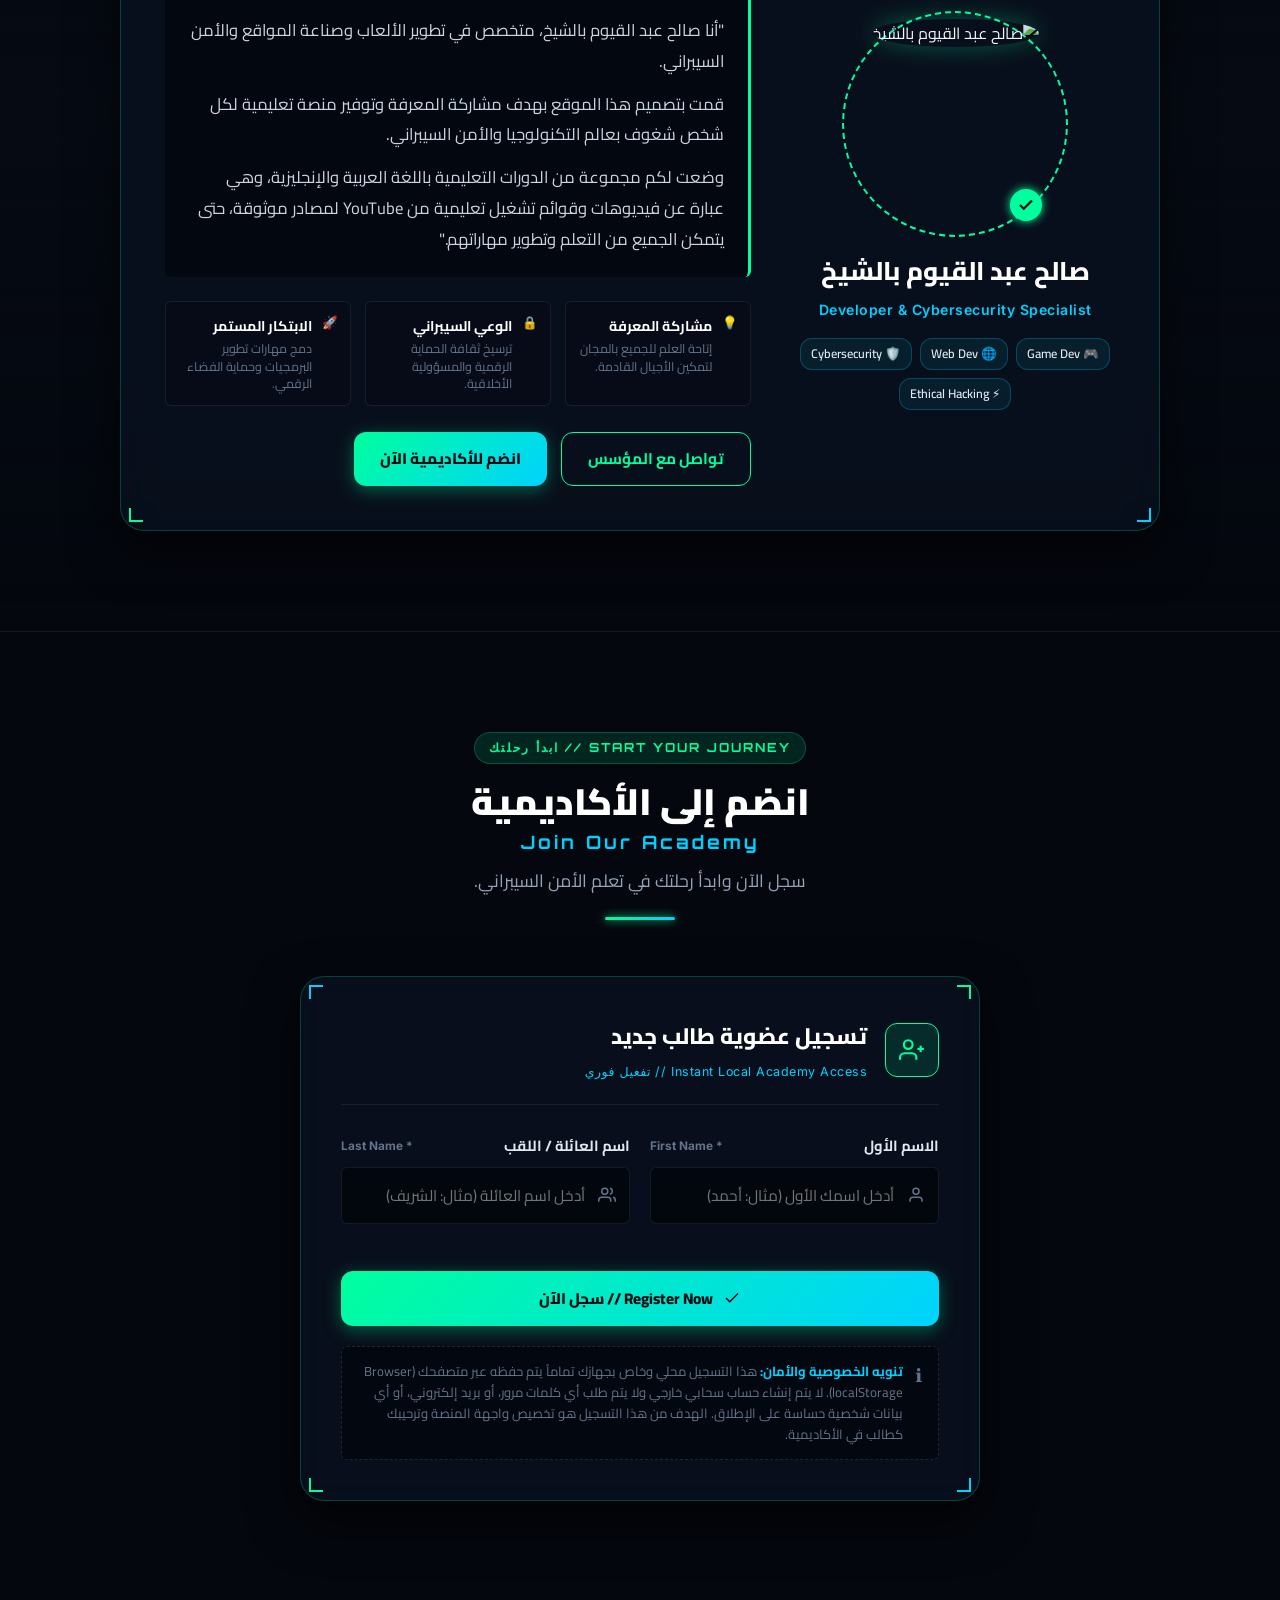
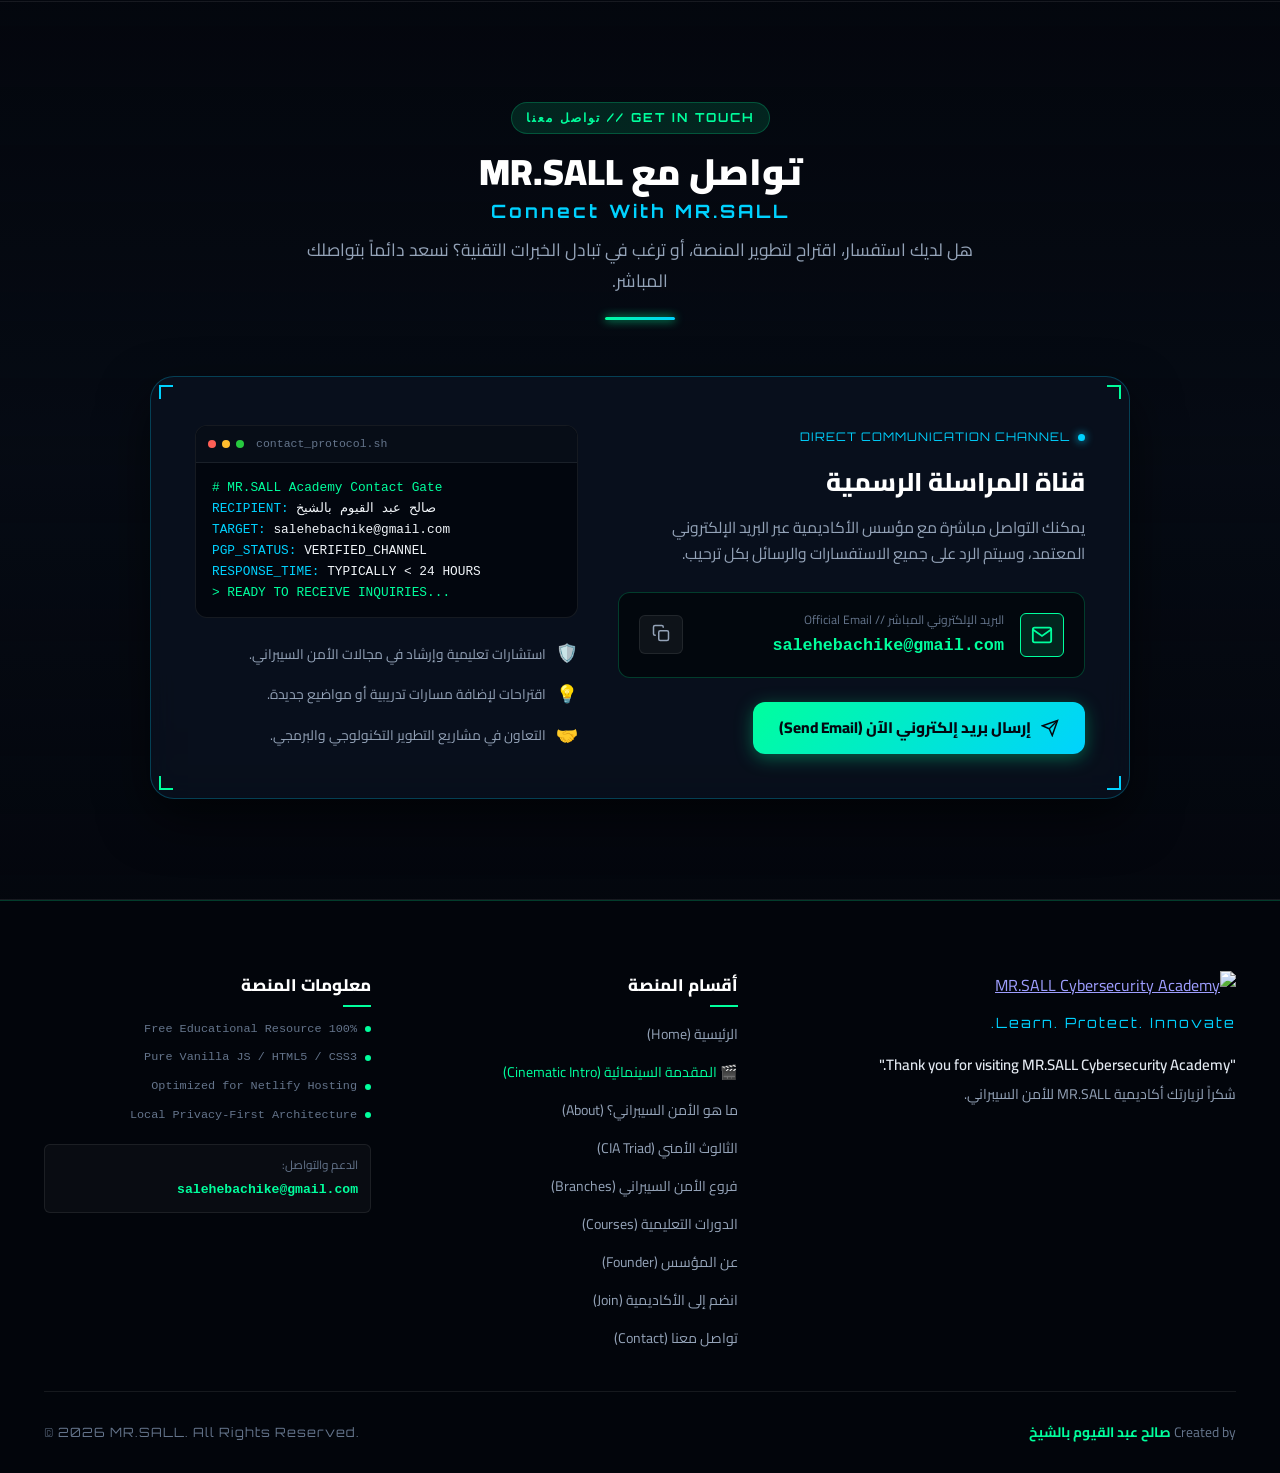
==== commit 99e87af6: "Add files via upload" ====
--- a/index.html
+++ b/index.html
@@ -16,17 +16,17 @@
   <meta property="og:url" content="https://mr-sall-academy.netlify.app/">
   <meta property="og:title" content="MR.SALL – CYBERSECURITY ACADEMY">
   <meta property="og:description" content="Learn. Protect. Innovate. منصتك التعليمية لاكتشاف عالم الأمن السيبراني وتعلم مهارات الحماية الرقمية والاختراق الأخلاقي.">
-  <meta property="og:image" content="assets/og-preview.svg">
+  <meta property="og:image" content="assets/logo.jpg">
 
   <!-- Twitter Card -->
   <meta name="twitter:card" content="summary_large_image">
   <meta name="twitter:title" content="MR.SALL – CYBERSECURITY ACADEMY">
   <meta name="twitter:description" content="Learn. Protect. Innovate. منصة تعليمية في الأمن السيبراني أسسها صالح عبد القيوم بالشيخ.">
-  <meta name="twitter:image" content="assets/og-preview.svg">
+  <meta name="twitter:image" content="assets/logo.jpg">
 
   <!-- Favicon -->
-  <link rel="icon" type="image/svg+xml" href="assets/favicon.svg">
-  <link rel="apple-touch-icon" href="assets/favicon.svg">
+  <link rel="icon" type="image/jpeg" href="assets/logo.jpg">
+  <link rel="apple-touch-icon" href="assets/logo.jpg">
 
   <!-- Modern Cyber & Arabic Typography (Google Fonts) -->
   <link rel="preconnect" href="https://fonts.googleapis.com">
@@ -42,7 +42,7 @@
   <div id="cyber-preloader" class="preloader">
     <div class="preloader-content">
       <div class="preloader-shield">
-        <img src="assets/favicon.svg" alt="MR.SALL Loading Shield" width="70" height="70">
+        <img src="assets/logo.jpg" alt="MR.SALL Loading Shield" width="75" height="50">
       </div>
       <div class="preloader-brand">MR<span class="neon-green">.</span>SALL</div>
       <div class="preloader-bar">
@@ -83,7 +83,7 @@
       
       <!-- Brand Logo -->
       <a href="#hero" class="brand-link" aria-label="MR.SALL Academy Home">
-        <img src="assets/logo.svg" alt="MR.SALL Cybersecurity Academy Logo" class="brand-logo" width="220" height="50">
+        <img src="assets/logo.jpg" alt="MR.SALL Cybersecurity Academy Logo" class="brand-logo" height="48">
       </a>
 
       <!-- Desktop Navigation Menu -->
@@ -219,7 +219,7 @@
                 </div>
 
                 <div class="shield-emblem-large">
-                  <img src="assets/favicon.svg" alt="MR.SALL Cyber Shield" class="shield-img" width="160" height="160">
+                  <img src="assets/logo.jpg" alt="MR.SALL Cyber Security" class="shield-img" width="200" height="133">
                 </div>
               </div>
 
@@ -1512,7 +1512,7 @@
         <!-- Brand Info -->
         <div class="footer-brand-col">
           <a href="#hero" class="footer-brand-link">
-            <img src="assets/logo.svg" alt="MR.SALL Cybersecurity Academy" class="footer-logo" width="200" height="46">
+            <img src="assets/logo.jpg" alt="MR.SALL Cybersecurity Academy" class="footer-logo" height="48">
           </a>
           <p class="footer-tagline">
             Learn. Protect. Innovate.
--- a/style.css
+++ b/style.css
@@ -200,6 +200,13 @@
   animation: preloaderPulse 1.8s infinite alternate;
 }
 
+.preloader-shield img {
+  max-width: 80px;
+  height: auto;
+  object-fit: contain;
+  border-radius: 8px;
+}
+
 @keyframes preloaderPulse {
   0% { transform: scale(0.95); filter: drop-shadow(0 0 10px rgba(0, 255, 157, 0.4)); }
   100% { transform: scale(1.06); filter: drop-shadow(0 0 25px rgba(0, 210, 255, 0.8)); }
@@ -338,6 +345,8 @@
 .brand-logo {
   max-height: 48px;
   width: auto;
+  object-fit: contain;
+  border-radius: 4px;
   transition: transform var(--transition-fast);
 }
 
@@ -931,6 +940,15 @@
   position: relative;
   z-index: 2;
   filter: drop-shadow(0 0 25px rgba(0, 255, 157, 0.5));
+}
+
+.shield-img {
+  max-width: 100%;
+  max-height: 180px;
+  width: auto;
+  height: auto;
+  object-fit: contain;
+  border-radius: 12px;
 }
 
 .hero-stats-grid {
@@ -2425,8 +2443,10 @@
 }
 
 .footer-logo {
-  max-height: 44px;
+  max-height: 48px;
   width: auto;
+  object-fit: contain;
+  border-radius: 4px;
   margin-bottom: 12px;
 }
 
